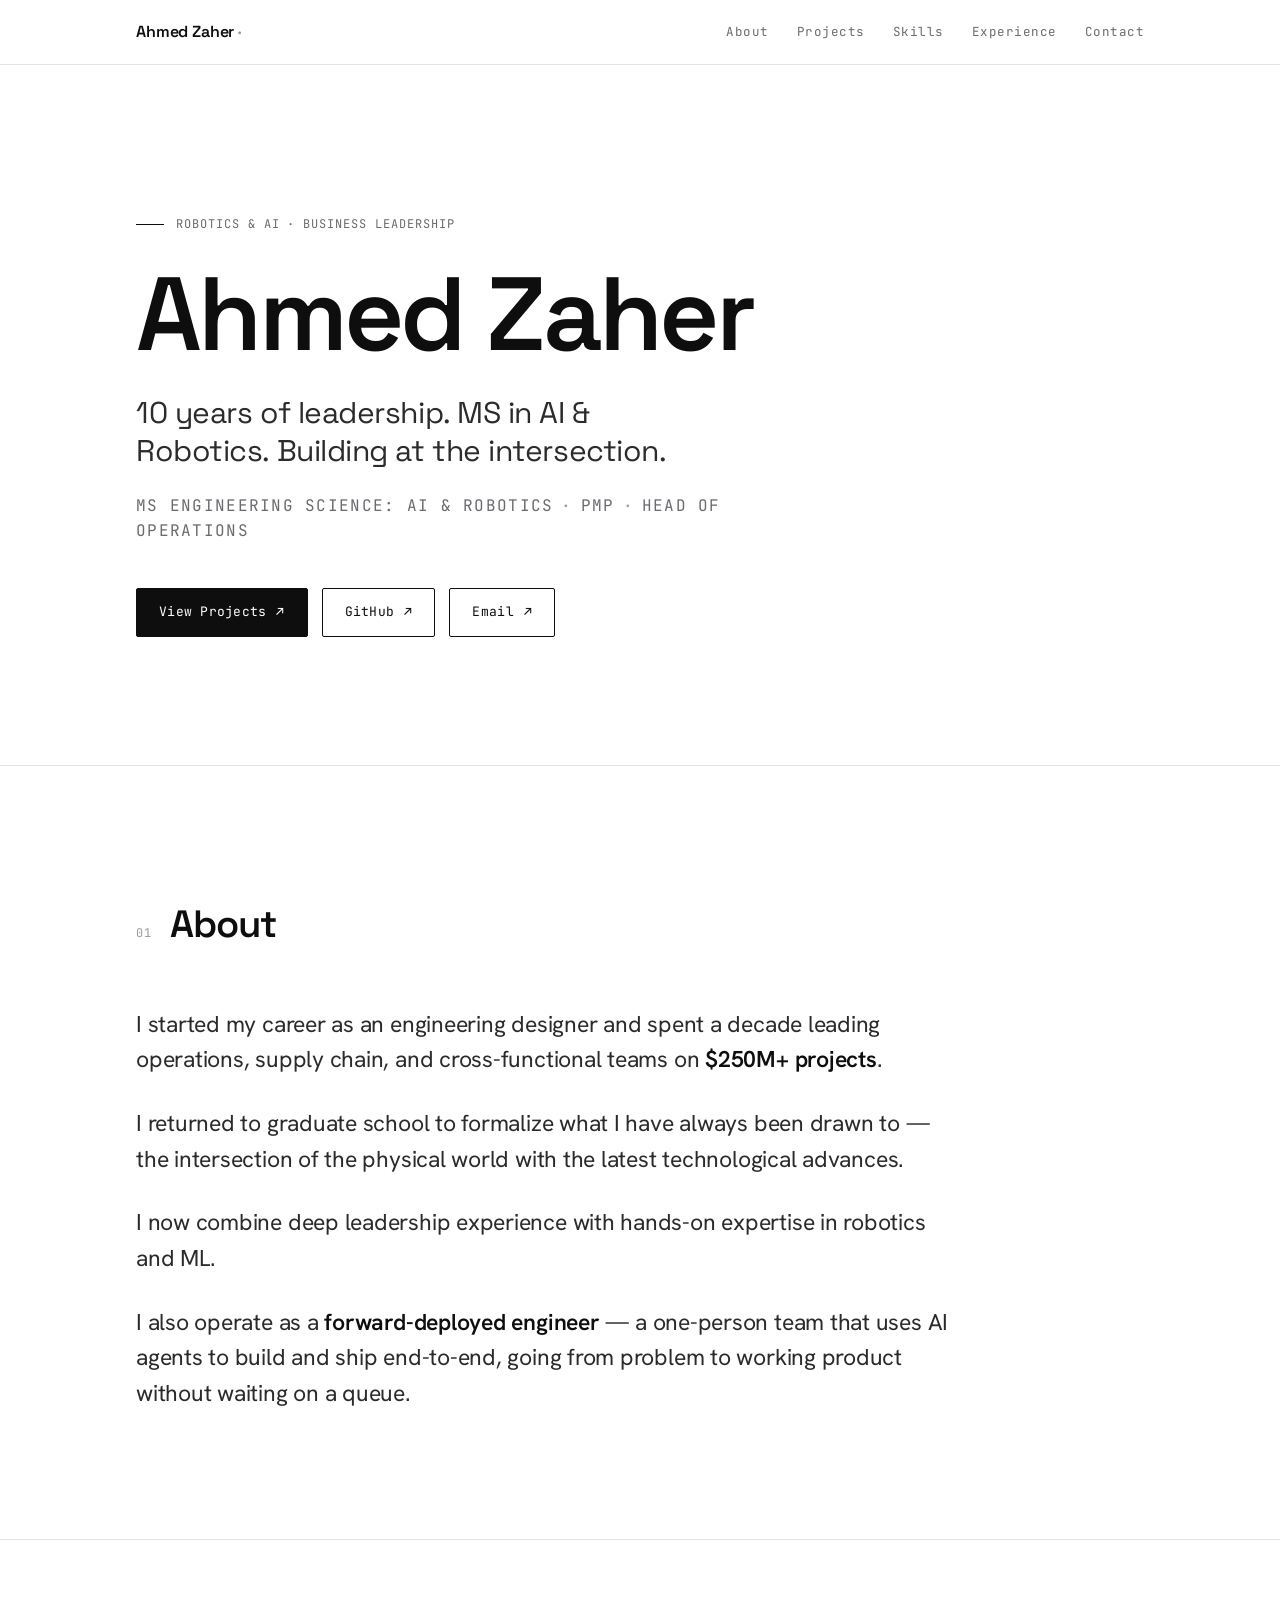
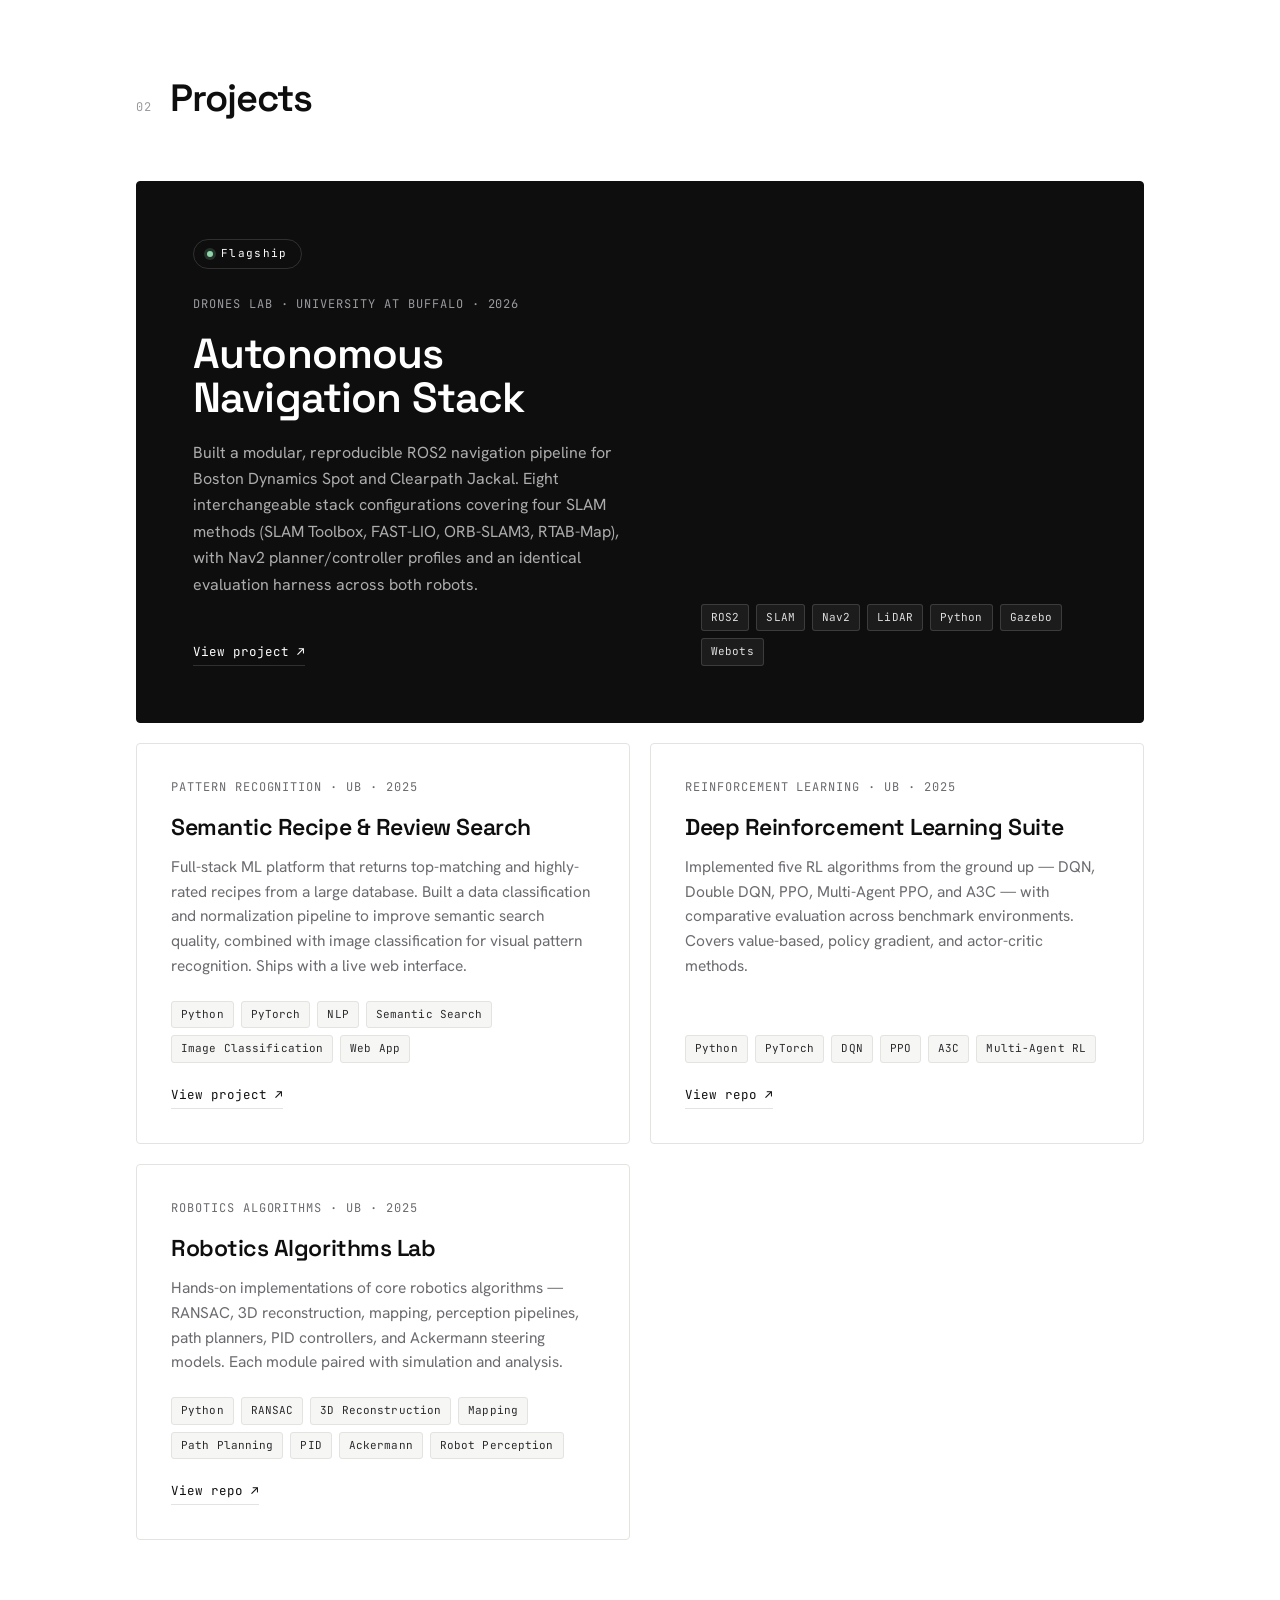
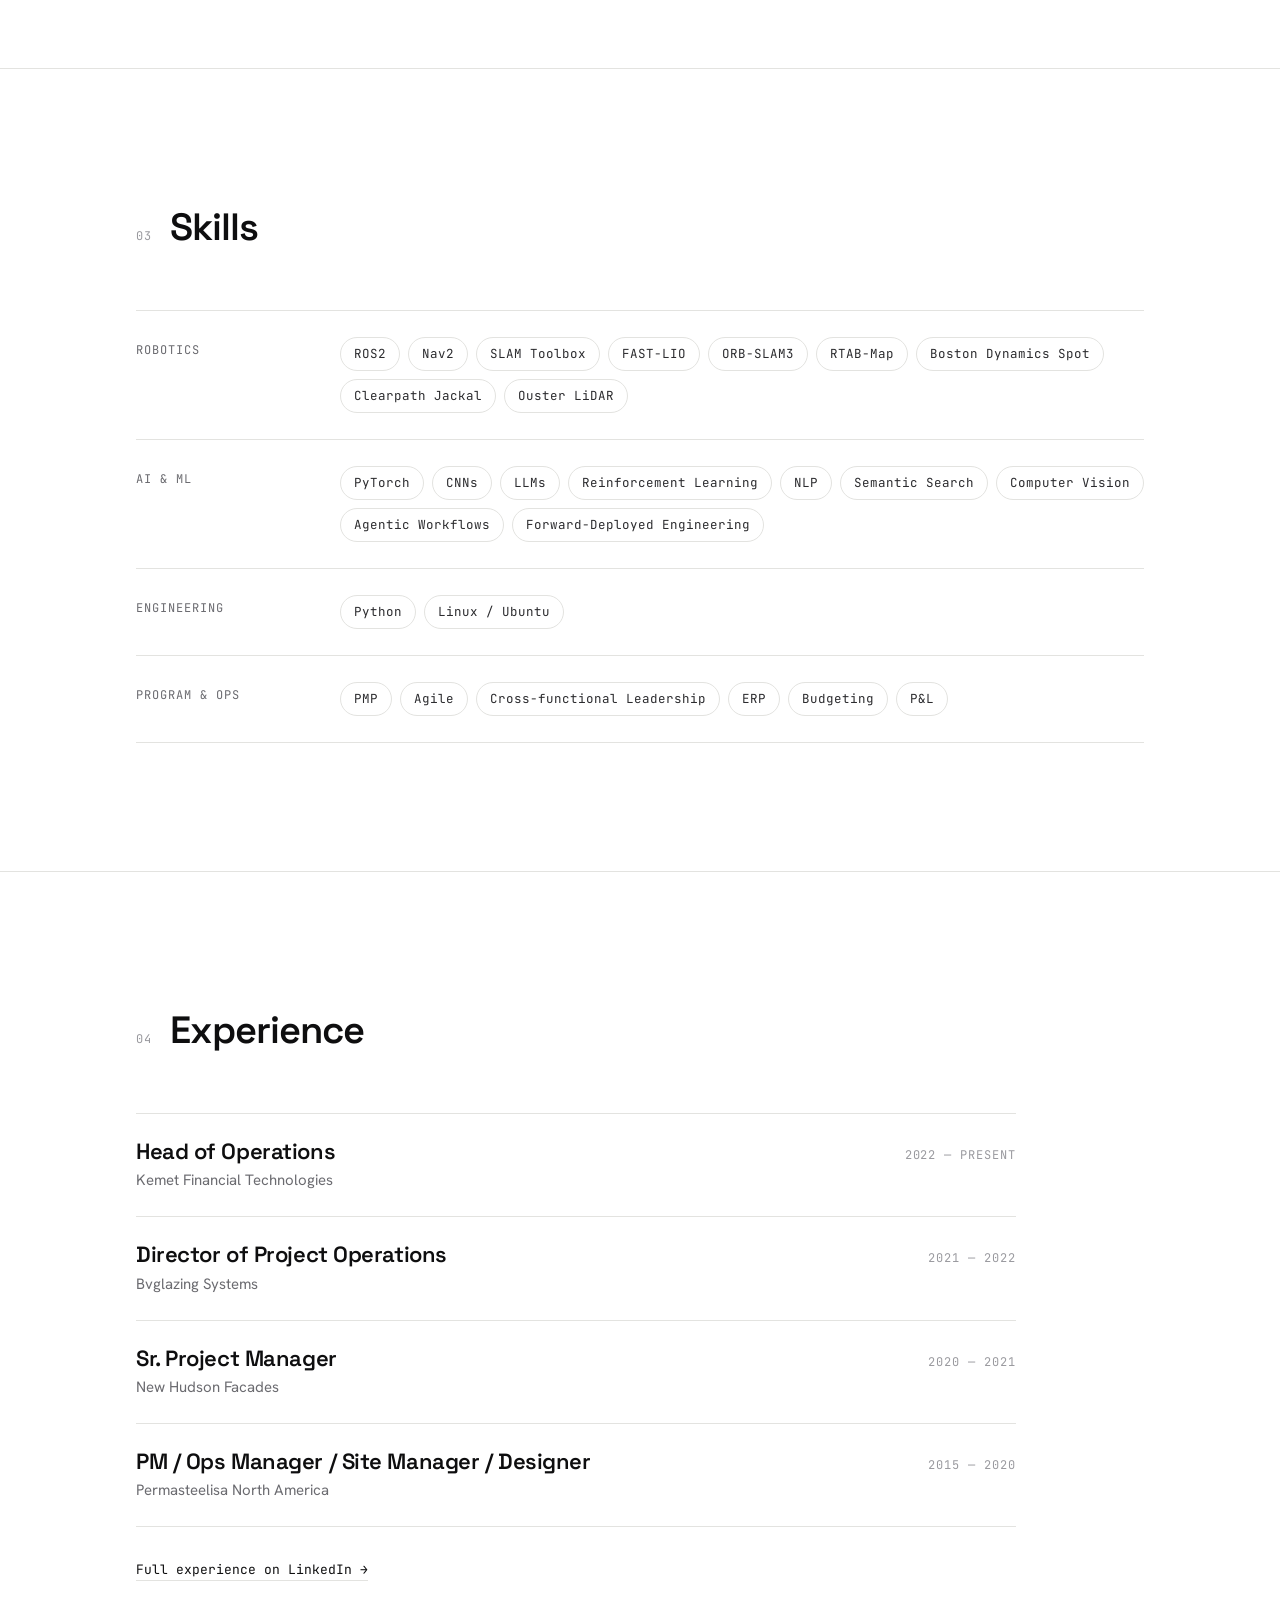
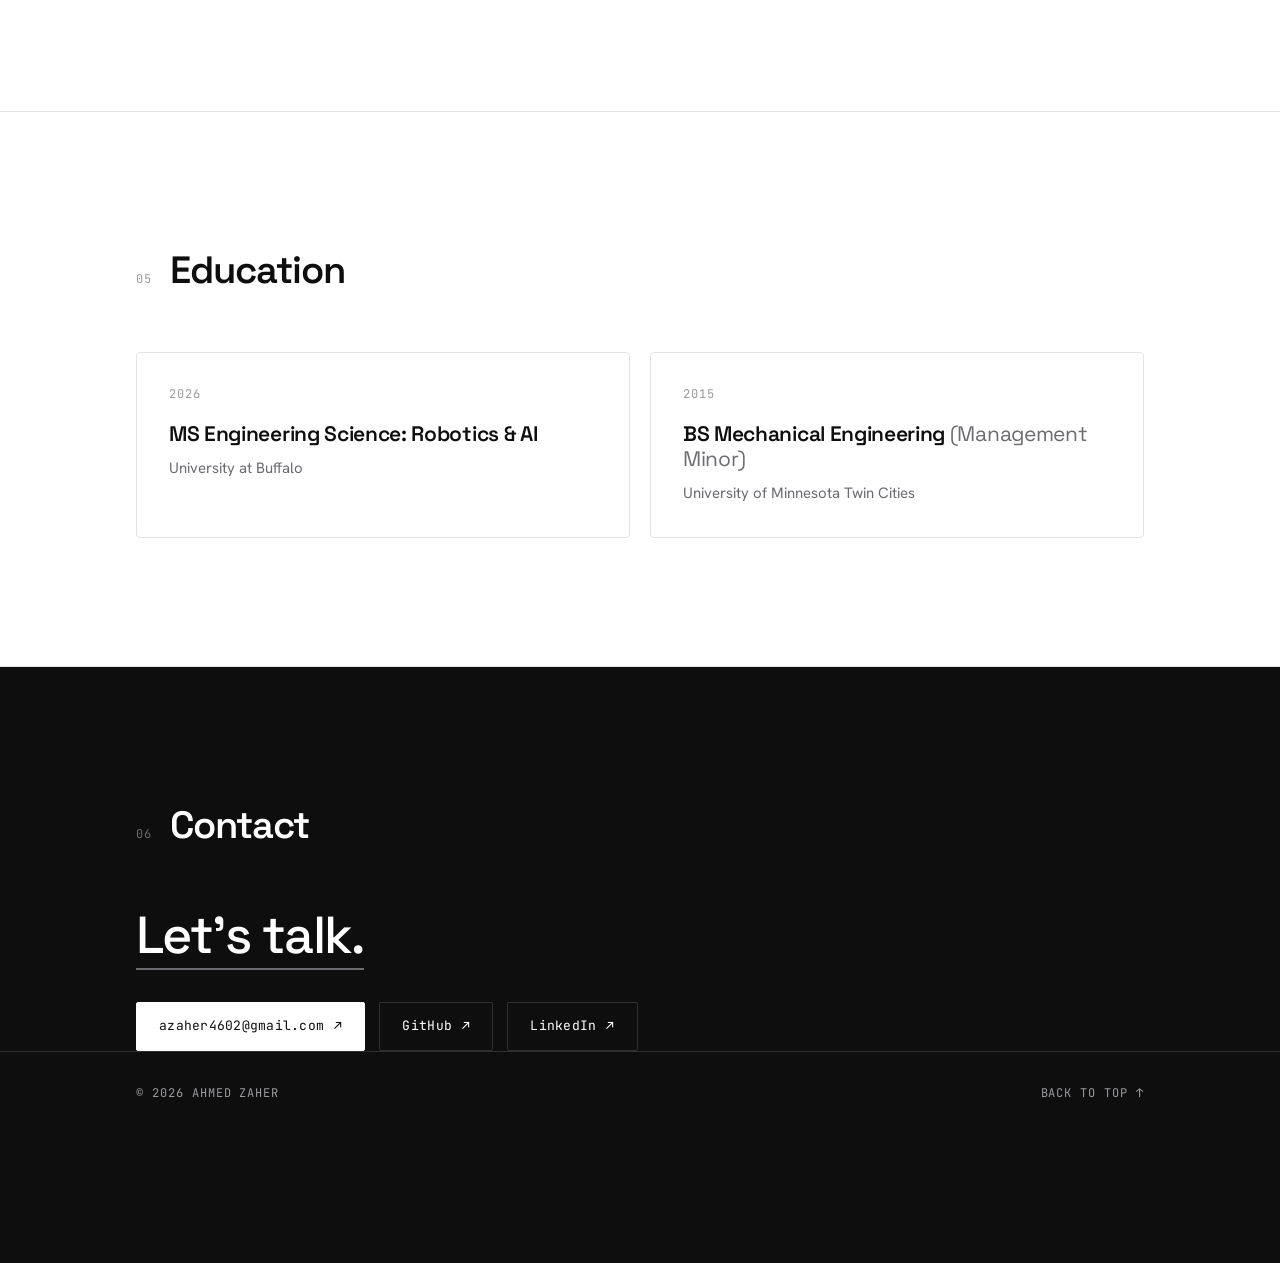
==== index.html @ c36b83d2 "website" ====
<!DOCTYPE html>
<html lang="en">
<head>
<meta charset="UTF-8" />
<meta name="viewport" content="width=device-width, initial-scale=1.0" />
<title>Ahmed Zaher — Robotics &amp; AI · Operations Leadership</title>
<meta name="description" content="Ahmed Zaher — 10 years of business leadership, MS in AI &amp; Robotics. Building at the intersection of autonomous systems and program operations." />
<link rel="preconnect" href="https://fonts.googleapis.com" />
<link rel="preconnect" href="https://fonts.gstatic.com" crossorigin />
<link href="https://fonts.googleapis.com/css2?family=Space+Grotesk:wght@400;500;600;700&family=Hanken+Grotesk:wght@400;500;600&family=JetBrains+Mono:wght@400;500&display=swap" rel="stylesheet" />
<style>
  :root {
    --paper: #ffffff;
    --paper-2: #f6f6f4;
    --paper-3: #eeeeec;
    --ink: #0e0e0f;
    --ink-2: #2b2b2e;
    --gray: #6b6b70;
    --gray-2: #9a9a9f;
    --line: #e3e3e0;
    --line-ink: rgba(255, 255, 255, 0.14);

    --font-display: "Space Grotesk", system-ui, sans-serif;
    --font-body: "Hanken Grotesk", system-ui, sans-serif;
    --font-mono: "JetBrains Mono", ui-monospace, monospace;

    --max: 1120px;
    --pad: clamp(20px, 5vw, 56px);
  }

  * { box-sizing: border-box; margin: 0; padding: 0; }

  html { scroll-behavior: smooth; scroll-padding-top: 84px; }

  body {
    background: var(--paper);
    color: var(--ink);
    font-family: var(--font-body);
    font-size: 17px;
    line-height: 1.6;
    -webkit-font-smoothing: antialiased;
    text-rendering: optimizeLegibility;
  }

  ::selection { background: var(--ink); color: var(--paper); }

  a { color: inherit; text-decoration: none; }

  .wrap {
    max-width: var(--max);
    margin: 0 auto;
    padding-left: var(--pad);
    padding-right: var(--pad);
  }

  .mono {
    font-family: var(--font-mono);
    font-size: 12px;
    letter-spacing: 0.08em;
    text-transform: uppercase;
  }

  /* ---------- NAV ---------- */
  nav {
    position: sticky;
    top: 0;
    z-index: 50;
    background: rgba(255, 255, 255, 0.82);
    backdrop-filter: blur(12px);
    -webkit-backdrop-filter: blur(12px);
    border-bottom: 1px solid var(--line);
  }
  .nav-inner {
    height: 64px;
    display: flex;
    align-items: center;
    justify-content: space-between;
  }
  .nav-brand {
    font-family: var(--font-display);
    font-weight: 600;
    font-size: 16px;
    letter-spacing: -0.01em;
  }
  .nav-brand span { color: var(--gray-2); }
  .nav-links {
    display: flex;
    gap: 28px;
    align-items: center;
  }
  .nav-links a {
    font-family: var(--font-mono);
    font-size: 12.5px;
    letter-spacing: 0.04em;
    color: var(--gray);
    transition: color 0.18s ease;
  }
  .nav-links a:hover { color: var(--ink); }
  .nav-links .nav-hide { display: inline; }

  /* ---------- HERO ---------- */
  .hero {
    padding-top: clamp(72px, 13vw, 150px);
    padding-bottom: clamp(64px, 11vw, 128px);
    border-bottom: 1px solid var(--line);
  }
  .hero-tag {
    color: var(--gray);
    margin-bottom: 30px;
    display: flex;
    align-items: center;
    gap: 12px;
  }
  .hero-tag::before {
    content: "";
    width: 28px;
    height: 1px;
    background: var(--ink);
    display: inline-block;
  }
  .hero h1 {
    font-family: var(--font-display);
    font-weight: 600;
    font-size: clamp(44px, 9vw, 104px);
    line-height: 0.98;
    letter-spacing: -0.035em;
    margin-bottom: 28px;
  }
  .hero-lead {
    font-family: var(--font-display);
    font-weight: 400;
    font-size: clamp(20px, 3.4vw, 30px);
    line-height: 1.28;
    letter-spacing: -0.015em;
    max-width: 760px;
    color: var(--ink-2);
    margin-bottom: 22px;
    text-wrap: balance;
  }
  .hero-sub {
    color: var(--gray);
    font-size: 16px;
    max-width: 620px;
    margin-bottom: 44px;
  }
  .hero-sub .dot { color: var(--gray-2); padding: 0 8px; }

  .cta-row { display: flex; flex-wrap: wrap; gap: 14px; }
  .btn {
    display: inline-flex;
    align-items: center;
    gap: 10px;
    font-family: var(--font-mono);
    font-size: 13px;
    letter-spacing: 0.02em;
    padding: 13px 22px;
    border: 1px solid var(--ink);
    border-radius: 2px;
    transition: all 0.18s ease;
    cursor: pointer;
    background: none;
    color: var(--ink);
  }
  .btn .arr { transition: transform 0.18s ease; }
  .btn:hover .arr { transform: translate(2px, -2px); }
  .btn-primary { background: var(--ink); color: var(--paper); }
  .btn-primary:hover { background: var(--ink-2); }
  .btn-ghost:hover { background: var(--paper-2); }

  /* ---------- SECTION SHELL ---------- */
  section { scroll-margin-top: 80px; }
  .block { padding-top: clamp(72px, 11vw, 128px); padding-bottom: clamp(72px, 11vw, 128px); }
  .block + .block { border-top: 1px solid var(--line); }

  .sec-head {
    display: flex;
    align-items: baseline;
    gap: 18px;
    margin-bottom: 52px;
  }
  .sec-num { color: var(--gray-2); }
  .sec-title {
    font-family: var(--font-display);
    font-weight: 600;
    font-size: clamp(26px, 4vw, 38px);
    letter-spacing: -0.025em;
  }

  /* ---------- ABOUT ---------- */
  .about-grid {
    display: grid;
    grid-template-columns: 1fr;
    gap: 28px;
    max-width: 820px;
  }
  .about-grid p {
    font-size: clamp(19px, 2.4vw, 23px);
    line-height: 1.55;
    color: var(--ink-2);
    letter-spacing: -0.01em;
    text-wrap: pretty;
  }
  .about-grid p strong { font-weight: 600; color: var(--ink); }

  /* ---------- PROJECTS ---------- */
  .proj-grid {
    display: grid;
    grid-template-columns: repeat(2, 1fr);
    gap: 20px;
  }
  .card {
    border: 1px solid var(--line);
    border-radius: 4px;
    padding: 34px;
    background: var(--paper);
    transition: border-color 0.2s ease, transform 0.2s ease;
    display: flex;
    flex-direction: column;
  }
  .card:hover { border-color: var(--ink); transform: translateY(-3px); }

  .card-label { color: var(--gray); margin-bottom: 18px; }
  .card h3 {
    font-family: var(--font-display);
    font-weight: 600;
    font-size: 23px;
    letter-spacing: -0.02em;
    margin-bottom: 14px;
    line-height: 1.12;
  }
  .card p {
    color: var(--gray);
    font-size: 15.5px;
    line-height: 1.6;
    margin-bottom: 22px;
  }
  .tags { display: flex; flex-wrap: wrap; gap: 7px; margin-top: auto; }
  .tag {
    font-family: var(--font-mono);
    font-size: 11px;
    letter-spacing: 0.01em;
    padding: 4px 9px;
    background: var(--paper-2);
    border: 1px solid var(--line);
    border-radius: 3px;
    color: var(--ink-2);
  }
  .card-link {
    display: inline-flex;
    align-items: center;
    gap: 8px;
    margin-top: 22px;
    font-family: var(--font-mono);
    font-size: 12.5px;
    color: var(--ink);
    border-bottom: 1px solid var(--line);
    padding-bottom: 3px;
    width: fit-content;
    transition: border-color 0.18s ease;
  }
  .card-link .arr { transition: transform 0.18s ease; }
  .card-link:hover { border-color: var(--ink); }
  .card-link:hover .arr { transform: translate(2px, -2px); }
  .card-link.disabled { color: var(--gray-2); border-color: transparent; cursor: default; }

  /* Flagship */
  .card-flagship {
    grid-column: 1 / -1;
    background: var(--ink);
    border-color: var(--ink);
    color: var(--paper);
    padding: clamp(34px, 5vw, 56px);
    display: grid;
    grid-template-columns: 1.15fr 1fr;
    gap: clamp(28px, 5vw, 64px);
    align-items: start;
  }
  .card-flagship:hover { transform: translateY(-3px); border-color: var(--ink); }
  .flag-badge {
    display: inline-flex;
    align-items: center;
    gap: 8px;
    font-family: var(--font-mono);
    font-size: 11px;
    letter-spacing: 0.12em;
    color: var(--paper);
    border: 1px solid var(--line-ink);
    border-radius: 100px;
    padding: 5px 13px;
    margin-bottom: 26px;
  }
  .flag-badge::before {
    content: "";
    width: 6px; height: 6px; border-radius: 50%;
    background: #8fd6a9;
    box-shadow: 0 0 0 3px rgba(143, 214, 169, 0.18);
  }
  .card-flagship .card-label { color: var(--gray-2); }
  .card-flagship h3 {
    font-size: clamp(28px, 4.2vw, 42px);
    margin-bottom: 20px;
    line-height: 1.04;
  }
  .card-flagship p {
    color: rgba(255, 255, 255, 0.66);
    font-size: 16px;
    line-height: 1.65;
  }
  .card-flagship .tag {
    background: rgba(255, 255, 255, 0.06);
    border-color: var(--line-ink);
    color: rgba(255, 255, 255, 0.86);
  }
  .card-flagship .card-link {
    color: var(--paper);
    border-color: var(--line-ink);
  }
  .card-flagship .card-link:hover { border-color: var(--paper); }
  .flag-right { display: flex; flex-direction: column; height: 100%; }

  /* ---------- SKILLS ---------- */
  .skill-row {
    display: grid;
    grid-template-columns: 180px 1fr;
    gap: 24px;
    padding: 26px 0;
    border-top: 1px solid var(--line);
  }
  .skill-row:last-child { border-bottom: 1px solid var(--line); }
  .skill-cat { color: var(--gray); padding-top: 4px; }
  .skill-pills { display: flex; flex-wrap: wrap; gap: 8px; }
  .pill {
    font-family: var(--font-mono);
    font-size: 12.5px;
    padding: 6px 13px;
    border: 1px solid var(--line);
    border-radius: 100px;
    color: var(--ink-2);
    background: var(--paper);
    transition: all 0.16s ease;
  }
  .pill:hover { border-color: var(--ink); background: var(--paper-2); }

  /* ---------- EXPERIENCE ---------- */
  .exp-list { max-width: 880px; }
  .exp-item {
    display: grid;
    grid-template-columns: 1fr auto;
    gap: 24px;
    align-items: baseline;
    padding: 24px 0;
    border-top: 1px solid var(--line);
    transition: padding-left 0.2s ease;
  }
  .exp-item:hover { padding-left: 10px; }
  .exp-item:last-of-type { border-bottom: 1px solid var(--line); }
  .exp-role {
    font-family: var(--font-display);
    font-weight: 600;
    font-size: clamp(18px, 2.4vw, 22px);
    letter-spacing: -0.02em;
    line-height: 1.2;
  }
  .exp-org { color: var(--gray); font-size: 15px; margin-top: 4px; }
  .exp-years { color: var(--gray-2); white-space: nowrap; }
  .exp-foot { margin-top: 28px; }
  .exp-foot a {
    font-family: var(--font-mono);
    font-size: 13px;
    color: var(--ink);
    border-bottom: 1px solid var(--line);
    padding-bottom: 2px;
    transition: border-color 0.18s ease;
  }
  .exp-foot a:hover { border-color: var(--ink); }

  /* ---------- EDUCATION ---------- */
  .edu-grid {
    display: grid;
    grid-template-columns: repeat(2, 1fr);
    gap: 20px;
  }
  .edu-card {
    border: 1px solid var(--line);
    border-radius: 4px;
    padding: 32px;
  }
  .edu-card .mono { color: var(--gray-2); margin-bottom: 16px; }
  .edu-card h3 {
    font-family: var(--font-display);
    font-weight: 600;
    font-size: 21px;
    letter-spacing: -0.015em;
    line-height: 1.2;
    margin-bottom: 10px;
  }
  .edu-card .edu-meta { color: var(--gray); font-size: 15px; }

  /* ---------- CONTACT / FOOTER ---------- */
  .contact {
    background: var(--ink);
    color: var(--paper);
  }
  .contact .sec-num { color: var(--gray); }
  .contact .sec-title { color: var(--paper); }
  .contact-lead {
    font-family: var(--font-display);
    font-weight: 500;
    font-size: clamp(28px, 5vw, 52px);
    letter-spacing: -0.03em;
    line-height: 1.05;
    margin-bottom: 40px;
    max-width: 800px;
    text-wrap: balance;
  }
  .contact-lead a {
    border-bottom: 2px solid var(--gray);
    transition: border-color 0.2s ease;
  }
  .contact-lead a:hover { border-color: var(--paper); }
  .contact-links { display: flex; flex-wrap: wrap; gap: 14px; }
  .contact .btn { border-color: var(--line-ink); color: var(--paper); }
  .contact .btn:hover { background: rgba(255,255,255,0.07); }
  .contact .btn-primary { background: var(--paper); color: var(--ink); border-color: var(--paper); }
  .contact .btn-primary:hover { background: var(--paper-3); }

  footer {
    border-top: 1px solid var(--line-ink);
    padding: 32px 0;
  }
  .foot-inner {
    display: flex;
    justify-content: space-between;
    align-items: center;
    flex-wrap: wrap;
    gap: 16px;
  }
  .foot-inner .mono { color: var(--gray-2); }
  .foot-inner a.mono:hover { color: var(--paper); }

  /* ---------- RESPONSIVE ---------- */
  @media (max-width: 860px) {
    body { font-size: 16px; }
    .card-flagship { grid-template-columns: 1fr; gap: 28px; }
    .proj-grid { grid-template-columns: 1fr; }
    .skill-row { grid-template-columns: 1fr; gap: 14px; }
    .edu-grid { grid-template-columns: 1fr; }
    .nav-links .nav-hide { display: none; }
  }
  @media (max-width: 520px) {
    .exp-item { grid-template-columns: 1fr; gap: 6px; }
    .card { padding: 26px; }
    .cta-row .btn { flex: 1; justify-content: center; }
  }
</style>
</head>
<body>

<nav>
  <div class="wrap nav-inner">
    <a href="#top" class="nav-brand">Ahmed Zaher<span> ·</span></a>
    <div class="nav-links">
      <a href="#about" class="nav-hide">About</a>
      <a href="#projects">Projects</a>
      <a href="#skills" class="nav-hide">Skills</a>
      <a href="#experience" class="nav-hide">Experience</a>
      <a href="#contact">Contact</a>
    </div>
  </div>
</nav>

<header id="top" class="hero">
  <div class="wrap">
    <div class="hero-tag mono">Robotics &amp; AI · Business Leadership</div>
    <h1>Ahmed&nbsp;Zaher</h1>
    <p class="hero-lead" data-comment-anchor="0bbd215ebe-p">10 years of leadership. MS in AI &amp; Robotics. Building at the intersection.</p>
    <p class="hero-sub mono">MS Engineering Science: AI &amp; Robotics<span class="dot">·</span>PMP<span class="dot">·</span>Head of Operations</p>
    <div class="cta-row">
      <a href="#projects" class="btn btn-primary">View Projects <span class="arr">↗</span></a>
      <a href="https://github.com/azaher1215" class="btn btn-ghost" target="_blank" rel="noopener">GitHub <span class="arr">↗</span></a>
      <a href="mailto:azaher4602@gmail.com" class="btn btn-ghost">Email <span class="arr">↗</span></a>
    </div>
  </div>
</header>

<main>

  <!-- ABOUT -->
  <section id="about" class="block">
    <div class="wrap">
      <div class="sec-head">
        <span class="sec-num mono">01</span>
        <h2 class="sec-title">About</h2>
      </div>
      <div class="about-grid">
        <p data-comment-anchor="79e39833e4-p">I started my career as an engineering designer and spent a decade leading operations, supply chain, and cross-functional teams on <strong>$250M+ projects</strong>.</p>
        <p data-comment-anchor="5434c9c688-p">I returned to graduate school to formalize what I have always been drawn to — the intersection of the physical world with the latest technological advances.</p>
        <p data-comment-anchor="5e0e4bd2fc-p">I now combine deep leadership experience with hands-on expertise in robotics and ML.</p>
        <p>I also operate as a <strong>forward-deployed engineer</strong> — a one-person team that uses AI agents to build and ship end-to-end, going from problem to working product without waiting on a queue.</p>
      </div>
    </div>
  </section>

  <!-- PROJECTS -->
  <section id="projects" class="block">
    <div class="wrap">
      <div class="sec-head">
        <span class="sec-num mono">02</span>
        <h2 class="sec-title">Projects</h2>
      </div>

      <div class="proj-grid">

        <!-- FLAGSHIP -->
        <article class="card card-flagship">
          <div class="flag-left">
            <span class="flag-badge">Flagship</span>
            <div class="card-label mono">DRONES Lab · University at Buffalo · 2026</div>
            <h3>Autonomous Navigation Stack</h3>
            <p>Built a modular, reproducible ROS2 navigation pipeline for Boston Dynamics Spot and Clearpath Jackal. Eight interchangeable stack configurations covering four SLAM methods (SLAM Toolbox, FAST-LIO, ORB-SLAM3, RTAB-Map), with Nav2 planner/controller profiles and an identical evaluation harness across both robots.</p>
            <a href="https://azaher1215.github.io/dronestack/" target="_blank" rel="noopener" class="card-link">View project <span class="arr">↗</span></a>
          </div>
          <div class="flag-right">
            <div class="tags">
              <span class="tag">ROS2</span>
              <span class="tag">SLAM</span>
              <span class="tag">Nav2</span>
              <span class="tag">LiDAR</span>
              <span class="tag">Python</span>
              <span class="tag">Gazebo</span>
              <span class="tag">Webots</span>
            </div>
          </div>
        </article>

        <!-- CARD 2 -->
        <article class="card">
          <div class="card-label mono">Pattern Recognition · UB · 2025</div>
          <h3>Semantic Recipe &amp; Review Search</h3>
          <p>Full-stack ML platform that returns top-matching and highly-rated recipes from a large database. Built a data classification and normalization pipeline to improve semantic search quality, combined with image classification for visual pattern recognition. Ships with a live web interface.</p>
          <div class="tags">
            <span class="tag">Python</span>
            <span class="tag">PyTorch</span>
            <span class="tag">NLP</span>
            <span class="tag">Semantic Search</span>
            <span class="tag">Image Classification</span>
            <span class="tag">Web App</span>
          </div>
          <a href="https://huggingface.co/PatternGroup5" target="_blank" rel="noopener" class="card-link">View project <span class="arr">↗</span></a>
        </article>

        <!-- CARD 3 -->
        <article class="card">
          <div class="card-label mono">Reinforcement Learning · UB · 2025</div>
          <h3>Deep Reinforcement Learning Suite</h3>
          <p>Implemented five RL algorithms from the ground up — DQN, Double DQN, PPO, Multi-Agent PPO, and A3C — with comparative evaluation across benchmark environments. Covers value-based, policy gradient, and actor-critic methods.</p>
          <div class="tags">
            <span class="tag">Python</span>
            <span class="tag">PyTorch</span>
            <span class="tag">DQN</span>
            <span class="tag">PPO</span>
            <span class="tag">A3C</span>
            <span class="tag">Multi-Agent RL</span>
          </div>
          <a href="https://github.com/ub-cse546-s26?view_as=public" target="_blank" rel="noopener" class="card-link">View repo <span class="arr">↗</span></a>
        </article>

        <!-- CARD 4 -->
        <article class="card">
          <div class="card-label mono">Robotics Algorithms · UB · 2025</div>
          <h3>Robotics Algorithms Lab</h3>
          <p data-comment-anchor="77e815be39-p">Hands-on implementations of core robotics algorithms — RANSAC, 3D reconstruction, mapping, perception pipelines, path planners, PID controllers, and Ackermann steering models. Each module paired with simulation and analysis.</p>
          <div class="tags">
            <span class="tag">Python</span>
            <span class="tag">RANSAC</span>
            <span class="tag">3D Reconstruction</span>
            <span class="tag">Mapping</span>
            <span class="tag">Path Planning</span>
            <span class="tag">PID</span>
            <span class="tag">Ackermann</span>
            <span class="tag">Robot Perception</span>
          </div>
          <a href="https://github.com/azaher1215/ub-cse-4568-s25-classroom-activity-14-f1tenth-racing" target="_blank" rel="noopener" class="card-link">View repo <span class="arr">↗</span></a>
        </article>

      </div>
    </div>
  </section>

  <!-- SKILLS -->
  <section id="skills" class="block">
    <div class="wrap">
      <div class="sec-head">
        <span class="sec-num mono">03</span>
        <h2 class="sec-title">Skills</h2>
      </div>

      <div class="skill-row">
        <div class="skill-cat mono">Robotics</div>
        <div class="skill-pills">
          <span class="pill">ROS2</span>
          <span class="pill">Nav2</span>
          <span class="pill">SLAM Toolbox</span>
          <span class="pill">FAST-LIO</span>
          <span class="pill">ORB-SLAM3</span>
          <span class="pill">RTAB-Map</span>
          <span class="pill">Boston Dynamics Spot</span>
          <span class="pill">Clearpath Jackal</span>
          <span class="pill">Ouster LiDAR</span>
        </div>
      </div>

      <div class="skill-row">
        <div class="skill-cat mono">AI &amp; ML</div>
        <div class="skill-pills">
          <span class="pill">PyTorch</span>
          <span class="pill">CNNs</span>
          <span class="pill">LLMs</span>
          <span class="pill">Reinforcement Learning</span>
          <span class="pill">NLP</span>
          <span class="pill">Semantic Search</span>
          <span class="pill">Computer Vision</span>
          <span class="pill">Agentic Workflows</span>
          <span class="pill">Forward-Deployed Engineering</span>
        </div>
      </div>

      <div class="skill-row">
        <div class="skill-cat mono">Engineering</div>
        <div class="skill-pills">
          <span class="pill">Python</span>
          <span class="pill">Linux / Ubuntu</span>
        </div>
      </div>

      <div class="skill-row">
        <div class="skill-cat mono">Program &amp; Ops</div>
        <div class="skill-pills">
          <span class="pill">PMP</span>
          <span class="pill">Agile</span>
          <span class="pill">Cross-functional Leadership</span>
          <span class="pill">ERP</span>
          <span class="pill">Budgeting</span>
          <span class="pill">P&amp;L</span>
        </div>
      </div>
    </div>
  </section>

  <!-- EXPERIENCE -->
  <section id="experience" class="block">
    <div class="wrap">
      <div class="sec-head">
        <span class="sec-num mono">04</span>
        <h2 class="sec-title">Experience</h2>
      </div>

      <div class="exp-list">
        <div class="exp-item">
          <div>
            <div class="exp-role">Head of Operations</div>
            <div class="exp-org">Kemet Financial Technologies</div>
          </div>
          <div class="exp-years mono">2022 — Present</div>
        </div>
        <div class="exp-item">
          <div>
            <div class="exp-role">Director of Project Operations</div>
            <div class="exp-org">Bvglazing Systems</div>
          </div>
          <div class="exp-years mono">2021 — 2022</div>
        </div>
        <div class="exp-item">
          <div>
            <div class="exp-role">Sr. Project Manager</div>
            <div class="exp-org">New Hudson Facades</div>
          </div>
          <div class="exp-years mono">2020 — 2021</div>
        </div>
        <div class="exp-item">
          <div>
            <div class="exp-role">PM / Ops Manager / Site Manager / Designer</div>
            <div class="exp-org">Permasteelisa North America</div>
          </div>
          <div class="exp-years mono">2015 — 2020</div>
        </div>
      </div>
      <div class="exp-foot">
        <a href="https://www.linkedin.com/in/az1205" target="_blank" rel="noopener">Full experience on LinkedIn →</a>
      </div>
    </div>
  </section>

  <!-- EDUCATION -->
  <section id="education" class="block">
    <div class="wrap">
      <div class="sec-head">
        <span class="sec-num mono">05</span>
        <h2 class="sec-title">Education</h2>
      </div>
      <div class="edu-grid">
        <div class="edu-card">
          <div class="mono">2026</div>
          <h3>MS Engineering Science: Robotics &amp; AI</h3>
          <div class="edu-meta">University at Buffalo</div>
        </div>
        <div class="edu-card">
          <div class="mono">2015</div>
          <h3>BS Mechanical Engineering <span style="font-weight:400;color:var(--gray)">(Management Minor)</span></h3>
          <div class="edu-meta">University of Minnesota Twin Cities</div>
        </div>
      </div>
    </div>
  </section>

  <!-- CONTACT -->
  <section id="contact" class="block contact">
    <div class="wrap">
      <div class="sec-head">
        <span class="sec-num mono">06</span>
        <h2 class="sec-title">Contact</h2>
      </div>
      <p class="contact-lead"><a href="mailto:azaher4602@gmail.com">Let's talk.</a></p>
      <div class="contact-links">
        <a href="mailto:azaher4602@gmail.com" class="btn btn-primary">azaher4602@gmail.com <span class="arr">↗</span></a>
        <a href="https://github.com/azaher1215" class="btn" target="_blank" rel="noopener">GitHub <span class="arr">↗</span></a>
        <a href="https://www.linkedin.com/in/az1205" class="btn" target="_blank" rel="noopener">LinkedIn <span class="arr">↗</span></a>
      </div>
    </div>
    <footer>
      <div class="wrap foot-inner">
        <span class="mono">© 2026 Ahmed Zaher</span>
        <a href="#top" class="mono">Back to top ↑</a>
      </div>
    </footer>
  </section>

</main>

</body>
</html>
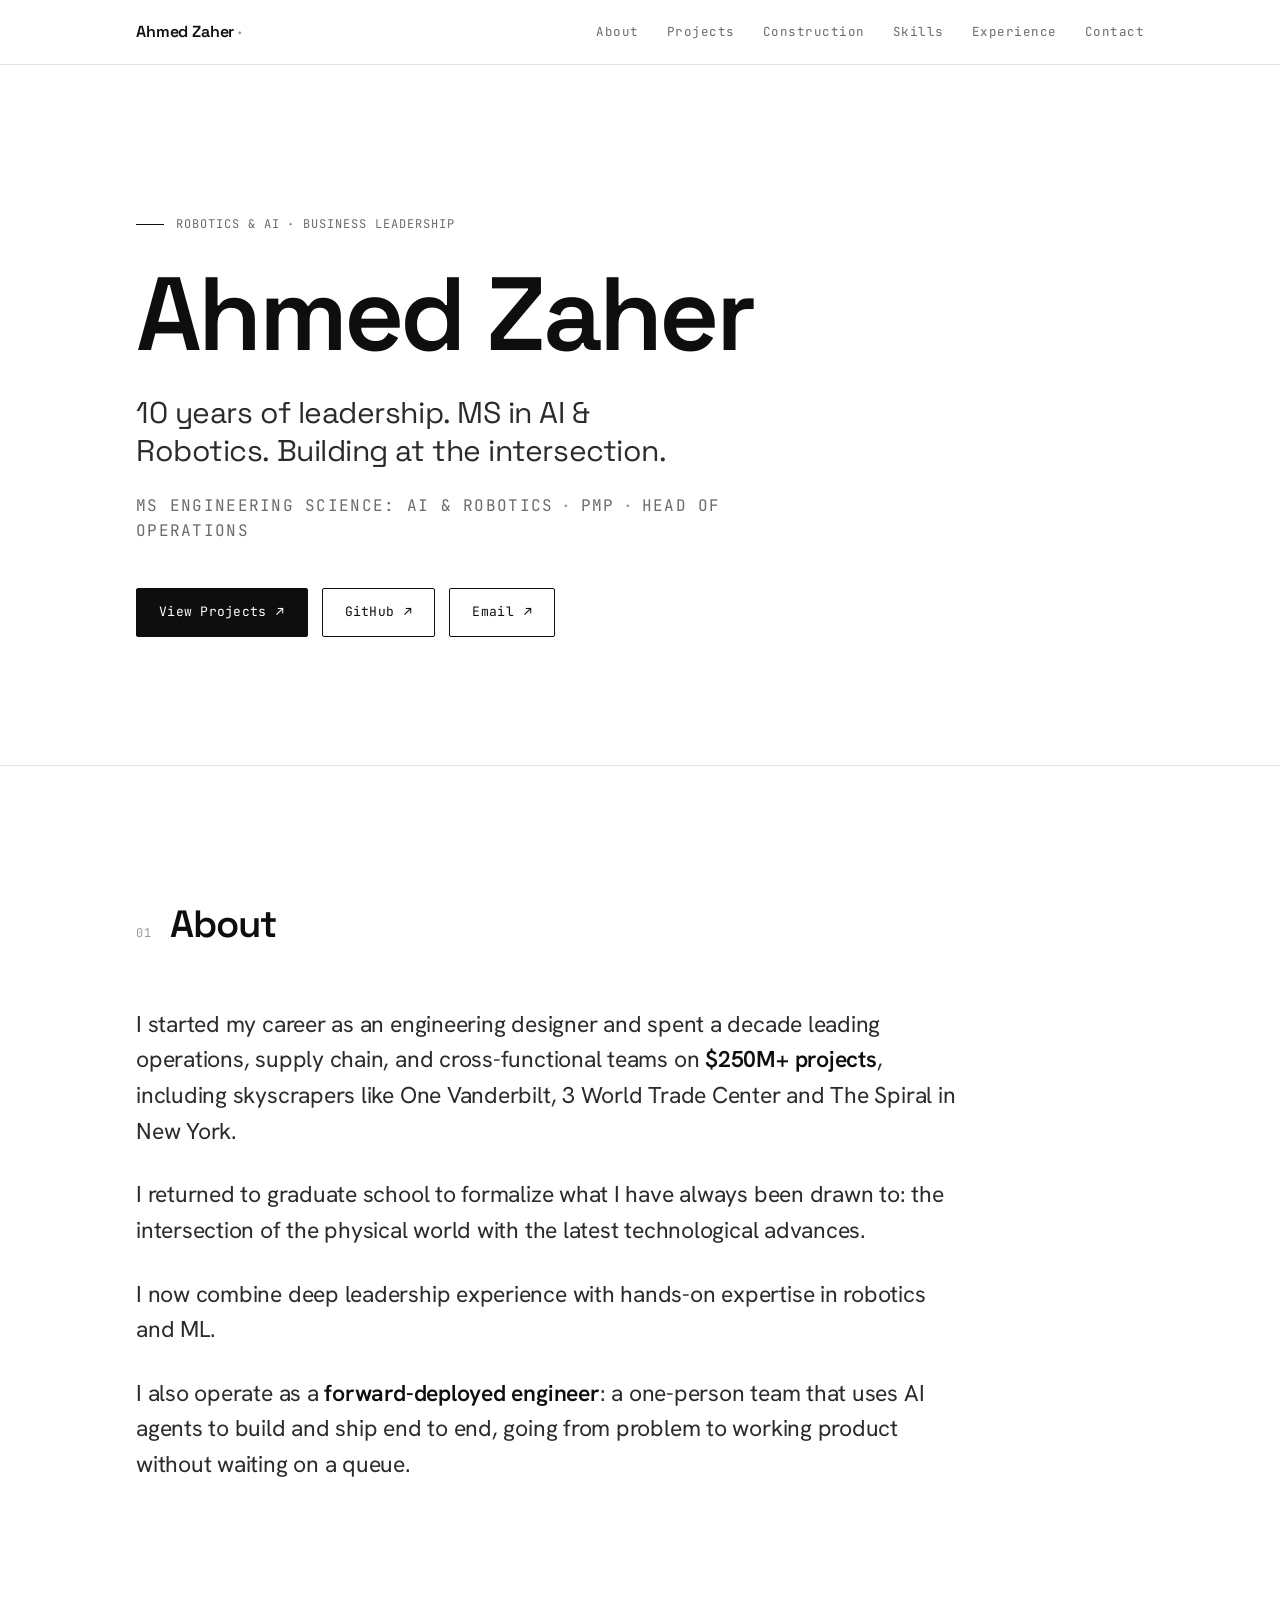
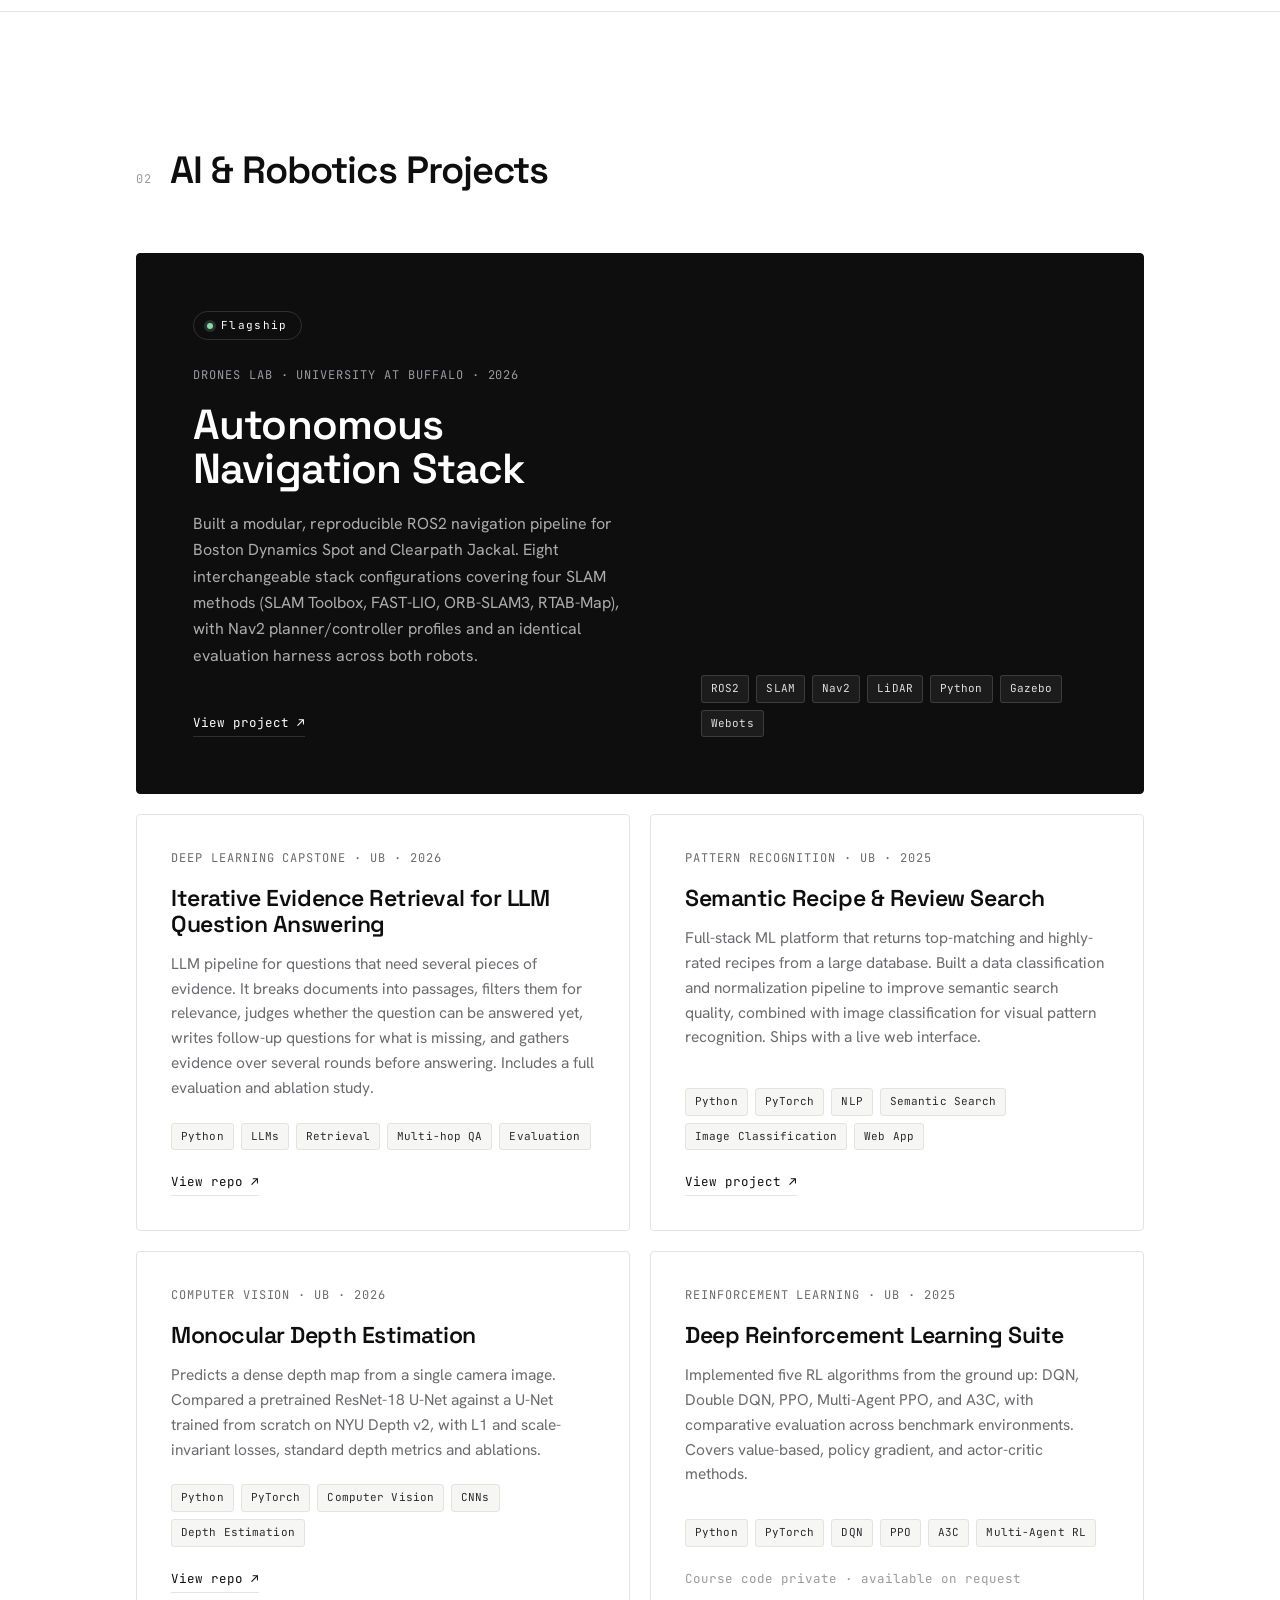
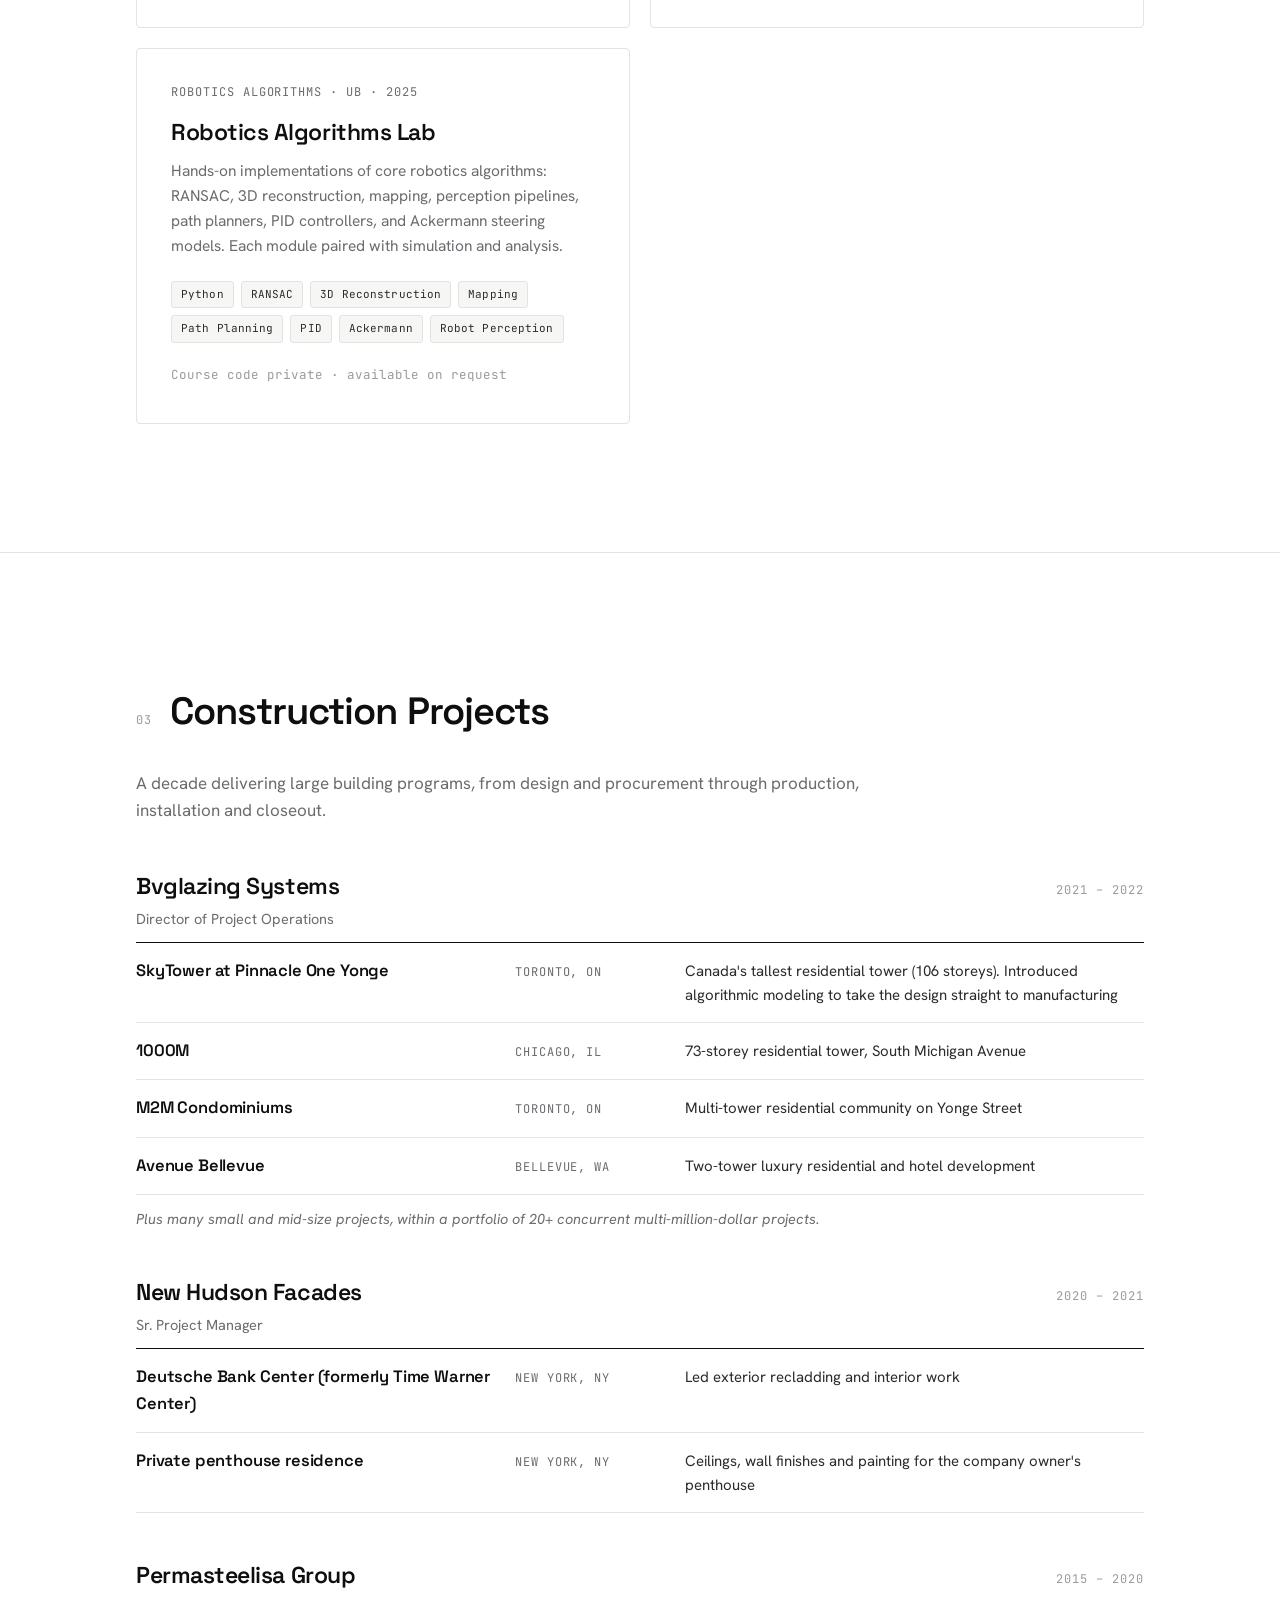
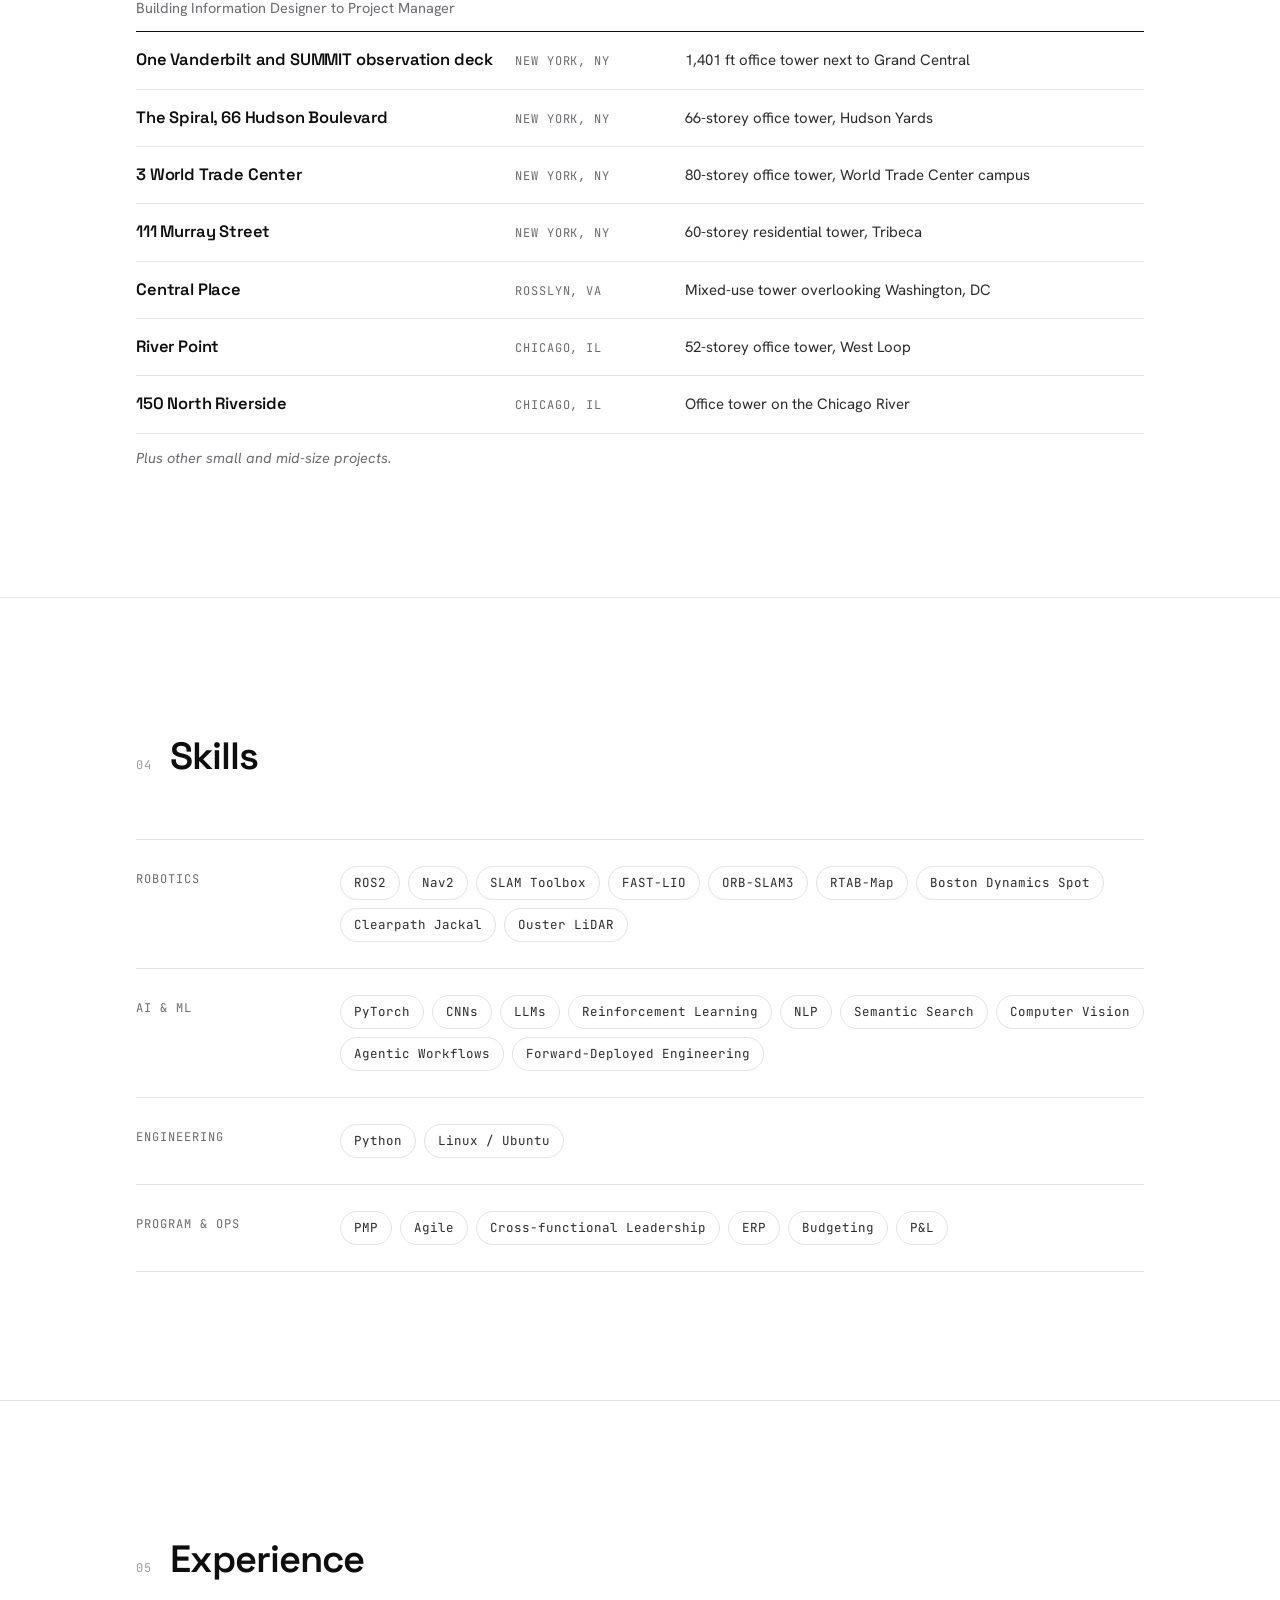
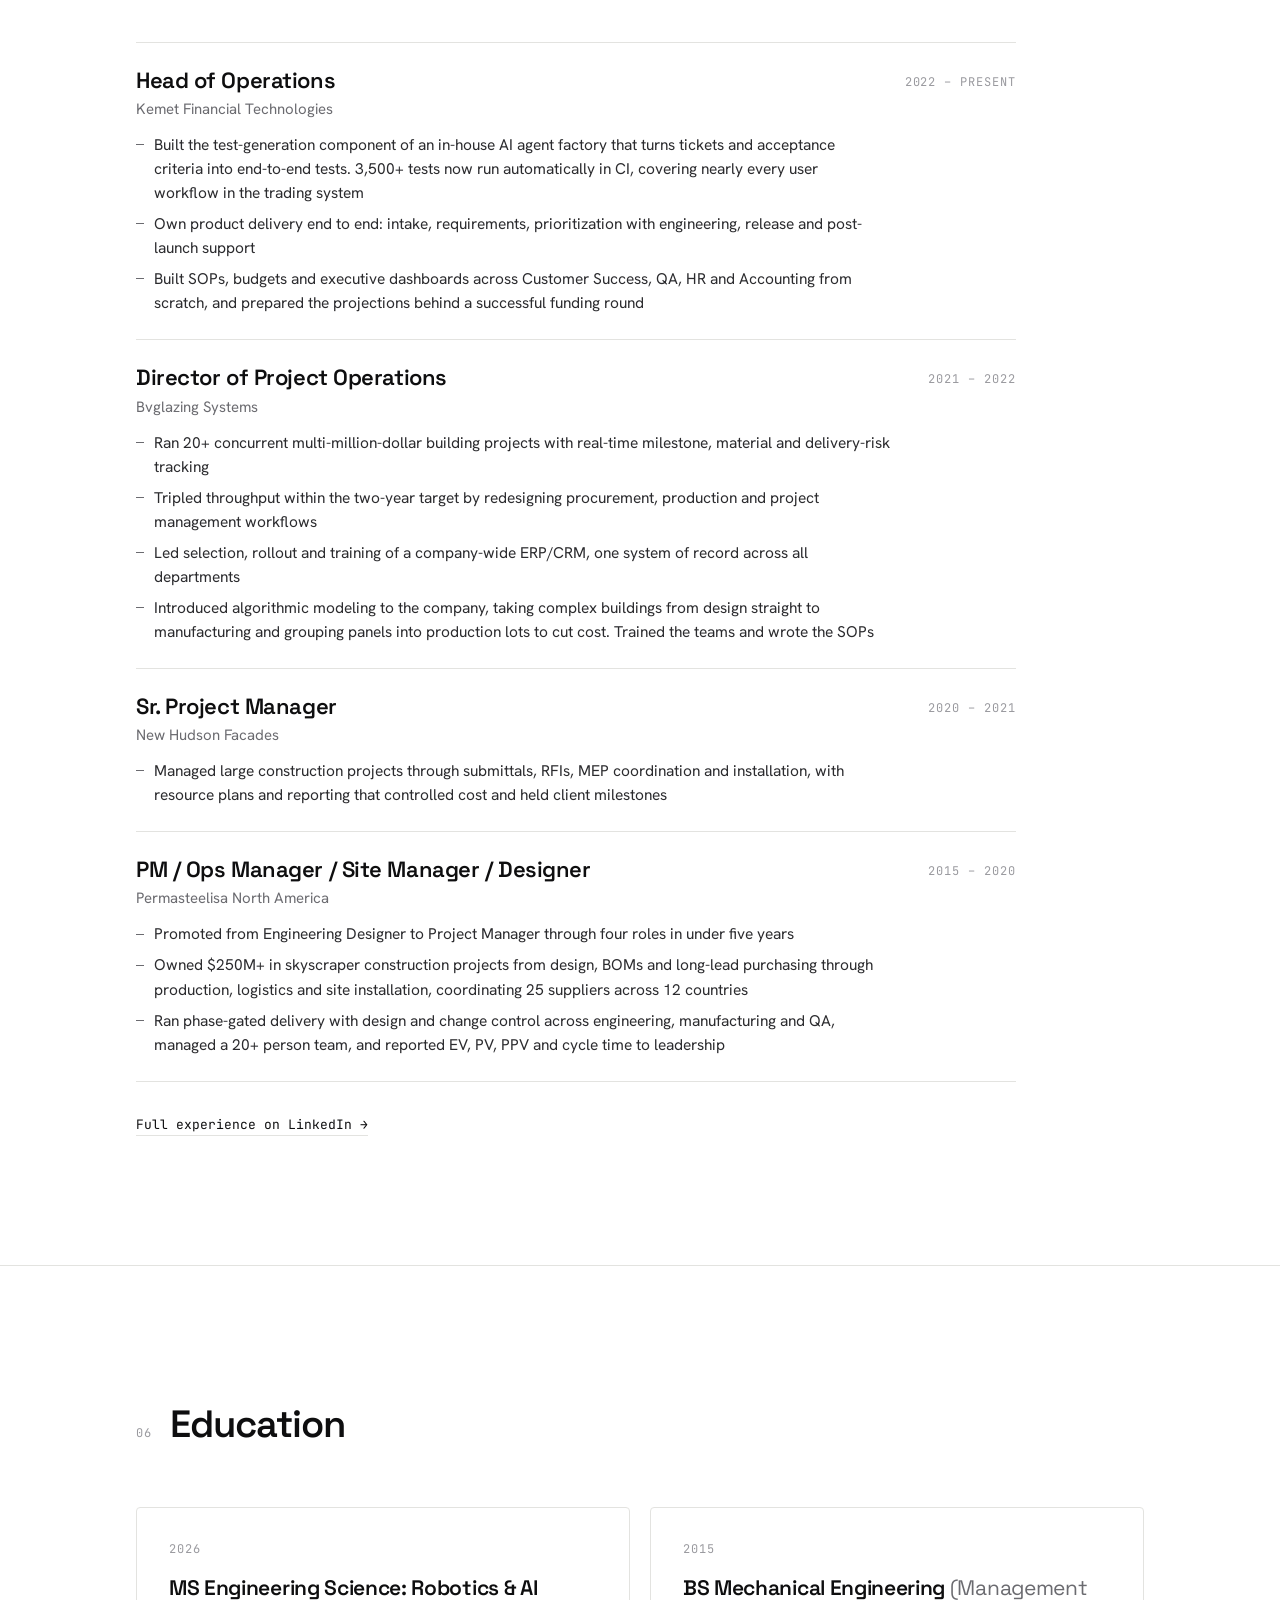
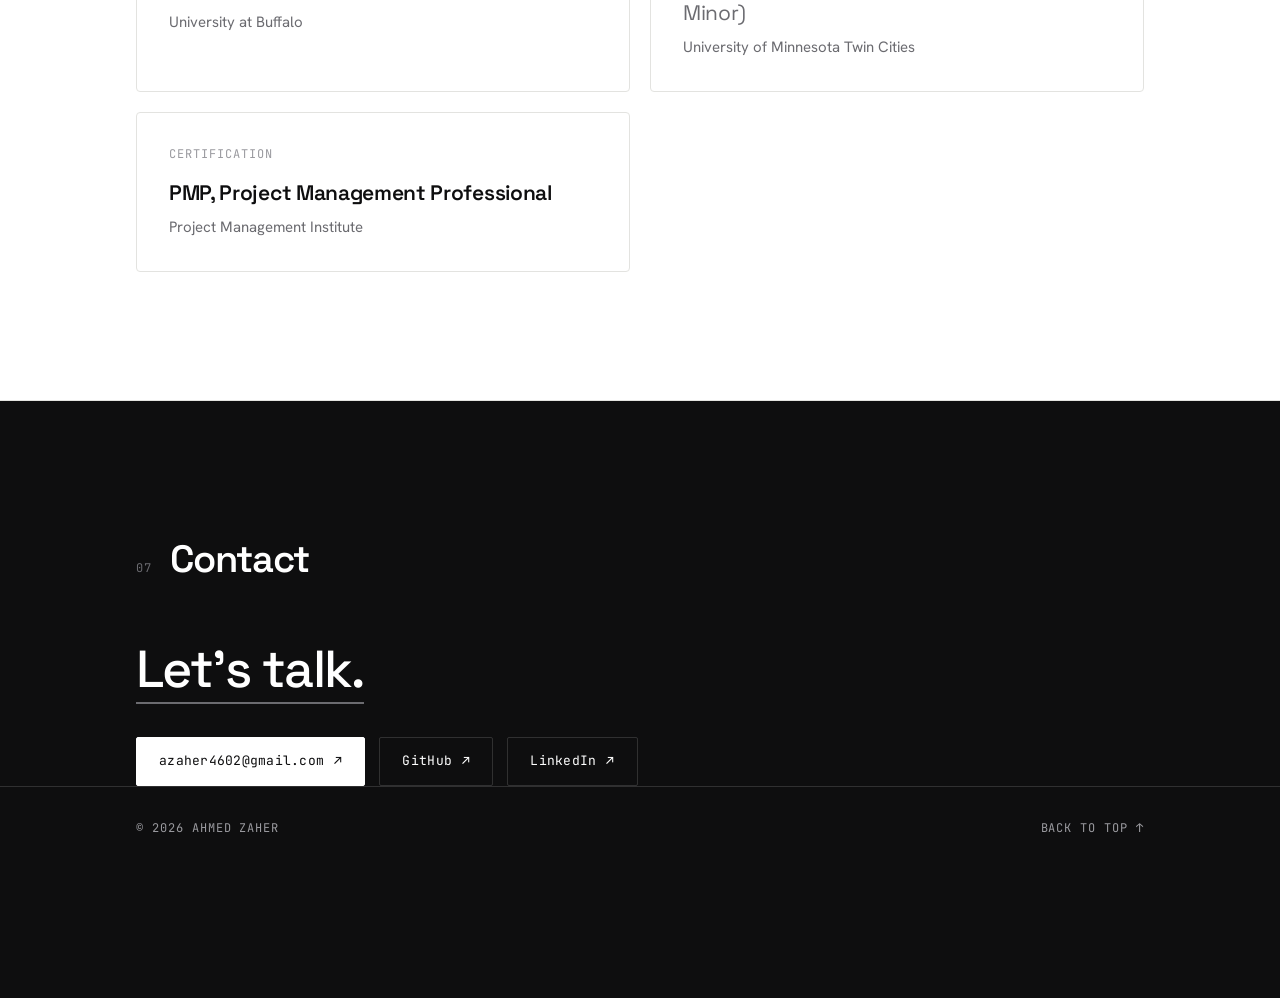
==== commit fb3bb975: "Fix project links, add construction projects and detailed experience" ====
--- a/index.html
+++ b/index.html
@@ -3,8 +3,8 @@
 <head>
 <meta charset="UTF-8" />
 <meta name="viewport" content="width=device-width, initial-scale=1.0" />
-<title>Ahmed Zaher — Robotics &amp; AI · Operations Leadership</title>
-<meta name="description" content="Ahmed Zaher — 10 years of business leadership, MS in AI &amp; Robotics. Building at the intersection of autonomous systems and program operations." />
+<title>Ahmed Zaher · AI &amp; Robotics · Program and Operations Leadership</title>
+<meta name="description" content="Ahmed Zaher: 10 years of program and operations leadership, MS in AI &amp; Robotics. Building at the intersection of autonomous systems and program operations." />
 <link rel="preconnect" href="https://fonts.googleapis.com" />
 <link rel="preconnect" href="https://fonts.gstatic.com" crossorigin />
 <link href="https://fonts.googleapis.com/css2?family=Space+Grotesk:wght@400;500;600;700&family=Hanken+Grotesk:wght@400;500;600&family=JetBrains+Mono:wght@400;500&display=swap" rel="stylesheet" />
@@ -374,6 +374,25 @@
   }
   .exp-foot a:hover { border-color: var(--ink); }
 
+  .exp-item ul { list-style:none; margin-top:12px; display:grid; gap:7px; max-width:760px; }
+  .exp-item li { color:var(--ink-2); font-size:15.5px; line-height:1.55; padding-left:18px; position:relative; }
+  .exp-item li::before { content:""; position:absolute; left:0; top:0.72em; width:8px; height:1px; background:var(--gray); }
+  .exp-years { align-self:start; padding-top:6px; }
+
+  /* ---------- CONSTRUCTION ---------- */
+  .cx-lead { color:var(--gray); font-size:17px; max-width:760px; margin:-24px 0 44px; }
+  .cx-group { margin-bottom:44px; }
+  .cx-group:last-child { margin-bottom:0; }
+  .cx-head { display:flex; justify-content:space-between; align-items:baseline; gap:16px; padding-bottom:12px; border-bottom:1px solid var(--ink); }
+  .cx-org { font-family:var(--font-display); font-weight:600; font-size:clamp(19px,2.4vw,23px); letter-spacing:-0.02em; }
+  .cx-role { color:var(--gray); font-size:14.5px; margin-top:2px; }
+  .cx-years { color:var(--gray-2); white-space:nowrap; }
+  .cx-row { display:grid; grid-template-columns:minmax(0,1.25fr) 150px minmax(0,1.6fr); gap:20px; padding:15px 0; border-bottom:1px solid var(--line); align-items:baseline; }
+  .cx-name { font-family:var(--font-display); font-weight:600; font-size:16.5px; letter-spacing:-0.01em; }
+  .cx-city { color:var(--gray); }
+  .cx-desc { color:var(--ink-2); font-size:15px; }
+  .cx-note { color:var(--gray); font-size:14.5px; font-style:italic; padding-top:12px; }
+
   /* ---------- EDUCATION ---------- */
   .edu-grid {
     display: grid;
@@ -445,6 +464,8 @@
     .proj-grid { grid-template-columns: 1fr; }
     .skill-row { grid-template-columns: 1fr; gap: 14px; }
     .edu-grid { grid-template-columns: 1fr; }
+    .cx-row { grid-template-columns: 1fr; gap:4px; }
+    .cx-head { flex-direction:column; gap:4px; }
     .nav-links .nav-hide { display: none; }
   }
   @media (max-width: 520px) {
@@ -462,6 +483,7 @@
     <div class="nav-links">
       <a href="#about" class="nav-hide">About</a>
       <a href="#projects">Projects</a>
+      <a href="#construction" class="nav-hide">Construction</a>
       <a href="#skills" class="nav-hide">Skills</a>
       <a href="#experience" class="nav-hide">Experience</a>
       <a href="#contact">Contact</a>
@@ -493,10 +515,10 @@
         <h2 class="sec-title">About</h2>
       </div>
       <div class="about-grid">
-        <p data-comment-anchor="79e39833e4-p">I started my career as an engineering designer and spent a decade leading operations, supply chain, and cross-functional teams on <strong>$250M+ projects</strong>.</p>
-        <p data-comment-anchor="5434c9c688-p">I returned to graduate school to formalize what I have always been drawn to — the intersection of the physical world with the latest technological advances.</p>
+        <p data-comment-anchor="79e39833e4-p">I started my career as an engineering designer and spent a decade leading operations, supply chain, and cross-functional teams on <strong>$250M+ projects</strong>, including skyscrapers like One Vanderbilt, 3 World Trade Center and The Spiral in New York.</p>
+        <p data-comment-anchor="5434c9c688-p">I returned to graduate school to formalize what I have always been drawn to: the intersection of the physical world with the latest technological advances.</p>
         <p data-comment-anchor="5e0e4bd2fc-p">I now combine deep leadership experience with hands-on expertise in robotics and ML.</p>
-        <p>I also operate as a <strong>forward-deployed engineer</strong> — a one-person team that uses AI agents to build and ship end-to-end, going from problem to working product without waiting on a queue.</p>
+        <p>I also operate as a <strong>forward-deployed engineer</strong>: a one-person team that uses AI agents to build and ship end to end, going from problem to working product without waiting on a queue.</p>
       </div>
     </div>
   </section>
@@ -506,7 +528,7 @@
     <div class="wrap">
       <div class="sec-head">
         <span class="sec-num mono">02</span>
-        <h2 class="sec-title">Projects</h2>
+        <h2 class="sec-title">AI &amp; Robotics Projects</h2>
       </div>
 
       <div class="proj-grid">
@@ -518,7 +540,7 @@
             <div class="card-label mono">DRONES Lab · University at Buffalo · 2026</div>
             <h3>Autonomous Navigation Stack</h3>
             <p>Built a modular, reproducible ROS2 navigation pipeline for Boston Dynamics Spot and Clearpath Jackal. Eight interchangeable stack configurations covering four SLAM methods (SLAM Toolbox, FAST-LIO, ORB-SLAM3, RTAB-Map), with Nav2 planner/controller profiles and an identical evaluation harness across both robots.</p>
-            <a href="https://azaher1215.github.io/dronestack/" target="_blank" rel="noopener" class="card-link">View project <span class="arr">↗</span></a>
+            <a href="dronestack/" target="_blank" rel="noopener" class="card-link">View project <span class="arr">↗</span></a>
           </div>
           <div class="flag-right">
             <div class="tags">
@@ -531,6 +553,21 @@
               <span class="tag">Webots</span>
             </div>
           </div>
+        </article>
+
+        <!-- LLM QA -->
+        <article class="card">
+          <div class="card-label mono">Deep Learning Capstone · UB · 2026</div>
+          <h3>Iterative Evidence Retrieval for LLM Question Answering</h3>
+          <p>LLM pipeline for questions that need several pieces of evidence. It breaks documents into passages, filters them for relevance, judges whether the question can be answered yet, writes follow-up questions for what is missing, and gathers evidence over several rounds before answering. Includes a full evaluation and ablation study.</p>
+          <div class="tags">
+            <span class="tag">Python</span>
+            <span class="tag">LLMs</span>
+            <span class="tag">Retrieval</span>
+            <span class="tag">Multi-hop QA</span>
+            <span class="tag">Evaluation</span>
+          </div>
+          <a href="https://github.com/azaher1215/CSE676-Capstone" target="_blank" rel="noopener" class="card-link">View repo <span class="arr">↗</span></a>
         </article>
 
         <!-- CARD 2 -->
@@ -549,11 +586,26 @@
           <a href="https://huggingface.co/PatternGroup5" target="_blank" rel="noopener" class="card-link">View project <span class="arr">↗</span></a>
         </article>
 
+        <!-- DEPTH -->
+        <article class="card">
+          <div class="card-label mono">Computer Vision · UB · 2026</div>
+          <h3>Monocular Depth Estimation</h3>
+          <p>Predicts a dense depth map from a single camera image. Compared a pretrained ResNet-18 U-Net against a U-Net trained from scratch on NYU Depth v2, with L1 and scale-invariant losses, standard depth metrics and ablations.</p>
+          <div class="tags">
+            <span class="tag">Python</span>
+            <span class="tag">PyTorch</span>
+            <span class="tag">Computer Vision</span>
+            <span class="tag">CNNs</span>
+            <span class="tag">Depth Estimation</span>
+          </div>
+          <a href="https://github.com/azaher1215/CSE573-Final-project" target="_blank" rel="noopener" class="card-link">View repo <span class="arr">↗</span></a>
+        </article>
+
         <!-- CARD 3 -->
         <article class="card">
           <div class="card-label mono">Reinforcement Learning · UB · 2025</div>
           <h3>Deep Reinforcement Learning Suite</h3>
-          <p>Implemented five RL algorithms from the ground up — DQN, Double DQN, PPO, Multi-Agent PPO, and A3C — with comparative evaluation across benchmark environments. Covers value-based, policy gradient, and actor-critic methods.</p>
+          <p>Implemented five RL algorithms from the ground up: DQN, Double DQN, PPO, Multi-Agent PPO, and A3C, with comparative evaluation across benchmark environments. Covers value-based, policy gradient, and actor-critic methods.</p>
           <div class="tags">
             <span class="tag">Python</span>
             <span class="tag">PyTorch</span>
@@ -562,14 +614,14 @@
             <span class="tag">A3C</span>
             <span class="tag">Multi-Agent RL</span>
           </div>
-          <a href="https://github.com/ub-cse546-s26?view_as=public" target="_blank" rel="noopener" class="card-link">View repo <span class="arr">↗</span></a>
+          <span class="card-link disabled">Course code private · available on request</span>
         </article>
 
         <!-- CARD 4 -->
         <article class="card">
           <div class="card-label mono">Robotics Algorithms · UB · 2025</div>
           <h3>Robotics Algorithms Lab</h3>
-          <p data-comment-anchor="77e815be39-p">Hands-on implementations of core robotics algorithms — RANSAC, 3D reconstruction, mapping, perception pipelines, path planners, PID controllers, and Ackermann steering models. Each module paired with simulation and analysis.</p>
+          <p data-comment-anchor="77e815be39-p">Hands-on implementations of core robotics algorithms: RANSAC, 3D reconstruction, mapping, perception pipelines, path planners, PID controllers, and Ackermann steering models. Each module paired with simulation and analysis.</p>
           <div class="tags">
             <span class="tag">Python</span>
             <span class="tag">RANSAC</span>
@@ -580,9 +632,46 @@
             <span class="tag">Ackermann</span>
             <span class="tag">Robot Perception</span>
           </div>
-          <a href="https://github.com/azaher1215/ub-cse-4568-s25-classroom-activity-14-f1tenth-racing" target="_blank" rel="noopener" class="card-link">View repo <span class="arr">↗</span></a>
+          <span class="card-link disabled">Course code private · available on request</span>
         </article>
 
+      </div>
+    </div>
+  </section>
+
+  <!-- CONSTRUCTION -->
+  <section id="construction" class="block">
+    <div class="wrap">
+      <div class="sec-head">
+        <span class="sec-num mono">03</span>
+        <h2 class="sec-title">Construction Projects</h2>
+      </div>
+      <p class="cx-lead">A decade delivering large building programs, from design and procurement through production, installation and closeout.</p>
+      <div class="cx-list">
+        <div class="cx-group">
+          <div class="cx-head"><div><div class="cx-org">Bvglazing Systems</div><div class="cx-role">Director of Project Operations</div></div><div class="cx-years mono">2021 – 2022</div></div>
+          <div class="cx-row"><div class="cx-name">SkyTower at Pinnacle One Yonge</div><div class="cx-city mono">Toronto, ON</div><div class="cx-desc">Canada&#x27;s tallest residential tower (106 storeys). Introduced algorithmic modeling to take the design straight to manufacturing</div></div>
+          <div class="cx-row"><div class="cx-name">1000M</div><div class="cx-city mono">Chicago, IL</div><div class="cx-desc">73-storey residential tower, South Michigan Avenue</div></div>
+          <div class="cx-row"><div class="cx-name">M2M Condominiums</div><div class="cx-city mono">Toronto, ON</div><div class="cx-desc">Multi-tower residential community on Yonge Street</div></div>
+          <div class="cx-row"><div class="cx-name">Avenue Bellevue</div><div class="cx-city mono">Bellevue, WA</div><div class="cx-desc">Two-tower luxury residential and hotel development</div></div>
+          <div class="cx-note">Plus many small and mid-size projects, within a portfolio of 20+ concurrent multi-million-dollar projects.</div>
+        </div>
+        <div class="cx-group">
+          <div class="cx-head"><div><div class="cx-org">New Hudson Facades</div><div class="cx-role">Sr. Project Manager</div></div><div class="cx-years mono">2020 – 2021</div></div>
+          <div class="cx-row"><div class="cx-name">Deutsche Bank Center (formerly Time Warner Center)</div><div class="cx-city mono">New York, NY</div><div class="cx-desc">Led exterior recladding and interior work</div></div>
+          <div class="cx-row"><div class="cx-name">Private penthouse residence</div><div class="cx-city mono">New York, NY</div><div class="cx-desc">Ceilings, wall finishes and painting for the company owner&#x27;s penthouse</div></div>
+        </div>
+        <div class="cx-group">
+          <div class="cx-head"><div><div class="cx-org">Permasteelisa Group</div><div class="cx-role">Building Information Designer to Project Manager</div></div><div class="cx-years mono">2015 – 2020</div></div>
+          <div class="cx-row"><div class="cx-name">One Vanderbilt and SUMMIT observation deck</div><div class="cx-city mono">New York, NY</div><div class="cx-desc">1,401 ft office tower next to Grand Central</div></div>
+          <div class="cx-row"><div class="cx-name">The Spiral, 66 Hudson Boulevard</div><div class="cx-city mono">New York, NY</div><div class="cx-desc">66-storey office tower, Hudson Yards</div></div>
+          <div class="cx-row"><div class="cx-name">3 World Trade Center</div><div class="cx-city mono">New York, NY</div><div class="cx-desc">80-storey office tower, World Trade Center campus</div></div>
+          <div class="cx-row"><div class="cx-name">111 Murray Street</div><div class="cx-city mono">New York, NY</div><div class="cx-desc">60-storey residential tower, Tribeca</div></div>
+          <div class="cx-row"><div class="cx-name">Central Place</div><div class="cx-city mono">Rosslyn, VA</div><div class="cx-desc">Mixed-use tower overlooking Washington, DC</div></div>
+          <div class="cx-row"><div class="cx-name">River Point</div><div class="cx-city mono">Chicago, IL</div><div class="cx-desc">52-storey office tower, West Loop</div></div>
+          <div class="cx-row"><div class="cx-name">150 North Riverside</div><div class="cx-city mono">Chicago, IL</div><div class="cx-desc">Office tower on the Chicago River</div></div>
+          <div class="cx-note">Plus other small and mid-size projects.</div>
+        </div>
       </div>
     </div>
   </section>
@@ -591,7 +680,7 @@
   <section id="skills" class="block">
     <div class="wrap">
       <div class="sec-head">
-        <span class="sec-num mono">03</span>
+        <span class="sec-num mono">04</span>
         <h2 class="sec-title">Skills</h2>
       </div>
 
@@ -651,7 +740,7 @@
   <section id="experience" class="block">
     <div class="wrap">
       <div class="sec-head">
-        <span class="sec-num mono">04</span>
+        <span class="sec-num mono">05</span>
         <h2 class="sec-title">Experience</h2>
       </div>
 
@@ -660,29 +749,33 @@
           <div>
             <div class="exp-role">Head of Operations</div>
             <div class="exp-org">Kemet Financial Technologies</div>
-          </div>
-          <div class="exp-years mono">2022 — Present</div>
+            <ul><li>Built the test-generation component of an in-house AI agent factory that turns tickets and acceptance criteria into end-to-end tests. 3,500+ tests now run automatically in CI, covering nearly every user workflow in the trading system</li><li>Own product delivery end to end: intake, requirements, prioritization with engineering, release and post-launch support</li><li>Built SOPs, budgets and executive dashboards across Customer Success, QA, HR and Accounting from scratch, and prepared the projections behind a successful funding round</li></ul>
+          </div>
+          <div class="exp-years mono">2022 – Present</div>
         </div>
         <div class="exp-item">
           <div>
             <div class="exp-role">Director of Project Operations</div>
             <div class="exp-org">Bvglazing Systems</div>
-          </div>
-          <div class="exp-years mono">2021 — 2022</div>
+            <ul><li>Ran 20+ concurrent multi-million-dollar building projects with real-time milestone, material and delivery-risk tracking</li><li>Tripled throughput within the two-year target by redesigning procurement, production and project management workflows</li><li>Led selection, rollout and training of a company-wide ERP/CRM, one system of record across all departments</li><li>Introduced algorithmic modeling to the company, taking complex buildings from design straight to manufacturing and grouping panels into production lots to cut cost. Trained the teams and wrote the SOPs</li></ul>
+          </div>
+          <div class="exp-years mono">2021 – 2022</div>
         </div>
         <div class="exp-item">
           <div>
             <div class="exp-role">Sr. Project Manager</div>
             <div class="exp-org">New Hudson Facades</div>
-          </div>
-          <div class="exp-years mono">2020 — 2021</div>
+            <ul><li>Managed large construction projects through submittals, RFIs, MEP coordination and installation, with resource plans and reporting that controlled cost and held client milestones</li></ul>
+          </div>
+          <div class="exp-years mono">2020 – 2021</div>
         </div>
         <div class="exp-item">
           <div>
             <div class="exp-role">PM / Ops Manager / Site Manager / Designer</div>
             <div class="exp-org">Permasteelisa North America</div>
-          </div>
-          <div class="exp-years mono">2015 — 2020</div>
+            <ul><li>Promoted from Engineering Designer to Project Manager through four roles in under five years</li><li>Owned $250M+ in skyscraper construction projects from design, BOMs and long-lead purchasing through production, logistics and site installation, coordinating 25 suppliers across 12 countries</li><li>Ran phase-gated delivery with design and change control across engineering, manufacturing and QA, managed a 20+ person team, and reported EV, PV, PPV and cycle time to leadership</li></ul>
+          </div>
+          <div class="exp-years mono">2015 – 2020</div>
         </div>
       </div>
       <div class="exp-foot">
@@ -695,7 +788,7 @@
   <section id="education" class="block">
     <div class="wrap">
       <div class="sec-head">
-        <span class="sec-num mono">05</span>
+        <span class="sec-num mono">06</span>
         <h2 class="sec-title">Education</h2>
       </div>
       <div class="edu-grid">
@@ -709,6 +802,11 @@
           <h3>BS Mechanical Engineering <span style="font-weight:400;color:var(--gray)">(Management Minor)</span></h3>
           <div class="edu-meta">University of Minnesota Twin Cities</div>
         </div>
+        <div class="edu-card">
+          <div class="mono">Certification</div>
+          <h3>PMP, Project Management Professional</h3>
+          <div class="edu-meta">Project Management Institute</div>
+        </div>
       </div>
     </div>
   </section>
@@ -717,7 +815,7 @@
   <section id="contact" class="block contact">
     <div class="wrap">
       <div class="sec-head">
-        <span class="sec-num mono">06</span>
+        <span class="sec-num mono">07</span>
         <h2 class="sec-title">Contact</h2>
       </div>
       <p class="contact-lead"><a href="mailto:azaher4602@gmail.com">Let's talk.</a></p>
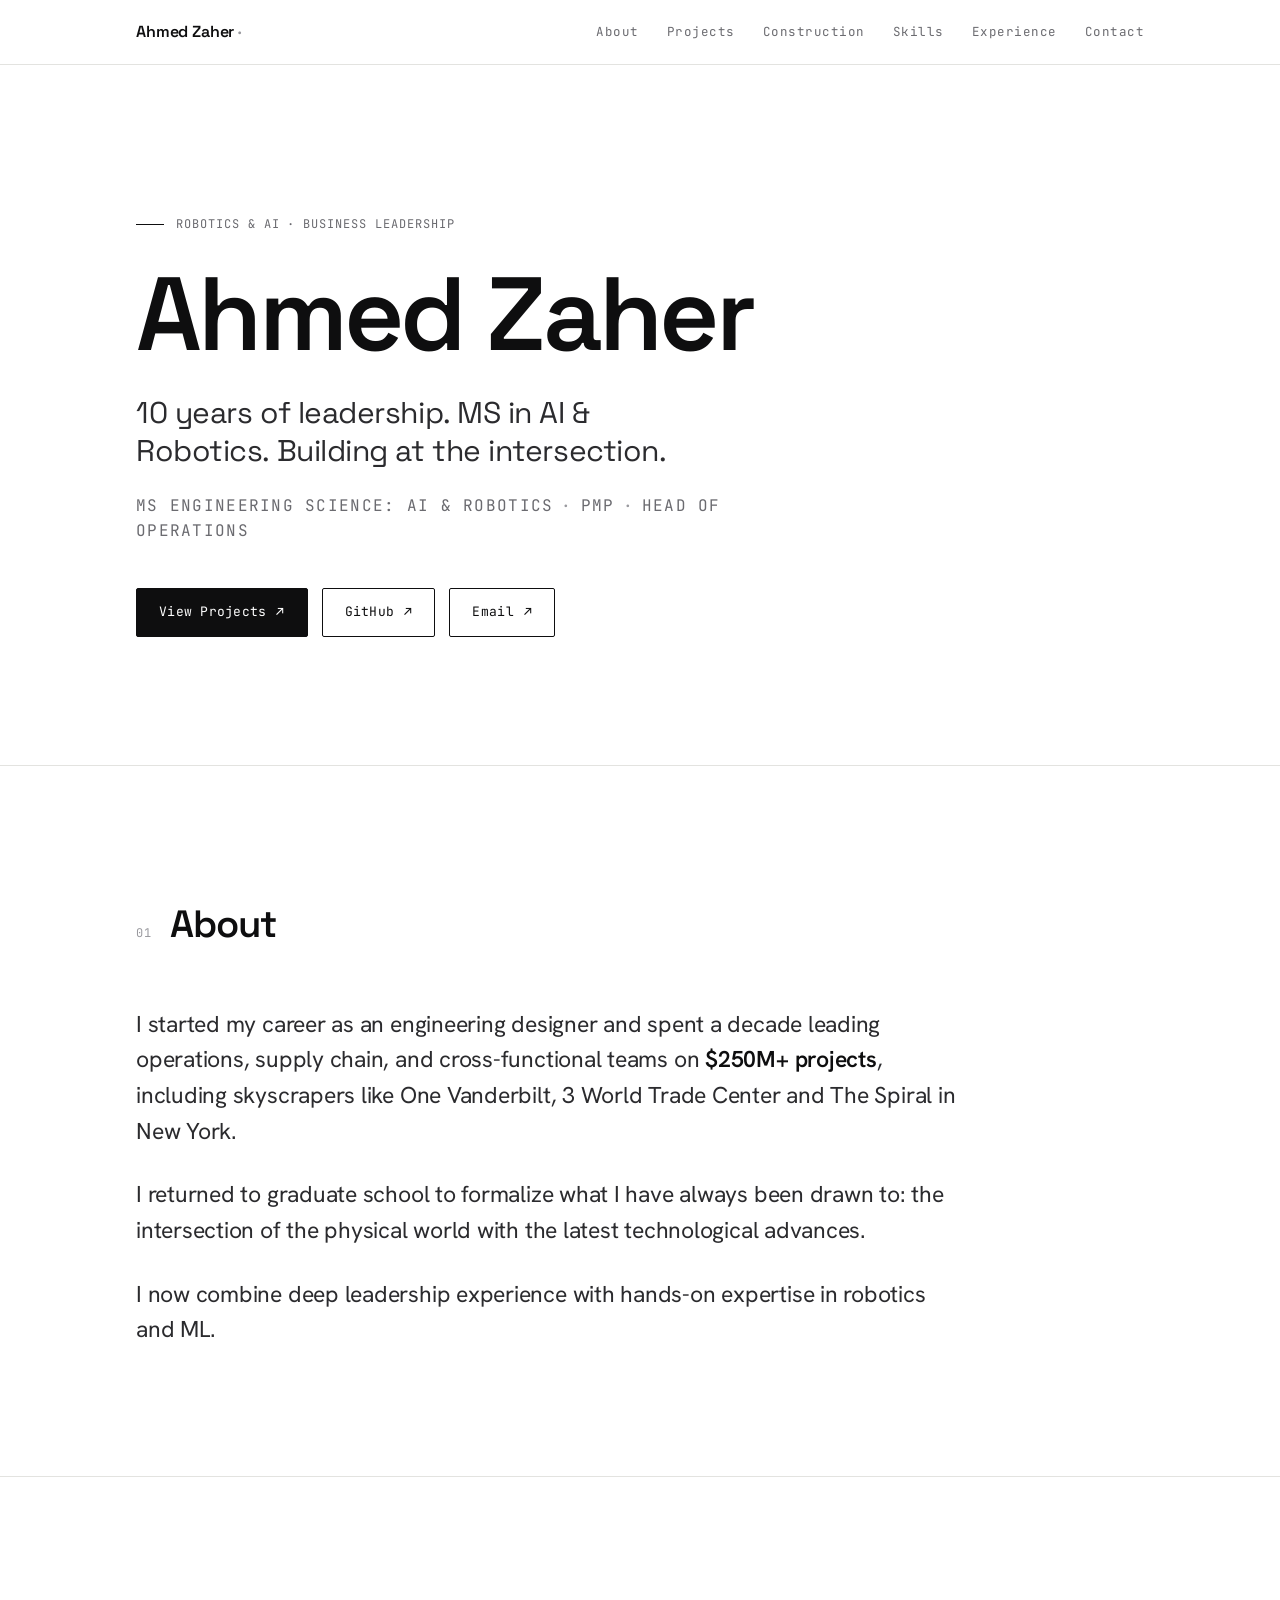
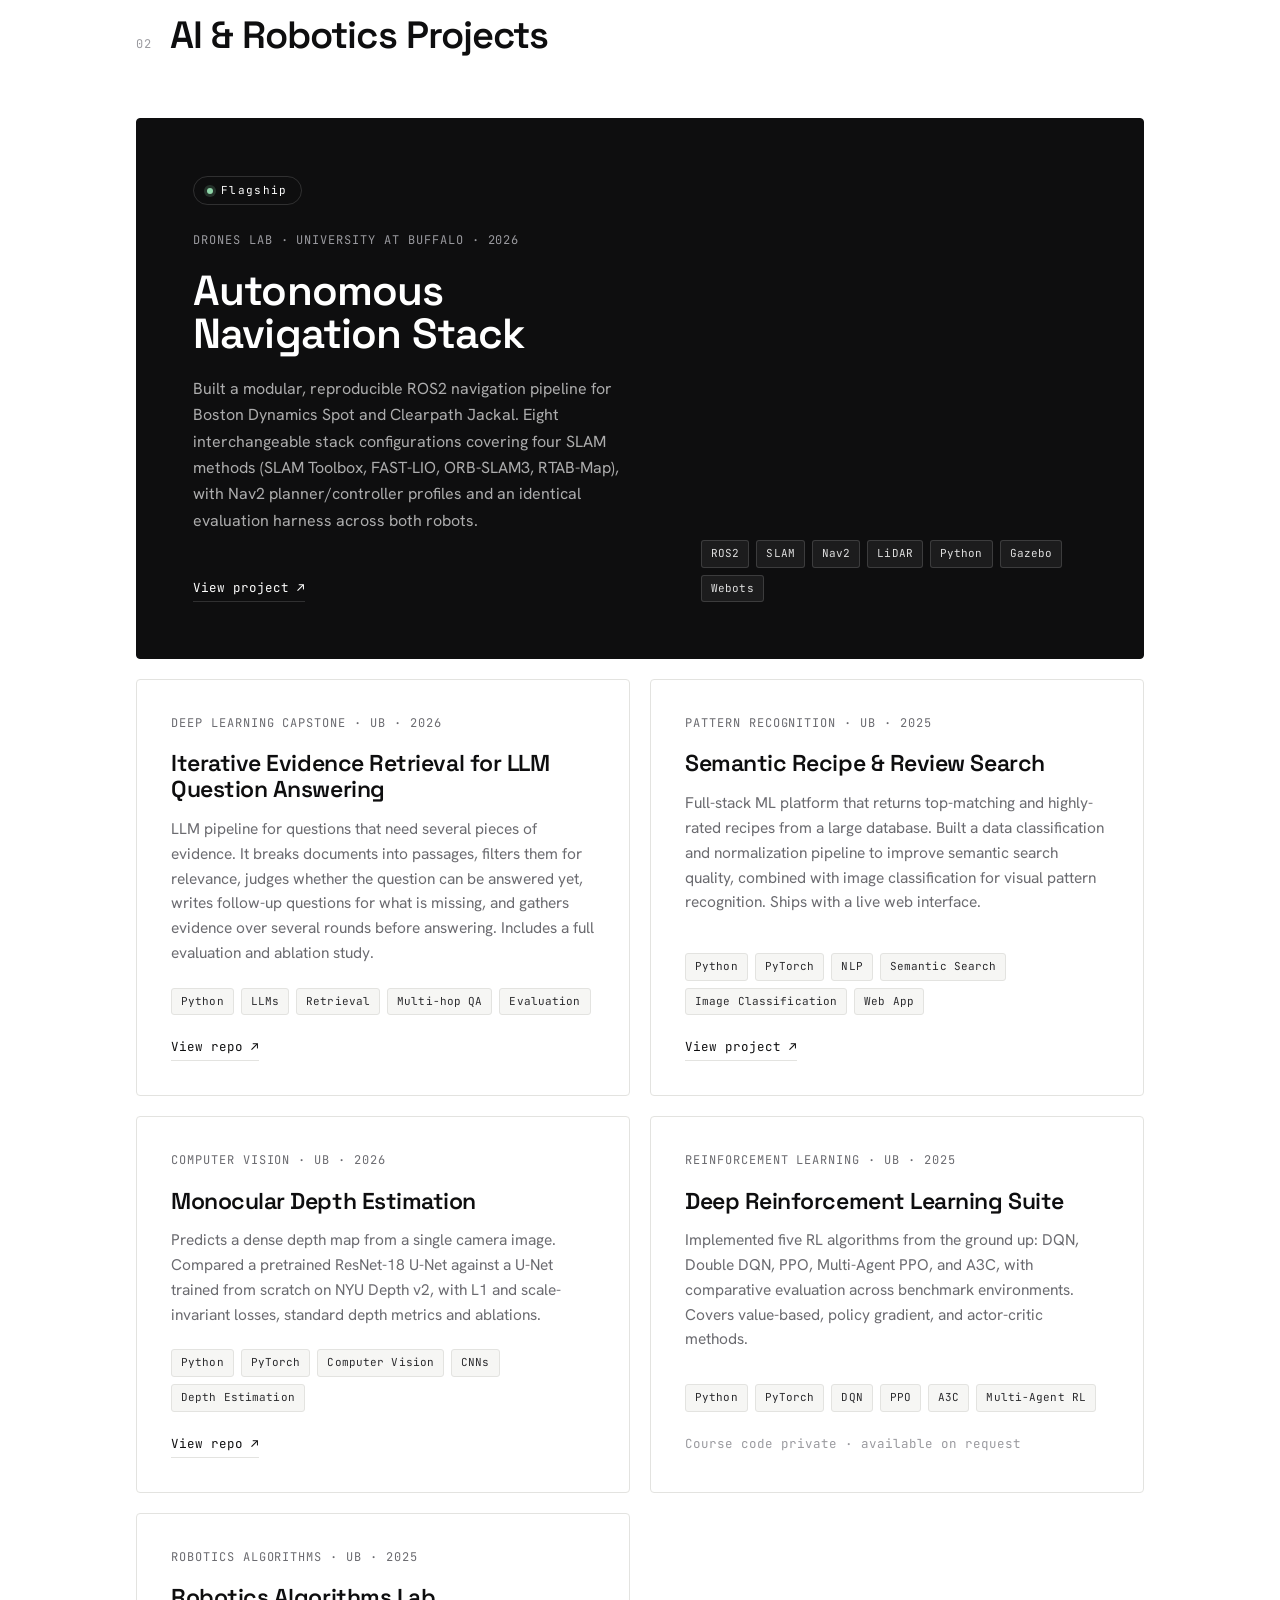
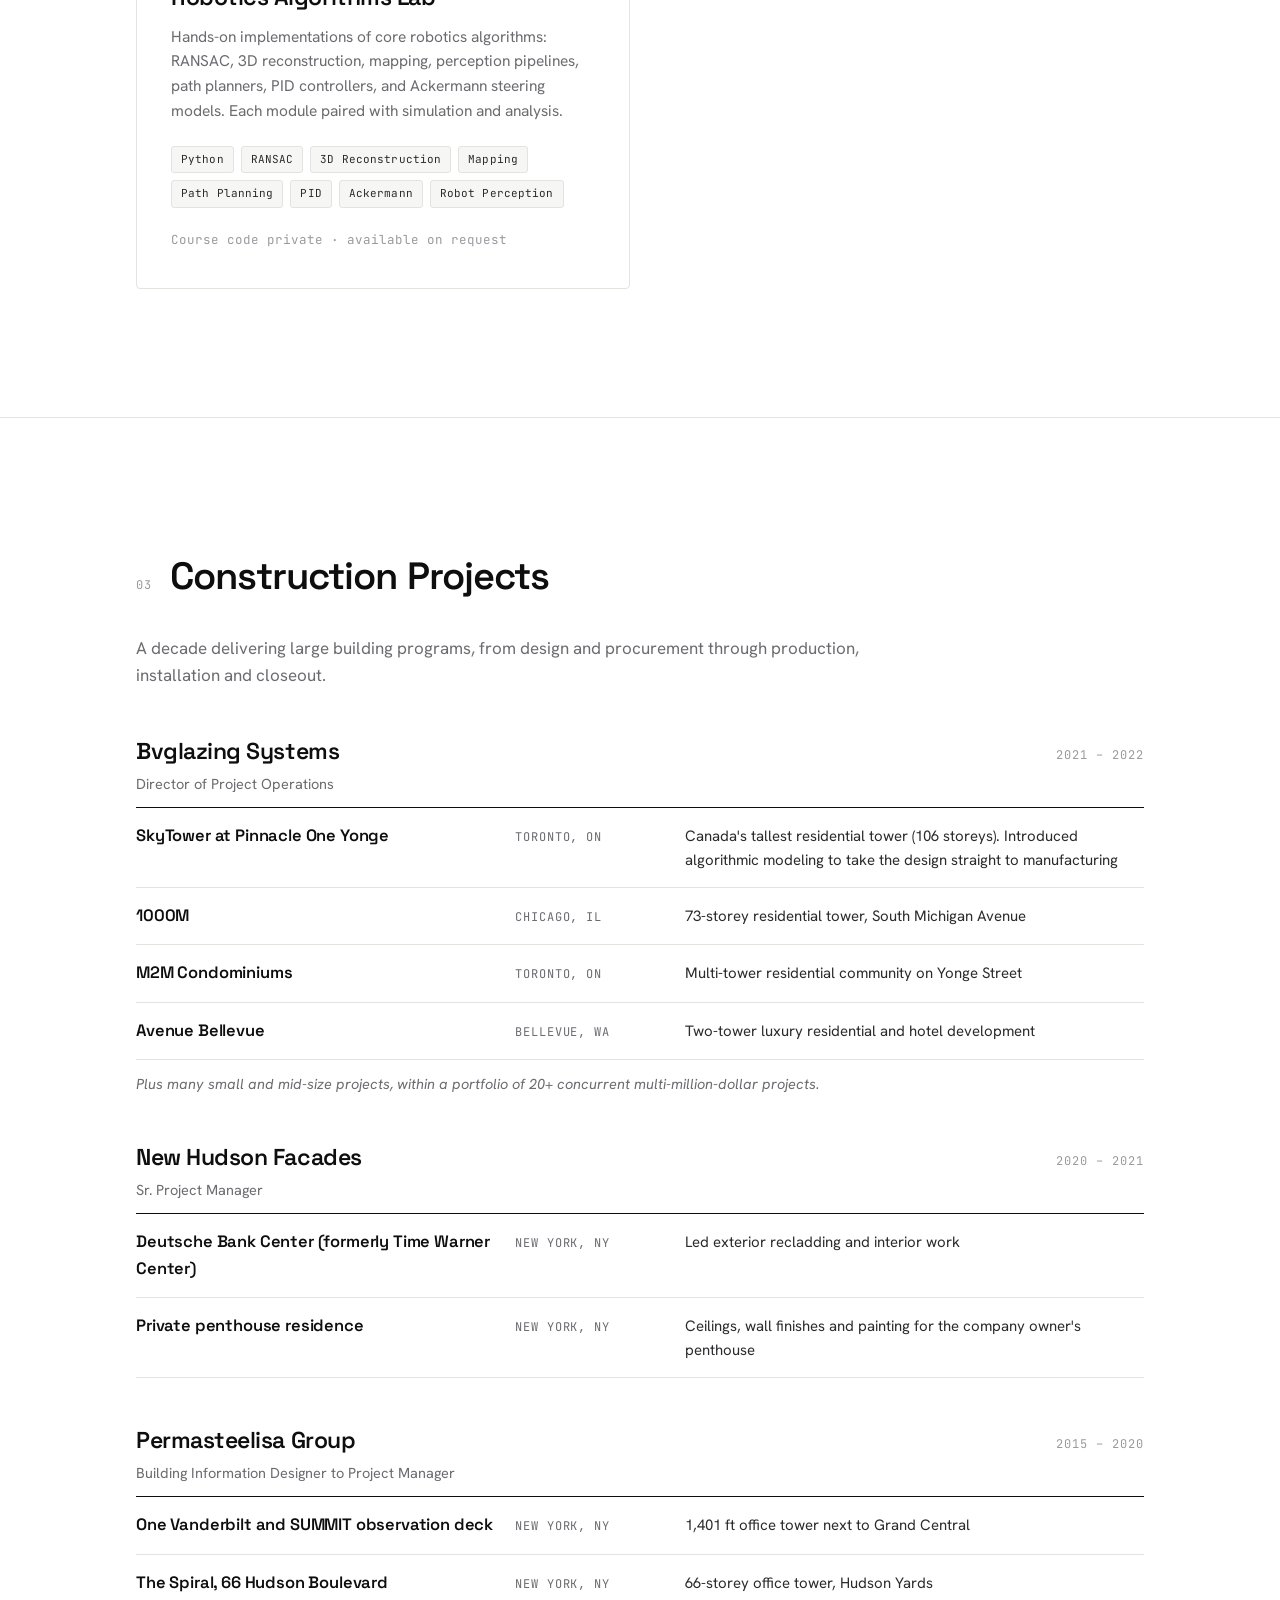
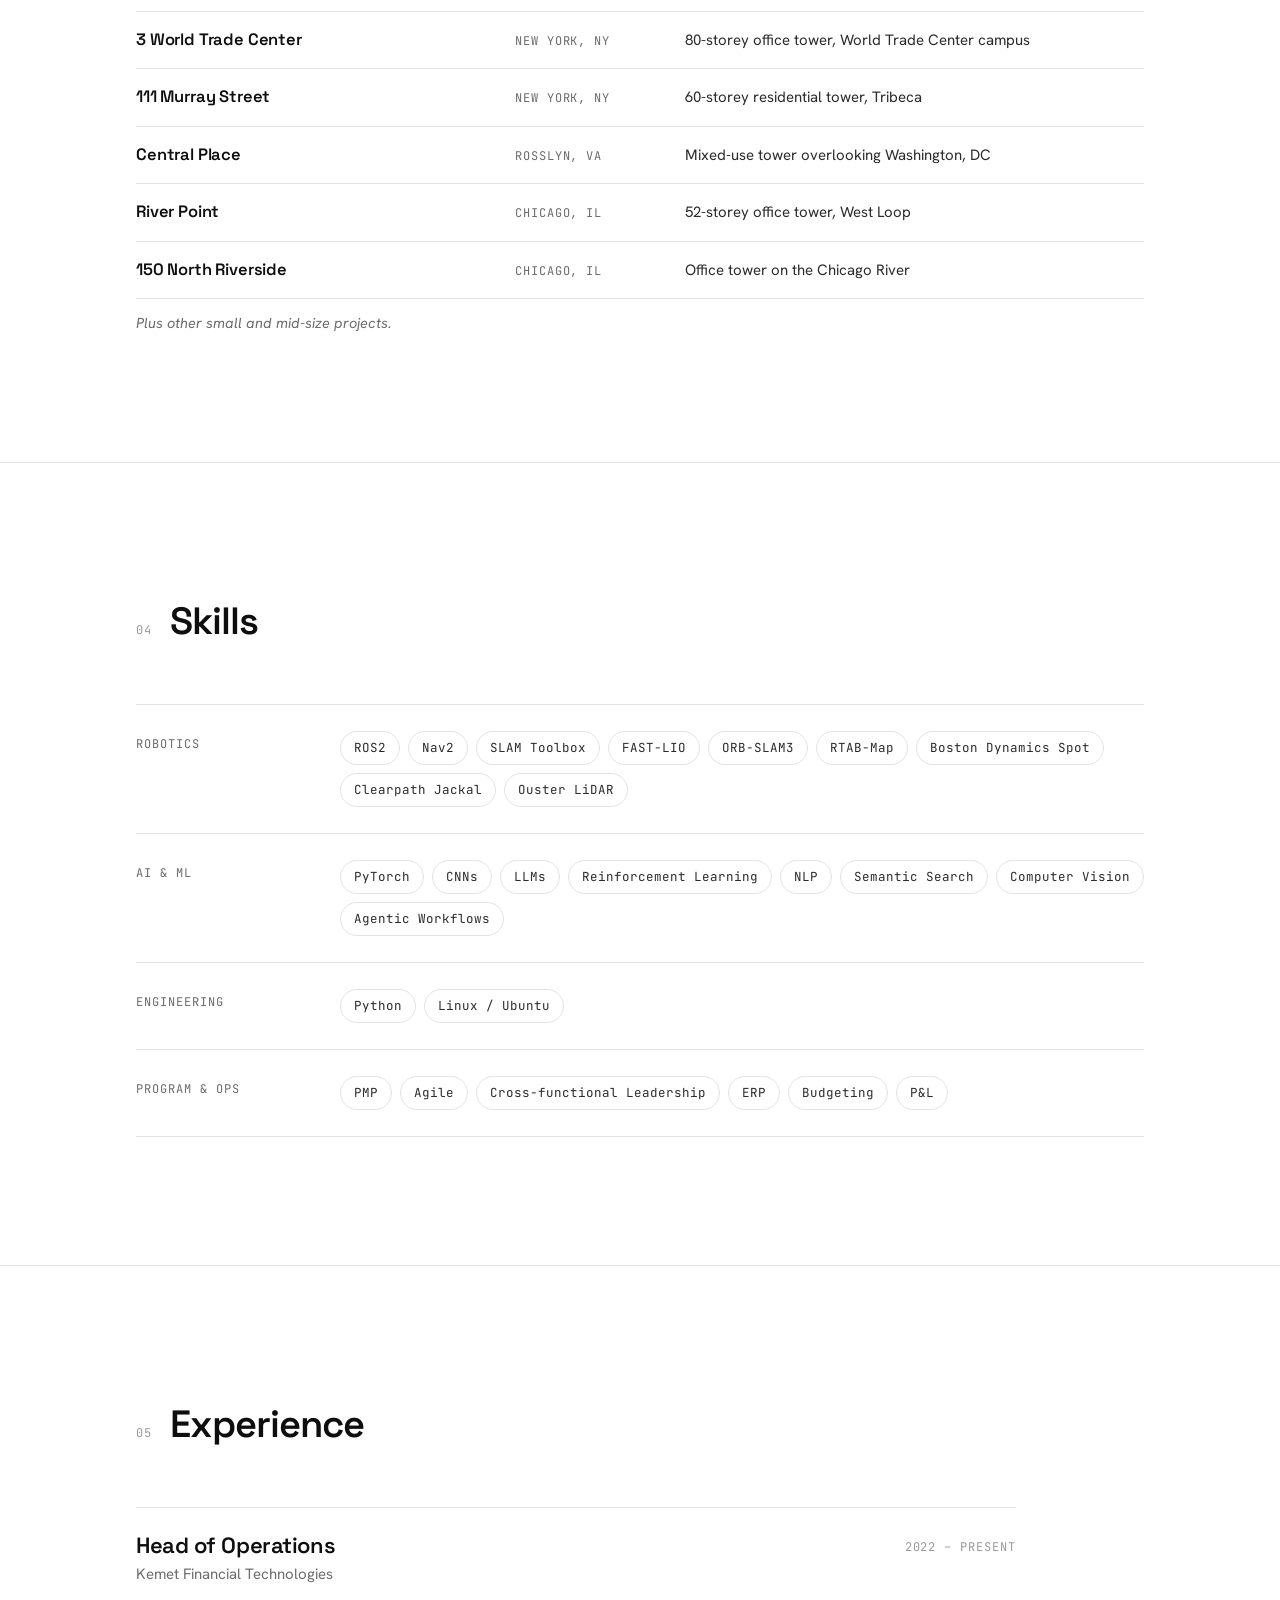
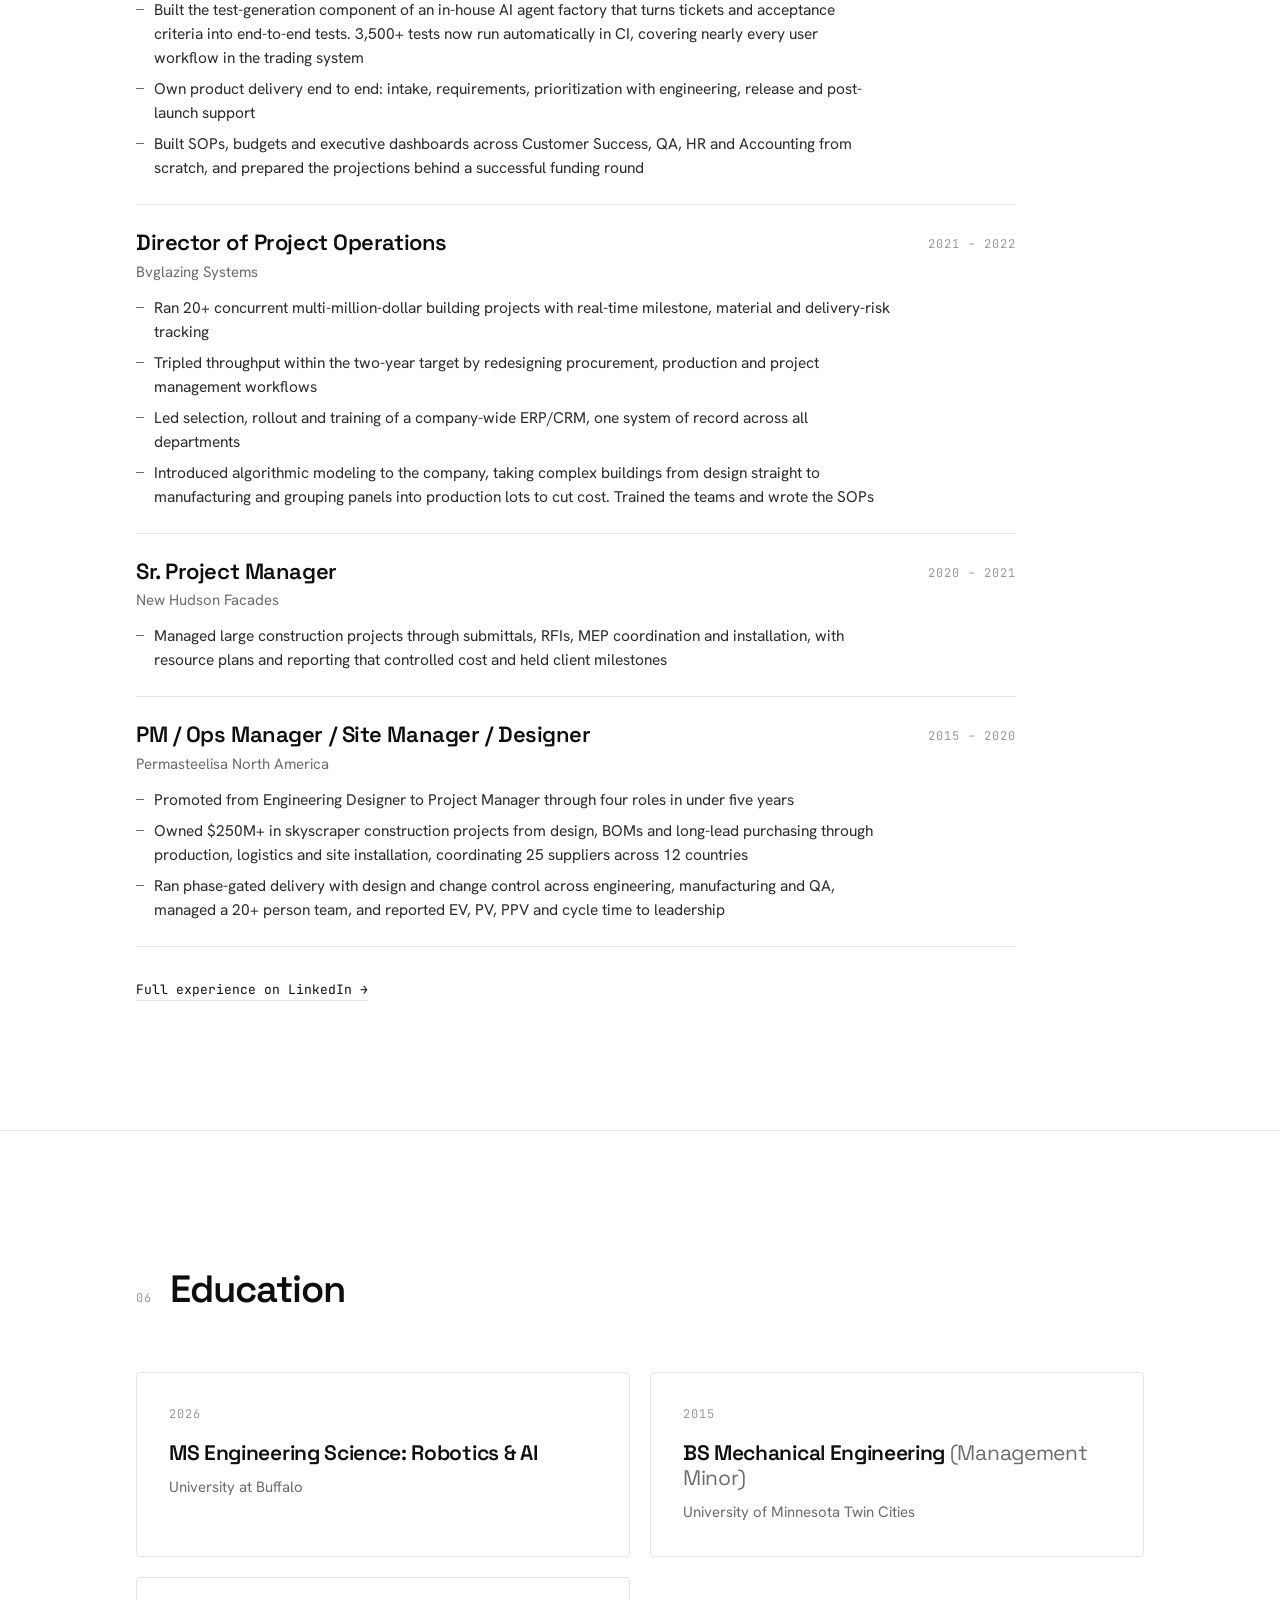
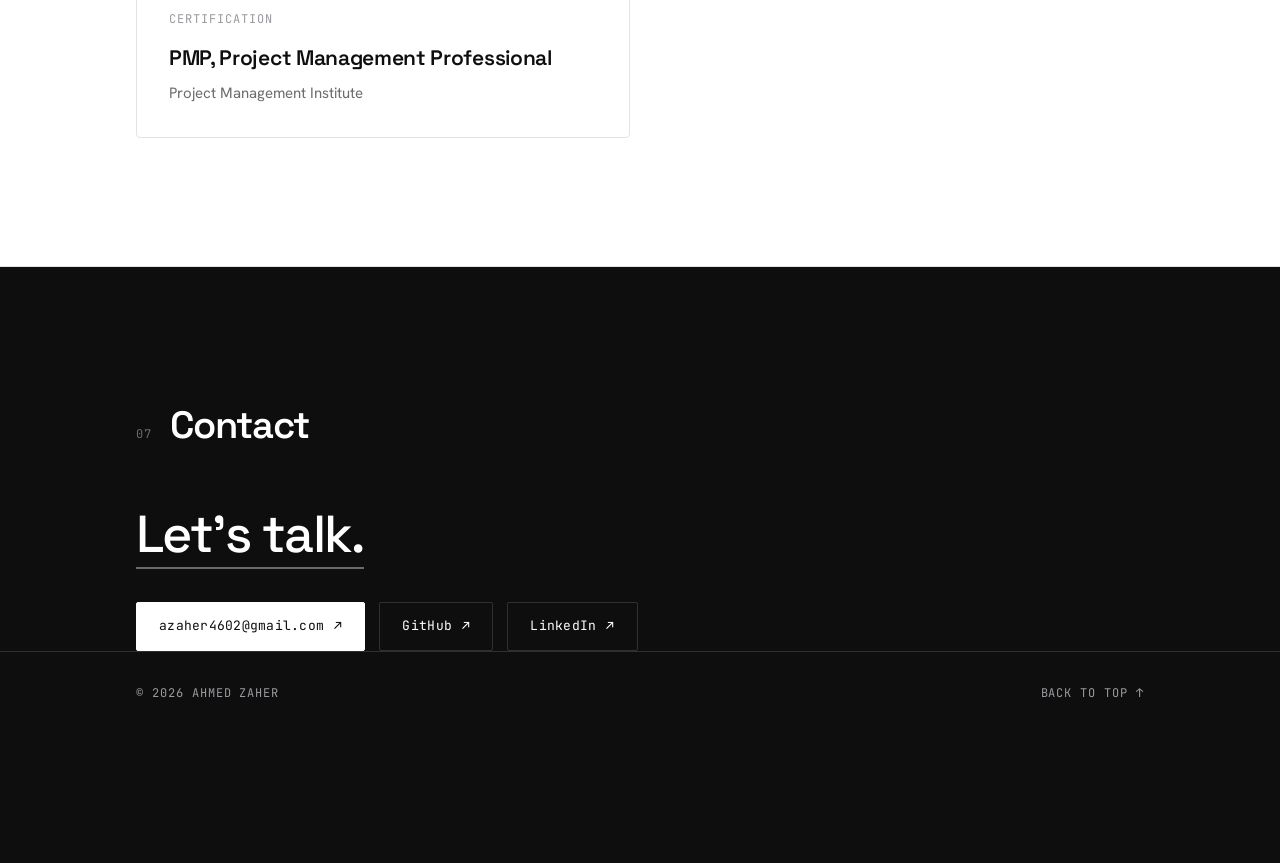
==== commit 7bdb0e75: "Remove forward-deployed paragraph" ====
--- a/index.html
+++ b/index.html
@@ -518,7 +518,6 @@
         <p data-comment-anchor="79e39833e4-p">I started my career as an engineering designer and spent a decade leading operations, supply chain, and cross-functional teams on <strong>$250M+ projects</strong>, including skyscrapers like One Vanderbilt, 3 World Trade Center and The Spiral in New York.</p>
         <p data-comment-anchor="5434c9c688-p">I returned to graduate school to formalize what I have always been drawn to: the intersection of the physical world with the latest technological advances.</p>
         <p data-comment-anchor="5e0e4bd2fc-p">I now combine deep leadership experience with hands-on expertise in robotics and ML.</p>
-        <p>I also operate as a <strong>forward-deployed engineer</strong>: a one-person team that uses AI agents to build and ship end to end, going from problem to working product without waiting on a queue.</p>
       </div>
     </div>
   </section>
@@ -710,7 +709,6 @@
           <span class="pill">Semantic Search</span>
           <span class="pill">Computer Vision</span>
           <span class="pill">Agentic Workflows</span>
-          <span class="pill">Forward-Deployed Engineering</span>
         </div>
       </div>
 
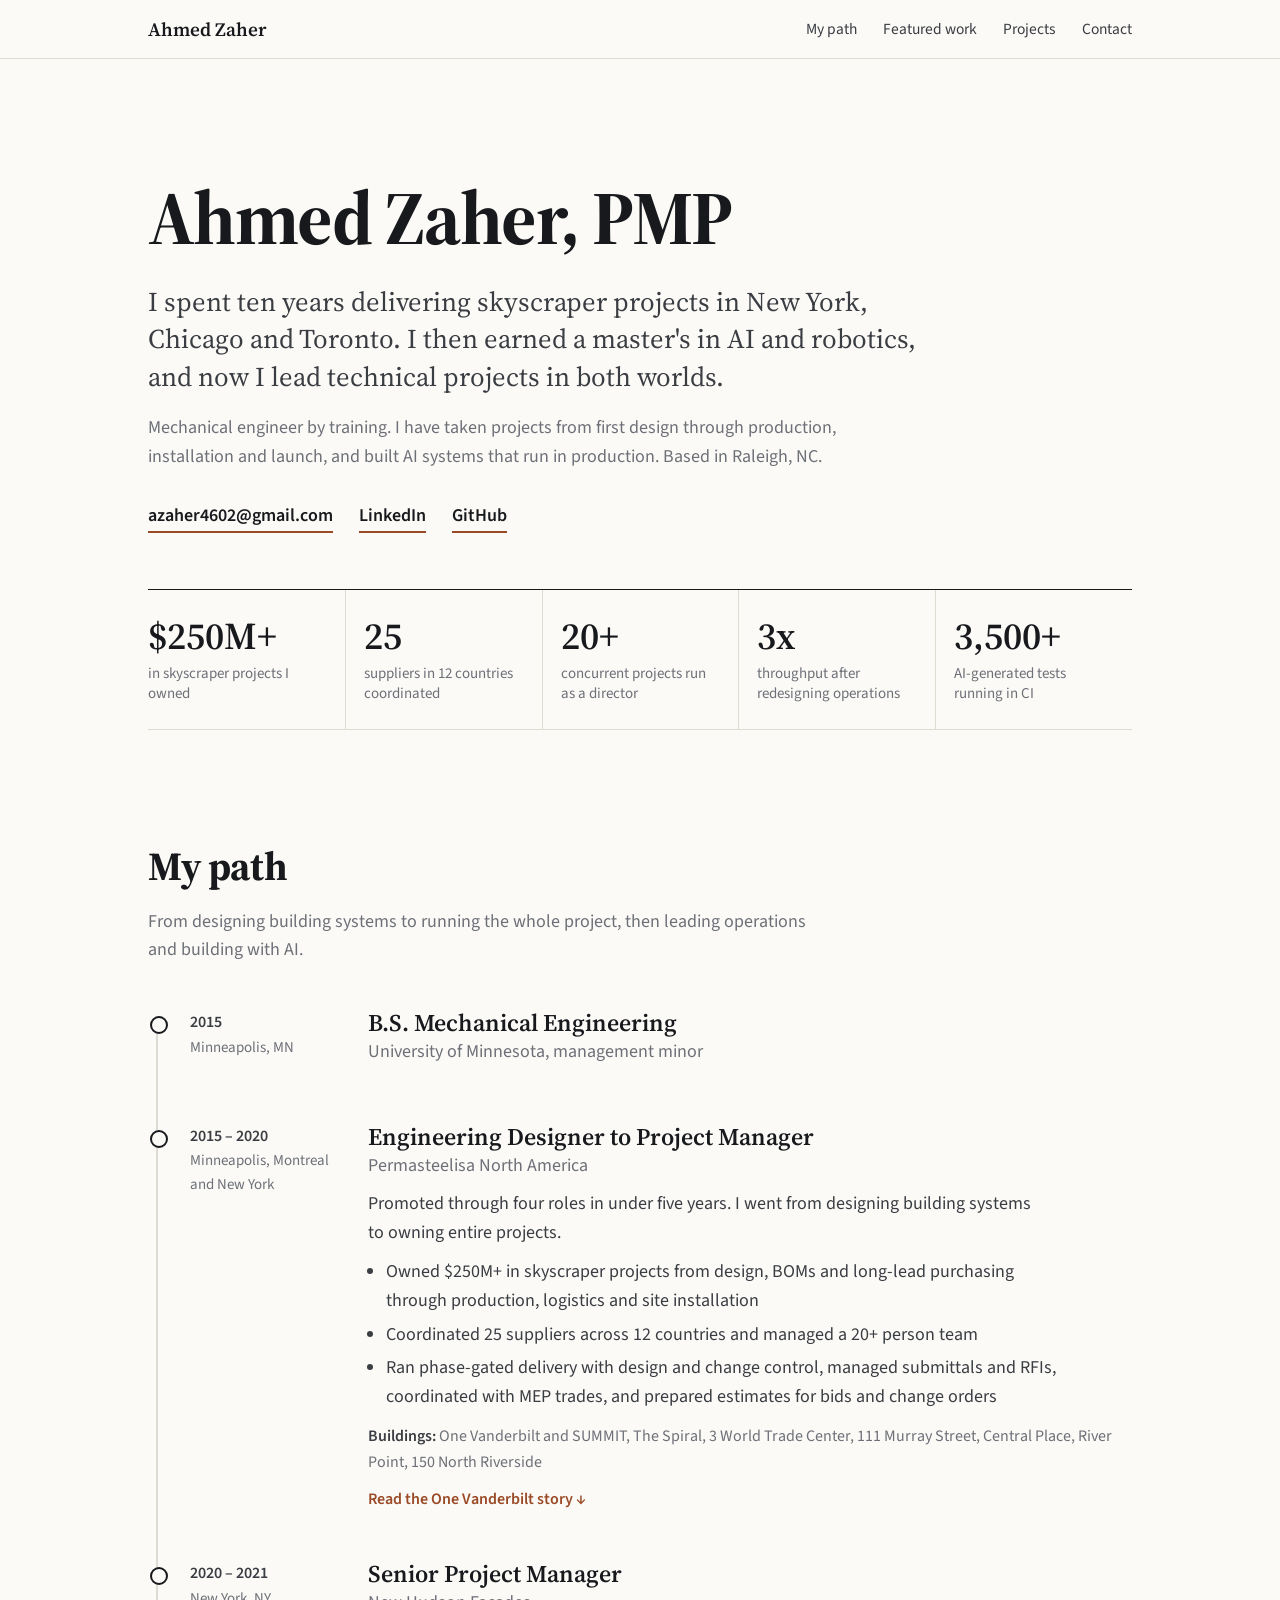
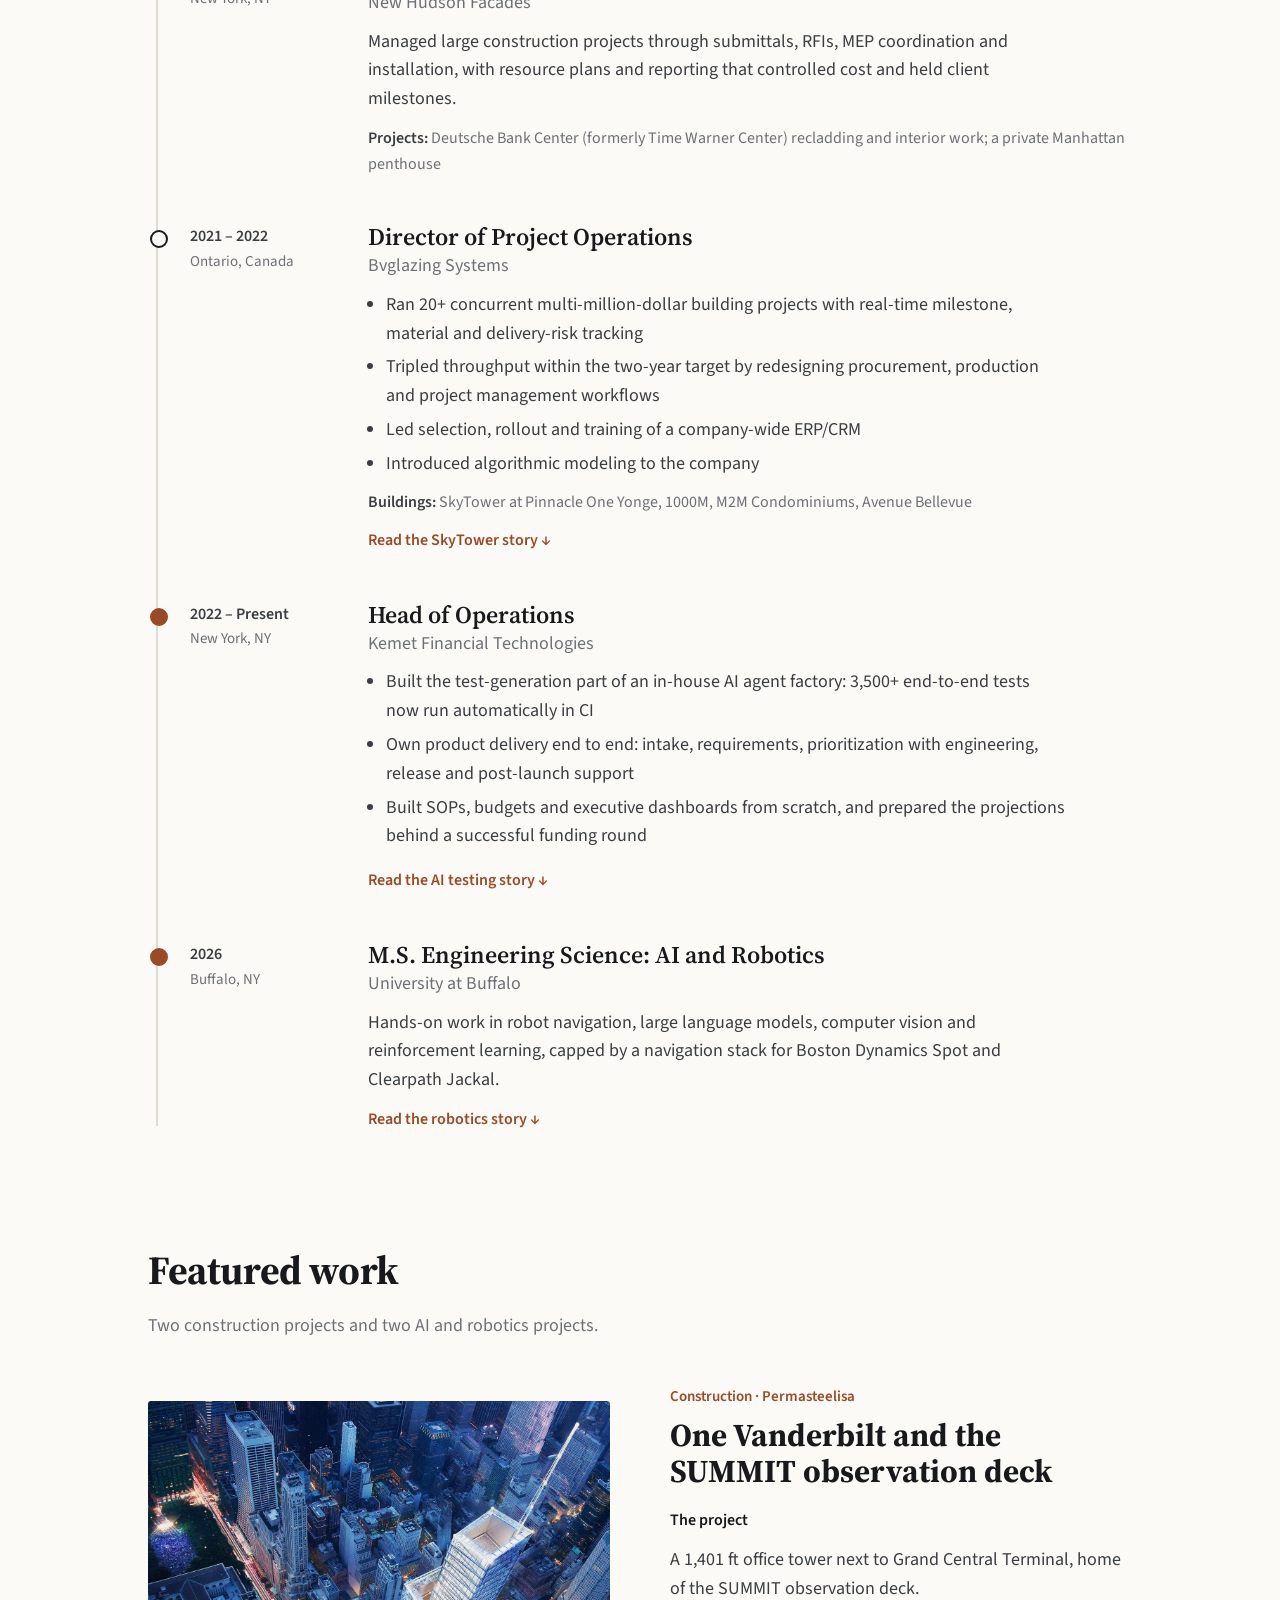
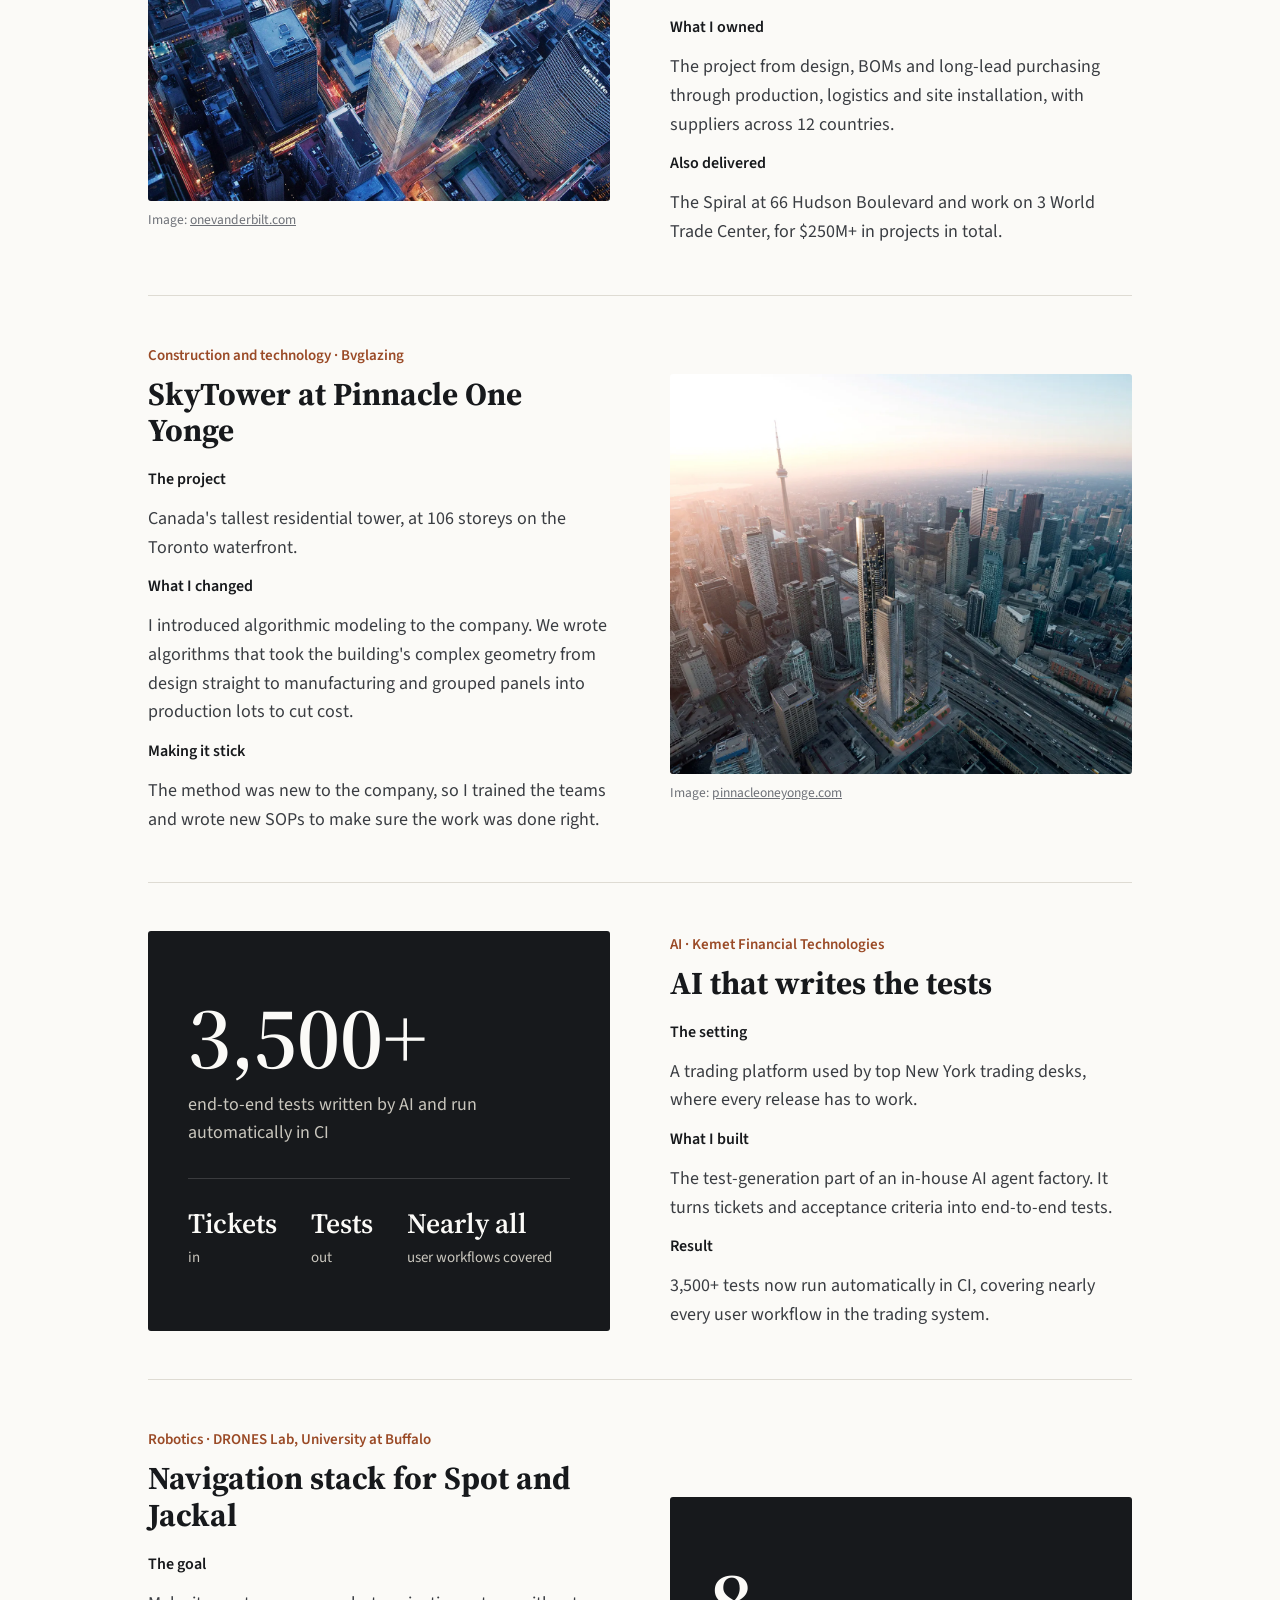
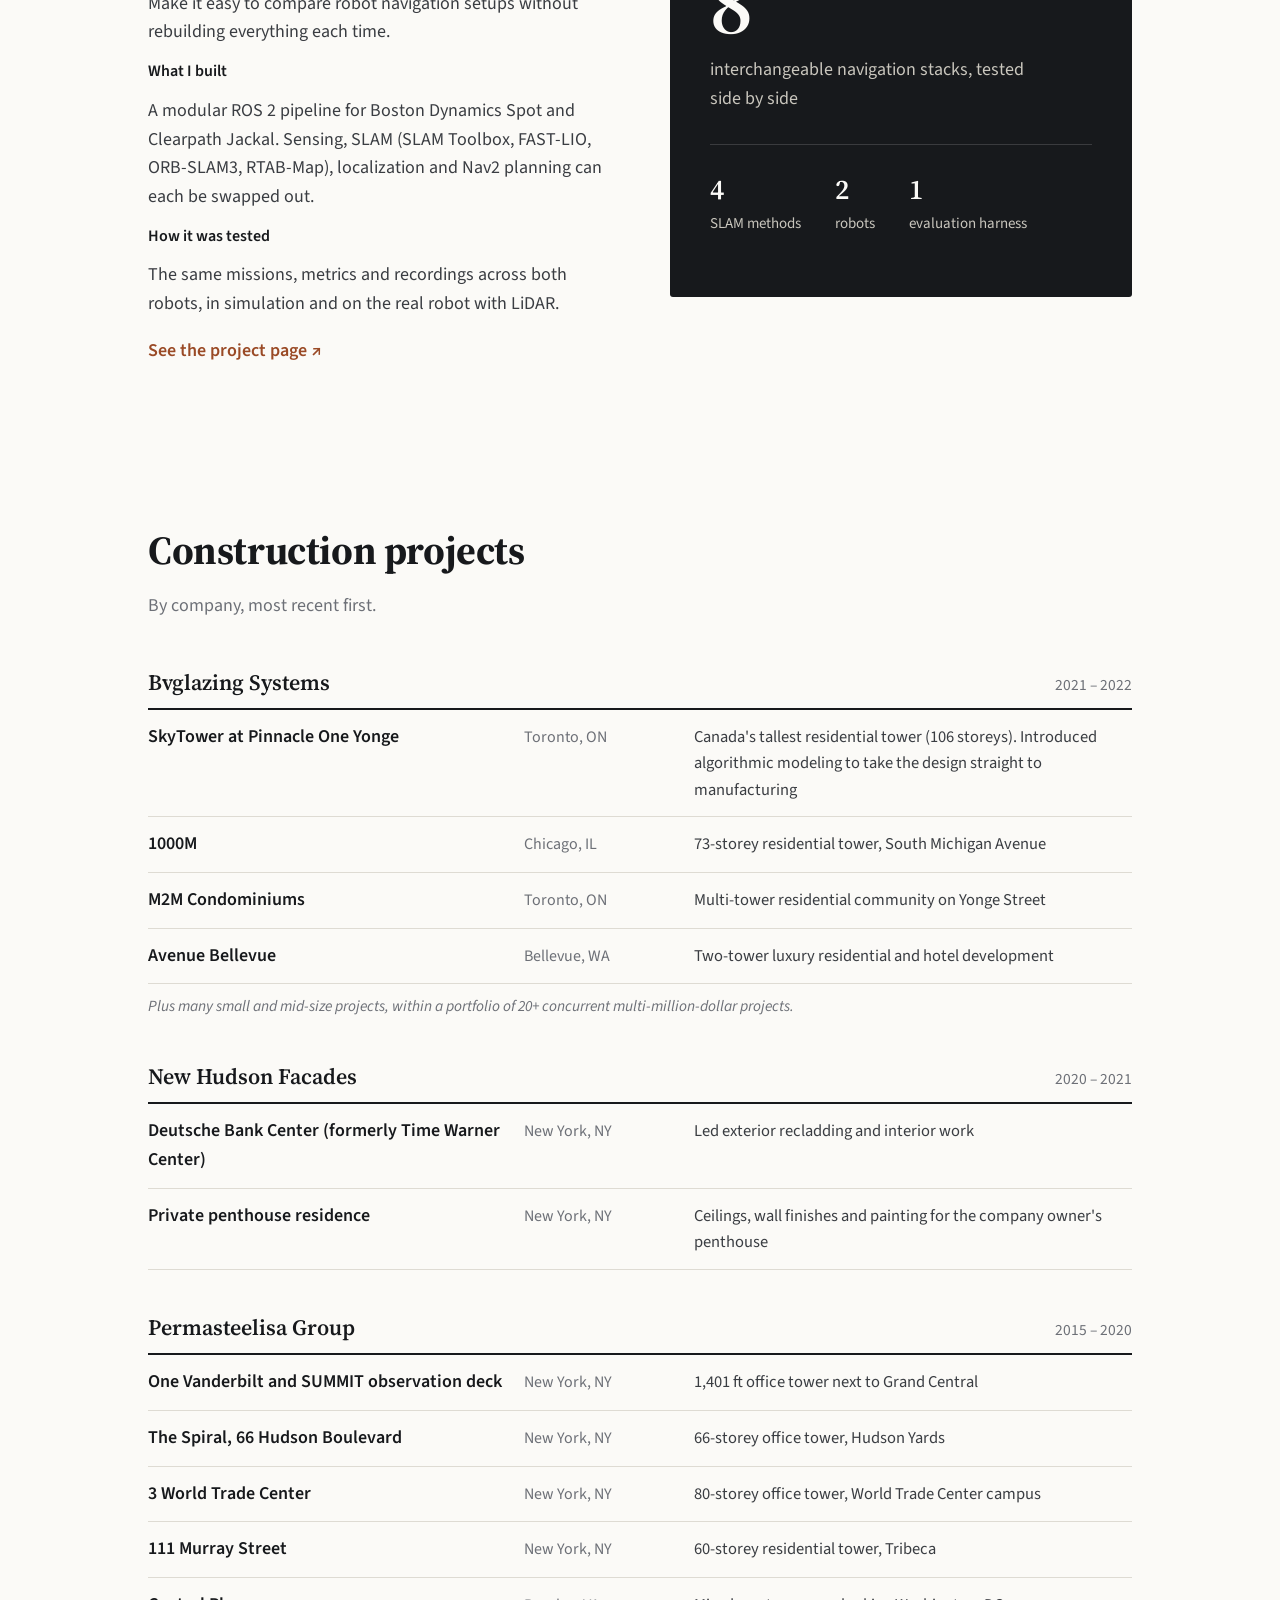
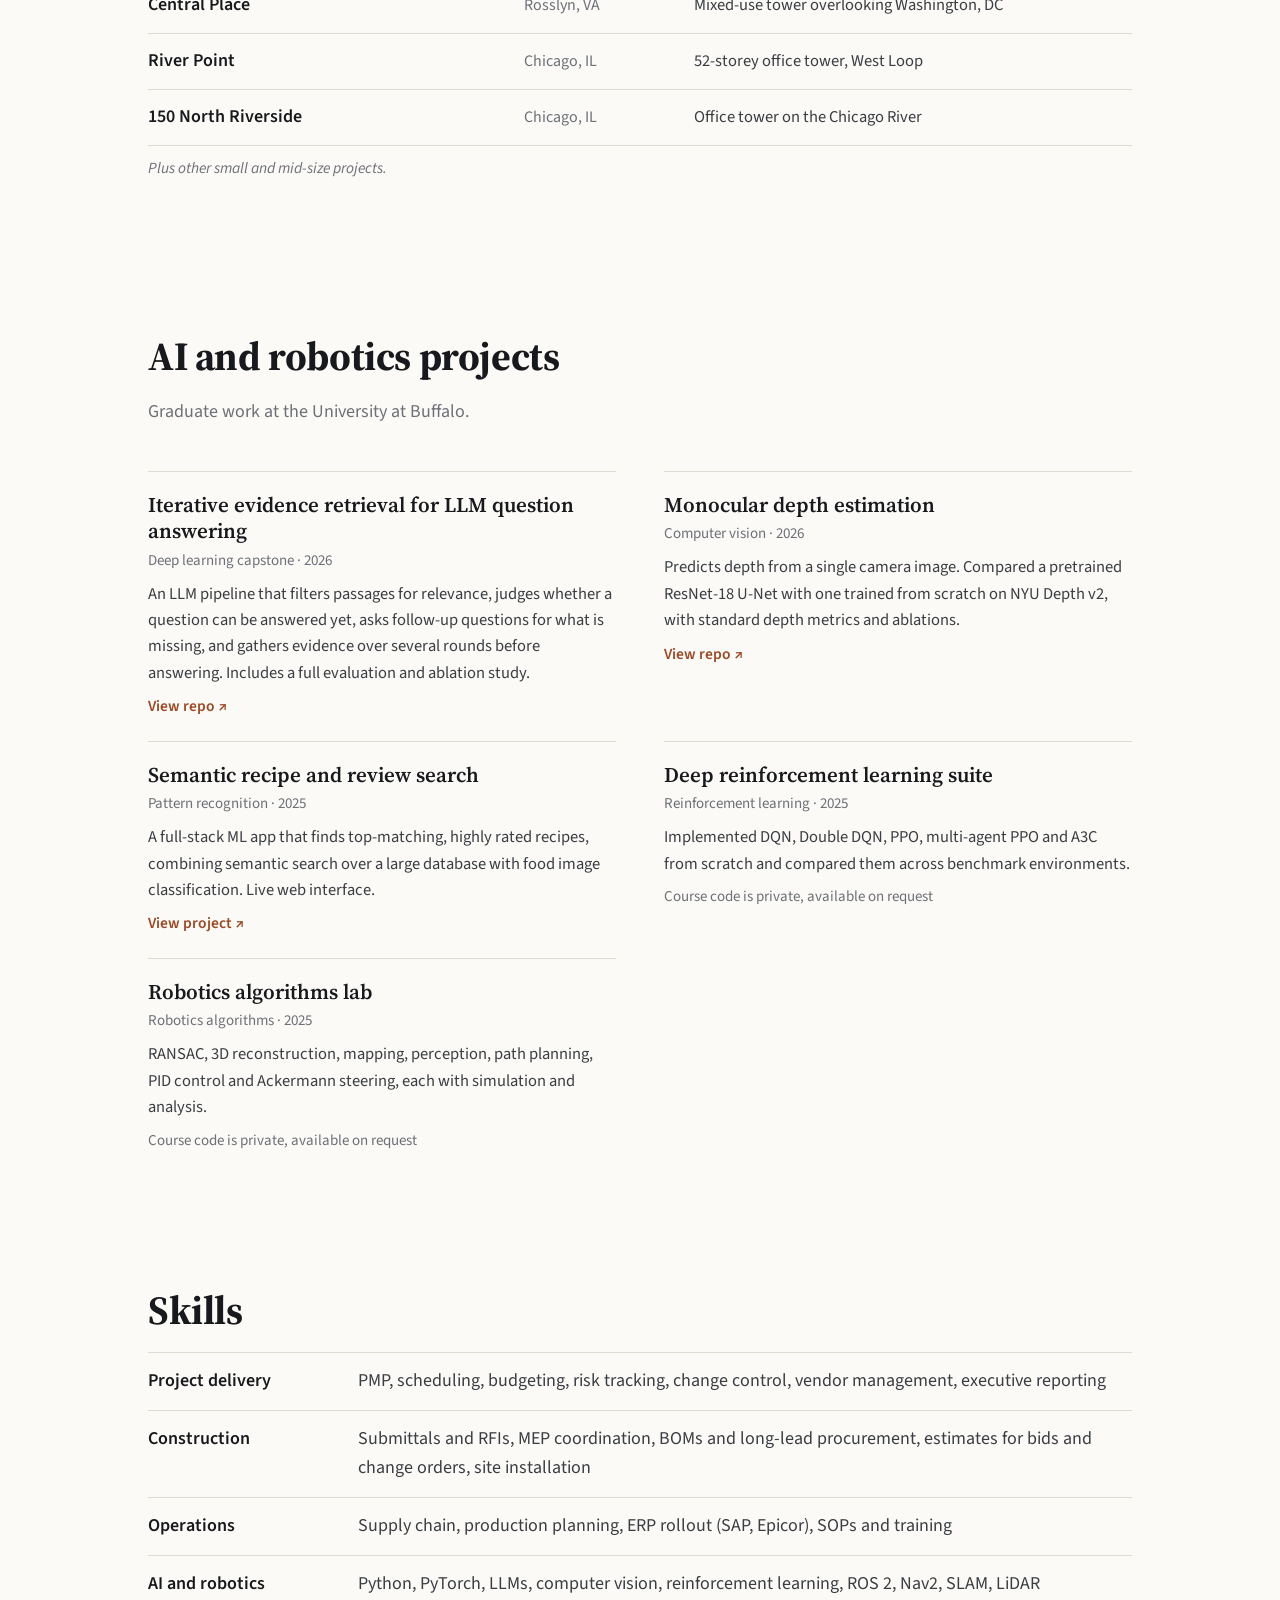
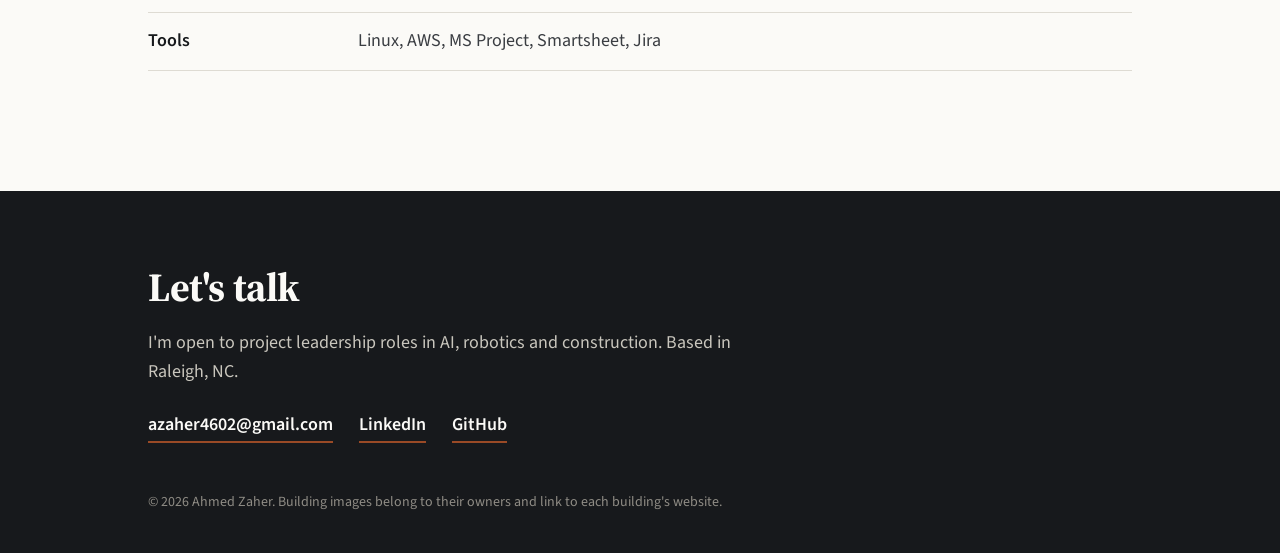
==== commit 6ca98e0a: "Redesign: timeline, featured work, construction and AI projects; mark dronestack repo private" ====
--- a/index.html
+++ b/index.html
@@ -3,475 +3,145 @@
 <head>
 <meta charset="UTF-8" />
 <meta name="viewport" content="width=device-width, initial-scale=1.0" />
-<title>Ahmed Zaher · AI &amp; Robotics · Program and Operations Leadership</title>
-<meta name="description" content="Ahmed Zaher: 10 years of program and operations leadership, MS in AI &amp; Robotics. Building at the intersection of autonomous systems and program operations." />
+<title>Ahmed Zaher · Construction and AI Project Leader</title>
+<meta name="description" content="Ahmed Zaher, PMP. Ten years delivering skyscraper projects such as One Vanderbilt and 3 World Trade Center, and an M.S. in AI and Robotics." />
 <link rel="preconnect" href="https://fonts.googleapis.com" />
 <link rel="preconnect" href="https://fonts.gstatic.com" crossorigin />
-<link href="https://fonts.googleapis.com/css2?family=Space+Grotesk:wght@400;500;600;700&family=Hanken+Grotesk:wght@400;500;600&family=JetBrains+Mono:wght@400;500&display=swap" rel="stylesheet" />
+<link href="https://fonts.googleapis.com/css2?family=Source+Serif+4:opsz,wght@8..60,400;8..60,600;8..60,700&family=Source+Sans+3:wght@400;500;600&display=swap" rel="stylesheet" />
 <style>
   :root {
-    --paper: #ffffff;
-    --paper-2: #f6f6f4;
-    --paper-3: #eeeeec;
-    --ink: #0e0e0f;
-    --ink-2: #2b2b2e;
-    --gray: #6b6b70;
-    --gray-2: #9a9a9f;
-    --line: #e3e3e0;
-    --line-ink: rgba(255, 255, 255, 0.14);
-
-    --font-display: "Space Grotesk", system-ui, sans-serif;
-    --font-body: "Hanken Grotesk", system-ui, sans-serif;
-    --font-mono: "JetBrains Mono", ui-monospace, monospace;
-
-    --max: 1120px;
-    --pad: clamp(20px, 5vw, 56px);
+    --paper: #fbfaf7;
+    --paper-2: #f1efe9;
+    --ink: #17191c;
+    --ink-2: #3a3d42;
+    --muted: #6d7077;
+    --line: #dedbd3;
+    --accent: #9a4a26;
+    --serif: "Source Serif 4", Georgia, serif;
+    --sans: "Source Sans 3", -apple-system, "Segoe UI", sans-serif;
+    --max: 1080px;
+    --pad: clamp(20px, 5vw, 48px);
   }
-
   * { box-sizing: border-box; margin: 0; padding: 0; }
-
-  html { scroll-behavior: smooth; scroll-padding-top: 84px; }
-
-  body {
-    background: var(--paper);
-    color: var(--ink);
-    font-family: var(--font-body);
-    font-size: 17px;
-    line-height: 1.6;
-    -webkit-font-smoothing: antialiased;
-    text-rendering: optimizeLegibility;
-  }
-
-  ::selection { background: var(--ink); color: var(--paper); }
-
-  a { color: inherit; text-decoration: none; }
-
-  .wrap {
-    max-width: var(--max);
-    margin: 0 auto;
-    padding-left: var(--pad);
-    padding-right: var(--pad);
-  }
-
-  .mono {
-    font-family: var(--font-mono);
-    font-size: 12px;
-    letter-spacing: 0.08em;
-    text-transform: uppercase;
-  }
-
-  /* ---------- NAV ---------- */
-  nav {
-    position: sticky;
-    top: 0;
-    z-index: 50;
-    background: rgba(255, 255, 255, 0.82);
-    backdrop-filter: blur(12px);
-    -webkit-backdrop-filter: blur(12px);
-    border-bottom: 1px solid var(--line);
-  }
-  .nav-inner {
-    height: 64px;
-    display: flex;
-    align-items: center;
-    justify-content: space-between;
-  }
-  .nav-brand {
-    font-family: var(--font-display);
-    font-weight: 600;
-    font-size: 16px;
-    letter-spacing: -0.01em;
-  }
-  .nav-brand span { color: var(--gray-2); }
-  .nav-links {
-    display: flex;
-    gap: 28px;
-    align-items: center;
-  }
-  .nav-links a {
-    font-family: var(--font-mono);
-    font-size: 12.5px;
-    letter-spacing: 0.04em;
-    color: var(--gray);
-    transition: color 0.18s ease;
-  }
-  .nav-links a:hover { color: var(--ink); }
-  .nav-links .nav-hide { display: inline; }
-
-  /* ---------- HERO ---------- */
-  .hero {
-    padding-top: clamp(72px, 13vw, 150px);
-    padding-bottom: clamp(64px, 11vw, 128px);
-    border-bottom: 1px solid var(--line);
-  }
-  .hero-tag {
-    color: var(--gray);
-    margin-bottom: 30px;
-    display: flex;
-    align-items: center;
-    gap: 12px;
-  }
-  .hero-tag::before {
-    content: "";
-    width: 28px;
-    height: 1px;
-    background: var(--ink);
-    display: inline-block;
-  }
-  .hero h1 {
-    font-family: var(--font-display);
-    font-weight: 600;
-    font-size: clamp(44px, 9vw, 104px);
-    line-height: 0.98;
-    letter-spacing: -0.035em;
-    margin-bottom: 28px;
-  }
-  .hero-lead {
-    font-family: var(--font-display);
-    font-weight: 400;
-    font-size: clamp(20px, 3.4vw, 30px);
-    line-height: 1.28;
-    letter-spacing: -0.015em;
-    max-width: 760px;
-    color: var(--ink-2);
-    margin-bottom: 22px;
-    text-wrap: balance;
-  }
-  .hero-sub {
-    color: var(--gray);
-    font-size: 16px;
-    max-width: 620px;
-    margin-bottom: 44px;
-  }
-  .hero-sub .dot { color: var(--gray-2); padding: 0 8px; }
-
-  .cta-row { display: flex; flex-wrap: wrap; gap: 14px; }
-  .btn {
-    display: inline-flex;
-    align-items: center;
-    gap: 10px;
-    font-family: var(--font-mono);
-    font-size: 13px;
-    letter-spacing: 0.02em;
-    padding: 13px 22px;
-    border: 1px solid var(--ink);
-    border-radius: 2px;
-    transition: all 0.18s ease;
-    cursor: pointer;
-    background: none;
-    color: var(--ink);
-  }
-  .btn .arr { transition: transform 0.18s ease; }
-  .btn:hover .arr { transform: translate(2px, -2px); }
-  .btn-primary { background: var(--ink); color: var(--paper); }
-  .btn-primary:hover { background: var(--ink-2); }
-  .btn-ghost:hover { background: var(--paper-2); }
-
-  /* ---------- SECTION SHELL ---------- */
-  section { scroll-margin-top: 80px; }
-  .block { padding-top: clamp(72px, 11vw, 128px); padding-bottom: clamp(72px, 11vw, 128px); }
-  .block + .block { border-top: 1px solid var(--line); }
-
-  .sec-head {
-    display: flex;
-    align-items: baseline;
-    gap: 18px;
-    margin-bottom: 52px;
-  }
-  .sec-num { color: var(--gray-2); }
-  .sec-title {
-    font-family: var(--font-display);
-    font-weight: 600;
-    font-size: clamp(26px, 4vw, 38px);
-    letter-spacing: -0.025em;
-  }
-
-  /* ---------- ABOUT ---------- */
-  .about-grid {
-    display: grid;
-    grid-template-columns: 1fr;
-    gap: 28px;
-    max-width: 820px;
-  }
-  .about-grid p {
-    font-size: clamp(19px, 2.4vw, 23px);
-    line-height: 1.55;
-    color: var(--ink-2);
-    letter-spacing: -0.01em;
-    text-wrap: pretty;
-  }
-  .about-grid p strong { font-weight: 600; color: var(--ink); }
-
-  /* ---------- PROJECTS ---------- */
-  .proj-grid {
-    display: grid;
-    grid-template-columns: repeat(2, 1fr);
-    gap: 20px;
-  }
-  .card {
-    border: 1px solid var(--line);
-    border-radius: 4px;
-    padding: 34px;
-    background: var(--paper);
-    transition: border-color 0.2s ease, transform 0.2s ease;
-    display: flex;
-    flex-direction: column;
-  }
-  .card:hover { border-color: var(--ink); transform: translateY(-3px); }
-
-  .card-label { color: var(--gray); margin-bottom: 18px; }
-  .card h3 {
-    font-family: var(--font-display);
-    font-weight: 600;
-    font-size: 23px;
-    letter-spacing: -0.02em;
-    margin-bottom: 14px;
-    line-height: 1.12;
-  }
-  .card p {
-    color: var(--gray);
-    font-size: 15.5px;
-    line-height: 1.6;
-    margin-bottom: 22px;
-  }
-  .tags { display: flex; flex-wrap: wrap; gap: 7px; margin-top: auto; }
-  .tag {
-    font-family: var(--font-mono);
-    font-size: 11px;
-    letter-spacing: 0.01em;
-    padding: 4px 9px;
-    background: var(--paper-2);
-    border: 1px solid var(--line);
-    border-radius: 3px;
-    color: var(--ink-2);
-  }
-  .card-link {
-    display: inline-flex;
-    align-items: center;
-    gap: 8px;
-    margin-top: 22px;
-    font-family: var(--font-mono);
-    font-size: 12.5px;
-    color: var(--ink);
-    border-bottom: 1px solid var(--line);
-    padding-bottom: 3px;
-    width: fit-content;
-    transition: border-color 0.18s ease;
-  }
-  .card-link .arr { transition: transform 0.18s ease; }
-  .card-link:hover { border-color: var(--ink); }
-  .card-link:hover .arr { transform: translate(2px, -2px); }
-  .card-link.disabled { color: var(--gray-2); border-color: transparent; cursor: default; }
-
-  /* Flagship */
-  .card-flagship {
-    grid-column: 1 / -1;
-    background: var(--ink);
-    border-color: var(--ink);
-    color: var(--paper);
-    padding: clamp(34px, 5vw, 56px);
-    display: grid;
-    grid-template-columns: 1.15fr 1fr;
-    gap: clamp(28px, 5vw, 64px);
-    align-items: start;
-  }
-  .card-flagship:hover { transform: translateY(-3px); border-color: var(--ink); }
-  .flag-badge {
-    display: inline-flex;
-    align-items: center;
-    gap: 8px;
-    font-family: var(--font-mono);
-    font-size: 11px;
-    letter-spacing: 0.12em;
-    color: var(--paper);
-    border: 1px solid var(--line-ink);
-    border-radius: 100px;
-    padding: 5px 13px;
-    margin-bottom: 26px;
-  }
-  .flag-badge::before {
-    content: "";
-    width: 6px; height: 6px; border-radius: 50%;
-    background: #8fd6a9;
-    box-shadow: 0 0 0 3px rgba(143, 214, 169, 0.18);
-  }
-  .card-flagship .card-label { color: var(--gray-2); }
-  .card-flagship h3 {
-    font-size: clamp(28px, 4.2vw, 42px);
-    margin-bottom: 20px;
-    line-height: 1.04;
-  }
-  .card-flagship p {
-    color: rgba(255, 255, 255, 0.66);
-    font-size: 16px;
-    line-height: 1.65;
-  }
-  .card-flagship .tag {
-    background: rgba(255, 255, 255, 0.06);
-    border-color: var(--line-ink);
-    color: rgba(255, 255, 255, 0.86);
-  }
-  .card-flagship .card-link {
-    color: var(--paper);
-    border-color: var(--line-ink);
-  }
-  .card-flagship .card-link:hover { border-color: var(--paper); }
-  .flag-right { display: flex; flex-direction: column; height: 100%; }
-
-  /* ---------- SKILLS ---------- */
-  .skill-row {
-    display: grid;
-    grid-template-columns: 180px 1fr;
-    gap: 24px;
-    padding: 26px 0;
-    border-top: 1px solid var(--line);
-  }
-  .skill-row:last-child { border-bottom: 1px solid var(--line); }
-  .skill-cat { color: var(--gray); padding-top: 4px; }
-  .skill-pills { display: flex; flex-wrap: wrap; gap: 8px; }
-  .pill {
-    font-family: var(--font-mono);
-    font-size: 12.5px;
-    padding: 6px 13px;
-    border: 1px solid var(--line);
-    border-radius: 100px;
-    color: var(--ink-2);
-    background: var(--paper);
-    transition: all 0.16s ease;
-  }
-  .pill:hover { border-color: var(--ink); background: var(--paper-2); }
-
-  /* ---------- EXPERIENCE ---------- */
-  .exp-list { max-width: 880px; }
-  .exp-item {
-    display: grid;
-    grid-template-columns: 1fr auto;
-    gap: 24px;
-    align-items: baseline;
-    padding: 24px 0;
-    border-top: 1px solid var(--line);
-    transition: padding-left 0.2s ease;
-  }
-  .exp-item:hover { padding-left: 10px; }
-  .exp-item:last-of-type { border-bottom: 1px solid var(--line); }
-  .exp-role {
-    font-family: var(--font-display);
-    font-weight: 600;
-    font-size: clamp(18px, 2.4vw, 22px);
-    letter-spacing: -0.02em;
-    line-height: 1.2;
-  }
-  .exp-org { color: var(--gray); font-size: 15px; margin-top: 4px; }
-  .exp-years { color: var(--gray-2); white-space: nowrap; }
-  .exp-foot { margin-top: 28px; }
-  .exp-foot a {
-    font-family: var(--font-mono);
-    font-size: 13px;
-    color: var(--ink);
-    border-bottom: 1px solid var(--line);
-    padding-bottom: 2px;
-    transition: border-color 0.18s ease;
-  }
-  .exp-foot a:hover { border-color: var(--ink); }
-
-  .exp-item ul { list-style:none; margin-top:12px; display:grid; gap:7px; max-width:760px; }
-  .exp-item li { color:var(--ink-2); font-size:15.5px; line-height:1.55; padding-left:18px; position:relative; }
-  .exp-item li::before { content:""; position:absolute; left:0; top:0.72em; width:8px; height:1px; background:var(--gray); }
-  .exp-years { align-self:start; padding-top:6px; }
-
-  /* ---------- CONSTRUCTION ---------- */
-  .cx-lead { color:var(--gray); font-size:17px; max-width:760px; margin:-24px 0 44px; }
-  .cx-group { margin-bottom:44px; }
-  .cx-group:last-child { margin-bottom:0; }
-  .cx-head { display:flex; justify-content:space-between; align-items:baseline; gap:16px; padding-bottom:12px; border-bottom:1px solid var(--ink); }
-  .cx-org { font-family:var(--font-display); font-weight:600; font-size:clamp(19px,2.4vw,23px); letter-spacing:-0.02em; }
-  .cx-role { color:var(--gray); font-size:14.5px; margin-top:2px; }
-  .cx-years { color:var(--gray-2); white-space:nowrap; }
-  .cx-row { display:grid; grid-template-columns:minmax(0,1.25fr) 150px minmax(0,1.6fr); gap:20px; padding:15px 0; border-bottom:1px solid var(--line); align-items:baseline; }
-  .cx-name { font-family:var(--font-display); font-weight:600; font-size:16.5px; letter-spacing:-0.01em; }
-  .cx-city { color:var(--gray); }
-  .cx-desc { color:var(--ink-2); font-size:15px; }
-  .cx-note { color:var(--gray); font-size:14.5px; font-style:italic; padding-top:12px; }
-
-  /* ---------- EDUCATION ---------- */
-  .edu-grid {
-    display: grid;
-    grid-template-columns: repeat(2, 1fr);
-    gap: 20px;
-  }
-  .edu-card {
-    border: 1px solid var(--line);
-    border-radius: 4px;
-    padding: 32px;
-  }
-  .edu-card .mono { color: var(--gray-2); margin-bottom: 16px; }
-  .edu-card h3 {
-    font-family: var(--font-display);
-    font-weight: 600;
-    font-size: 21px;
-    letter-spacing: -0.015em;
-    line-height: 1.2;
-    margin-bottom: 10px;
-  }
-  .edu-card .edu-meta { color: var(--gray); font-size: 15px; }
-
-  /* ---------- CONTACT / FOOTER ---------- */
-  .contact {
-    background: var(--ink);
-    color: var(--paper);
-  }
-  .contact .sec-num { color: var(--gray); }
-  .contact .sec-title { color: var(--paper); }
-  .contact-lead {
-    font-family: var(--font-display);
-    font-weight: 500;
-    font-size: clamp(28px, 5vw, 52px);
-    letter-spacing: -0.03em;
-    line-height: 1.05;
-    margin-bottom: 40px;
-    max-width: 800px;
-    text-wrap: balance;
-  }
-  .contact-lead a {
-    border-bottom: 2px solid var(--gray);
-    transition: border-color 0.2s ease;
-  }
-  .contact-lead a:hover { border-color: var(--paper); }
-  .contact-links { display: flex; flex-wrap: wrap; gap: 14px; }
-  .contact .btn { border-color: var(--line-ink); color: var(--paper); }
-  .contact .btn:hover { background: rgba(255,255,255,0.07); }
-  .contact .btn-primary { background: var(--paper); color: var(--ink); border-color: var(--paper); }
-  .contact .btn-primary:hover { background: var(--paper-3); }
-
-  footer {
-    border-top: 1px solid var(--line-ink);
-    padding: 32px 0;
-  }
-  .foot-inner {
-    display: flex;
-    justify-content: space-between;
-    align-items: center;
-    flex-wrap: wrap;
-    gap: 16px;
-  }
-  .foot-inner .mono { color: var(--gray-2); }
-  .foot-inner a.mono:hover { color: var(--paper); }
-
-  /* ---------- RESPONSIVE ---------- */
+  html { scroll-behavior: smooth; scroll-padding-top: 70px; }
+  body { background: var(--paper); color: var(--ink); font-family: var(--sans); font-size: 18px; line-height: 1.6; -webkit-font-smoothing: antialiased; }
+  a { color: inherit; }
+  img { display: block; max-width: 100%; }
+  .wrap { max-width: var(--max); margin: 0 auto; padding: 0 var(--pad); }
+
+  /* nav */
+  nav { position: sticky; top: 0; z-index: 20; background: rgba(251,250,247,0.94); backdrop-filter: blur(8px); border-bottom: 1px solid var(--line); }
+  .nav-inner { height: 58px; display: flex; align-items: center; justify-content: space-between; }
+  .brand { font-family: var(--serif); font-weight: 600; font-size: 19px; text-decoration: none; }
+  .nav-links { display: flex; gap: 26px; font-size: 15.5px; }
+  .nav-links a { text-decoration: none; color: var(--ink-2); }
+  .nav-links a:hover { color: var(--accent); }
+
+  /* intro */
+  .intro { padding: clamp(64px, 10vw, 120px) 0 56px; }
+  .intro h1 { font-family: var(--serif); font-weight: 700; font-size: clamp(44px, 7vw, 76px); line-height: 1.02; letter-spacing: -0.02em; margin-bottom: 26px; }
+  .intro .lead { font-family: var(--serif); font-size: clamp(21px, 2.6vw, 27px); line-height: 1.4; color: var(--ink-2); max-width: 780px; margin-bottom: 18px; }
+  .intro .sub { color: var(--muted); max-width: 700px; margin-bottom: 30px; }
+  .links { display: flex; flex-wrap: wrap; gap: 10px 26px; font-weight: 600; }
+  .links a { text-decoration: none; border-bottom: 2px solid var(--accent); padding-bottom: 1px; }
+  .links a:hover { color: var(--accent); }
+
+  /* numbers */
+  .numbers { border-top: 1px solid var(--ink); border-bottom: 1px solid var(--line); display: grid; grid-template-columns: repeat(5, 1fr); }
+  .num { padding: 26px 18px 24px 0; }
+  .num + .num { padding-left: 18px; border-left: 1px solid var(--line); }
+  .num b { display: block; font-family: var(--serif); font-size: clamp(28px, 3.4vw, 38px); font-weight: 600; line-height: 1.1; margin-bottom: 6px; }
+  .num span { color: var(--muted); font-size: 15px; line-height: 1.35; display: block; }
+
+  /* sections */
+  section { padding: clamp(64px, 9vw, 104px) 0 0; }
+  h2 { font-family: var(--serif); font-weight: 700; font-size: clamp(30px, 4vw, 40px); letter-spacing: -0.01em; margin-bottom: 10px; }
+  .sec-intro { color: var(--muted); max-width: 680px; margin-bottom: 44px; }
+
+  /* timeline */
+  .timeline { position: relative; margin-left: 8px; }
+  .timeline::before { content: ""; position: absolute; left: 0; top: 8px; bottom: 8px; width: 2px; background: var(--line); }
+  .stop { position: relative; display: grid; grid-template-columns: 150px 1fr; gap: 28px; padding: 0 0 46px 34px; }
+  .stop:last-child { padding-bottom: 0; }
+  .stop::before { content: ""; position: absolute; left: -6px; top: 7px; width: 14px; height: 14px; border-radius: 50%; background: var(--paper); border: 2px solid var(--ink); }
+  .stop.ai::before { background: var(--accent); border-color: var(--accent); }
+  .when { font-weight: 600; color: var(--ink-2); font-size: 16px; padding-top: 1px; }
+  .where { color: var(--muted); font-size: 15px; font-weight: 400; display: block; }
+  .stop h3 { font-family: var(--serif); font-size: 24px; font-weight: 600; line-height: 1.2; }
+  .stop .org { color: var(--muted); margin-bottom: 10px; }
+  .stop p { color: var(--ink-2); max-width: 680px; }
+  .stop ul { margin: 10px 0 0 18px; color: var(--ink-2); max-width: 680px; }
+  .stop li { margin-bottom: 5px; }
+  .built { margin-top: 12px; font-size: 16px; color: var(--muted); }
+  .built strong { color: var(--ink-2); font-weight: 600; }
+  .story-link { display: inline-block; margin-top: 12px; font-weight: 600; font-size: 16px; color: var(--accent); text-decoration: none; }
+  .story-link:hover { text-decoration: underline; }
+
+  /* stories */
+  .story { display: grid; grid-template-columns: 1fr 1fr; gap: clamp(28px, 5vw, 60px); align-items: center; padding: 48px 0; border-top: 1px solid var(--line); }
+  .story:first-of-type { border-top: 0; padding-top: 0; }
+  .story.flip .story-media { order: 2; }
+  .story-media figure { margin: 0; }
+  .story-media img { width: 100%; height: 400px; object-fit: cover; border-radius: 3px; }
+  .story-media img.contain { object-fit: contain; background: var(--paper-2); padding: 18px 0; }
+  figcaption { font-size: 13.5px; color: var(--muted); margin-top: 8px; }
+  figcaption a { color: var(--muted); }
+  .kicker { font-size: 15px; font-weight: 600; color: var(--accent); margin-bottom: 8px; }
+  .story h3 { font-family: var(--serif); font-size: clamp(26px, 3vw, 32px); font-weight: 700; line-height: 1.15; margin-bottom: 18px; }
+  .story dl { display: grid; gap: 12px; }
+  .story dt { font-weight: 600; font-size: 16px; }
+  .story dd { color: var(--ink-2); }
+  .story .more { display: inline-block; margin-top: 18px; font-weight: 600; color: var(--accent); text-decoration: none; }
+  .story .more:hover { text-decoration: underline; }
+  .panel { height: 400px; border-radius: 3px; background: var(--ink); color: var(--paper); display: flex; flex-direction: column; justify-content: center; padding: 40px; }
+  .panel b { font-family: var(--serif); font-size: clamp(56px, 8vw, 88px); line-height: 1; font-weight: 600; }
+  .panel span { font-size: 18px; color: #c9c6bd; margin-top: 10px; max-width: 340px; }
+  .panel .row { display: flex; gap: 34px; margin-top: 30px; padding-top: 22px; border-top: 1px solid rgba(255,255,255,0.15); }
+  .panel .row div { font-size: 15px; color: #c9c6bd; }
+  .panel .row strong { display: block; font-family: var(--serif); font-size: 28px; color: var(--paper); font-weight: 600; }
+
+  /* tables */
+  .group { margin-bottom: 40px; }
+  .group-head { display: flex; justify-content: space-between; align-items: baseline; gap: 16px; border-bottom: 2px solid var(--ink); padding-bottom: 8px; }
+  .group-head h3 { font-family: var(--serif); font-size: 22px; font-weight: 600; }
+  .group-head span { color: var(--muted); font-size: 15.5px; white-space: nowrap; }
+  .prow { display: grid; grid-template-columns: minmax(0, 1.3fr) 150px minmax(0, 1.6fr); gap: 20px; padding: 13px 0; border-bottom: 1px solid var(--line); align-items: baseline; }
+  .prow .n { font-weight: 600; }
+  .prow .c { color: var(--muted); font-size: 16px; }
+  .prow .d { color: var(--ink-2); font-size: 16.5px; }
+  .note { color: var(--muted); font-size: 15.5px; font-style: italic; padding-top: 10px; }
+
+  .work { display: grid; grid-template-columns: 1fr 1fr; gap: 0 48px; }
+  .work-item { padding: 20px 0; border-top: 1px solid var(--line); }
+  .work-item h3 { font-family: var(--serif); font-size: 21px; font-weight: 600; line-height: 1.25; margin-bottom: 4px; }
+  .work-item .meta { color: var(--muted); font-size: 15px; margin-bottom: 8px; }
+  .work-item p { color: var(--ink-2); font-size: 16.5px; }
+  .work-item a { display: inline-block; margin-top: 8px; font-weight: 600; font-size: 15.5px; color: var(--accent); text-decoration: none; }
+  .work-item a:hover { text-decoration: underline; }
+  .work-item .private { display: inline-block; margin-top: 8px; font-size: 15px; color: var(--muted); }
+
+  .skills { display: grid; grid-template-columns: 210px 1fr; border-top: 1px solid var(--line); }
+  .skills dt, .skills dd { padding: 14px 0; border-bottom: 1px solid var(--line); }
+  .skills dt { font-weight: 600; }
+  .skills dd { color: var(--ink-2); }
+
+  footer { margin-top: clamp(72px, 10vw, 120px); background: var(--ink); color: var(--paper); padding: 64px 0 40px; }
+  footer h2 { color: var(--paper); }
+  footer p { color: #c9c6bd; margin-bottom: 24px; max-width: 600px; }
+  footer .links a { color: var(--paper); }
+  footer .small { margin-top: 48px; font-size: 14px; color: #8f8c85; }
+
   @media (max-width: 860px) {
-    body { font-size: 16px; }
-    .card-flagship { grid-template-columns: 1fr; gap: 28px; }
-    .proj-grid { grid-template-columns: 1fr; }
-    .skill-row { grid-template-columns: 1fr; gap: 14px; }
-    .edu-grid { grid-template-columns: 1fr; }
-    .cx-row { grid-template-columns: 1fr; gap:4px; }
-    .cx-head { flex-direction:column; gap:4px; }
-    .nav-links .nav-hide { display: none; }
-  }
-  @media (max-width: 520px) {
-    .exp-item { grid-template-columns: 1fr; gap: 6px; }
-    .card { padding: 26px; }
-    .cta-row .btn { flex: 1; justify-content: center; }
+    .numbers { grid-template-columns: 1fr 1fr; }
+    .num, .num + .num { padding: 18px 12px 18px 0; border-left: 0; border-top: 1px solid var(--line); }
+    .stop { grid-template-columns: 1fr; gap: 6px; }
+    .story, .work { grid-template-columns: 1fr; }
+    .story.flip .story-media { order: 0; }
+    .story-media img, .panel { height: 300px; }
+    .prow { grid-template-columns: 1fr; gap: 2px; }
+    .skills { grid-template-columns: 1fr; }
+    .skills dt { border-bottom: 0; padding-bottom: 0; }
+    .nav-links a.hide { display: none; }
   }
 </style>
 </head>
@@ -479,359 +149,326 @@
 
 <nav>
   <div class="wrap nav-inner">
-    <a href="#top" class="nav-brand">Ahmed Zaher<span> ·</span></a>
+    <a href="#top" class="brand">Ahmed Zaher</a>
     <div class="nav-links">
-      <a href="#about" class="nav-hide">About</a>
-      <a href="#projects">Projects</a>
-      <a href="#construction" class="nav-hide">Construction</a>
-      <a href="#skills" class="nav-hide">Skills</a>
-      <a href="#experience" class="nav-hide">Experience</a>
+      <a href="#path">My path</a>
+      <a href="#stories" class="hide">Featured work</a>
+      <a href="#projects" class="hide">Projects</a>
       <a href="#contact">Contact</a>
     </div>
   </div>
 </nav>
 
-<header id="top" class="hero">
-  <div class="wrap">
-    <div class="hero-tag mono">Robotics &amp; AI · Business Leadership</div>
-    <h1>Ahmed&nbsp;Zaher</h1>
-    <p class="hero-lead" data-comment-anchor="0bbd215ebe-p">10 years of leadership. MS in AI &amp; Robotics. Building at the intersection.</p>
-    <p class="hero-sub mono">MS Engineering Science: AI &amp; Robotics<span class="dot">·</span>PMP<span class="dot">·</span>Head of Operations</p>
-    <div class="cta-row">
-      <a href="#projects" class="btn btn-primary">View Projects <span class="arr">↗</span></a>
-      <a href="https://github.com/azaher1215" class="btn btn-ghost" target="_blank" rel="noopener">GitHub <span class="arr">↗</span></a>
-      <a href="mailto:azaher4602@gmail.com" class="btn btn-ghost">Email <span class="arr">↗</span></a>
+<header id="top" class="intro">
+  <div class="wrap">
+    <h1>Ahmed Zaher, PMP</h1>
+    <p class="lead">I spent ten years delivering skyscraper projects in New York, Chicago and Toronto. I then earned a master's in AI and robotics, and now I lead technical projects in both worlds.</p>
+    <p class="sub">Mechanical engineer by training. I have taken projects from first design through production, installation and launch, and built AI systems that run in production. Based in Raleigh, NC.</p>
+    <div class="links">
+      <a href="mailto:azaher4602@gmail.com">azaher4602@gmail.com</a>
+      <a href="https://www.linkedin.com/in/az1205" target="_blank" rel="noopener">LinkedIn</a>
+      <a href="https://github.com/azaher1215" target="_blank" rel="noopener">GitHub</a>
     </div>
   </div>
 </header>
 
+<div class="wrap">
+  <div class="numbers">
+    <div class="num"><b>$250M+</b><span>in skyscraper projects I owned</span></div>
+    <div class="num"><b>25</b><span>suppliers in 12 countries coordinated</span></div>
+    <div class="num"><b>20+</b><span>concurrent projects run as a director</span></div>
+    <div class="num"><b>3x</b><span>throughput after redesigning operations</span></div>
+    <div class="num"><b>3,500+</b><span>AI-generated tests running in CI</span></div>
+  </div>
+</div>
+
 <main>
 
-  <!-- ABOUT -->
-  <section id="about" class="block">
-    <div class="wrap">
-      <div class="sec-head">
-        <span class="sec-num mono">01</span>
-        <h2 class="sec-title">About</h2>
-      </div>
-      <div class="about-grid">
-        <p data-comment-anchor="79e39833e4-p">I started my career as an engineering designer and spent a decade leading operations, supply chain, and cross-functional teams on <strong>$250M+ projects</strong>, including skyscrapers like One Vanderbilt, 3 World Trade Center and The Spiral in New York.</p>
-        <p data-comment-anchor="5434c9c688-p">I returned to graduate school to formalize what I have always been drawn to: the intersection of the physical world with the latest technological advances.</p>
-        <p data-comment-anchor="5e0e4bd2fc-p">I now combine deep leadership experience with hands-on expertise in robotics and ML.</p>
-      </div>
-    </div>
-  </section>
-
-  <!-- PROJECTS -->
-  <section id="projects" class="block">
-    <div class="wrap">
-      <div class="sec-head">
-        <span class="sec-num mono">02</span>
-        <h2 class="sec-title">AI &amp; Robotics Projects</h2>
-      </div>
-
-      <div class="proj-grid">
-
-        <!-- FLAGSHIP -->
-        <article class="card card-flagship">
-          <div class="flag-left">
-            <span class="flag-badge">Flagship</span>
-            <div class="card-label mono">DRONES Lab · University at Buffalo · 2026</div>
-            <h3>Autonomous Navigation Stack</h3>
-            <p>Built a modular, reproducible ROS2 navigation pipeline for Boston Dynamics Spot and Clearpath Jackal. Eight interchangeable stack configurations covering four SLAM methods (SLAM Toolbox, FAST-LIO, ORB-SLAM3, RTAB-Map), with Nav2 planner/controller profiles and an identical evaluation harness across both robots.</p>
-            <a href="dronestack/" target="_blank" rel="noopener" class="card-link">View project <span class="arr">↗</span></a>
+<section id="path">
+  <div class="wrap">
+    <h2>My path</h2>
+    <p class="sec-intro">From designing building systems to running the whole project, then leading operations and building with AI.</p>
+
+    <div class="timeline">
+      <div class="stop">
+        <div class="when">2015<span class="where">Minneapolis, MN</span></div>
+        <div>
+          <h3>B.S. Mechanical Engineering</h3>
+          <div class="org">University of Minnesota, management minor</div>
+        </div>
+      </div>
+
+      <div class="stop">
+        <div class="when">2015 – 2020<span class="where">Minneapolis, Montreal and New York</span></div>
+        <div>
+          <h3>Engineering Designer to Project Manager</h3>
+          <div class="org">Permasteelisa North America</div>
+          <p>Promoted through four roles in under five years. I went from designing building systems to owning entire projects.</p>
+          <ul>
+            <li>Owned $250M+ in skyscraper projects from design, BOMs and long-lead purchasing through production, logistics and site installation</li>
+            <li>Coordinated 25 suppliers across 12 countries and managed a 20+ person team</li>
+            <li>Ran phase-gated delivery with design and change control, managed submittals and RFIs, coordinated with MEP trades, and prepared estimates for bids and change orders</li>
+          </ul>
+          <div class="built"><strong>Buildings:</strong> One Vanderbilt and SUMMIT, The Spiral, 3 World Trade Center, 111 Murray Street, Central Place, River Point, 150 North Riverside</div>
+          <a class="story-link" href="#one-vanderbilt">Read the One Vanderbilt story ↓</a>
+        </div>
+      </div>
+
+      <div class="stop">
+        <div class="when">2020 – 2021<span class="where">New York, NY</span></div>
+        <div>
+          <h3>Senior Project Manager</h3>
+          <div class="org">New Hudson Facades</div>
+          <p>Managed large construction projects through submittals, RFIs, MEP coordination and installation, with resource plans and reporting that controlled cost and held client milestones.</p>
+          <div class="built"><strong>Projects:</strong> Deutsche Bank Center (formerly Time Warner Center) recladding and interior work; a private Manhattan penthouse</div>
+        </div>
+      </div>
+
+      <div class="stop">
+        <div class="when">2021 – 2022<span class="where">Ontario, Canada</span></div>
+        <div>
+          <h3>Director of Project Operations</h3>
+          <div class="org">Bvglazing Systems</div>
+          <ul>
+            <li>Ran 20+ concurrent multi-million-dollar building projects with real-time milestone, material and delivery-risk tracking</li>
+            <li>Tripled throughput within the two-year target by redesigning procurement, production and project management workflows</li>
+            <li>Led selection, rollout and training of a company-wide ERP/CRM</li>
+            <li>Introduced algorithmic modeling to the company</li>
+          </ul>
+          <div class="built"><strong>Buildings:</strong> SkyTower at Pinnacle One Yonge, 1000M, M2M Condominiums, Avenue Bellevue</div>
+          <a class="story-link" href="#skytower">Read the SkyTower story ↓</a>
+        </div>
+      </div>
+
+      <div class="stop ai">
+        <div class="when">2022 – Present<span class="where">New York, NY</span></div>
+        <div>
+          <h3>Head of Operations</h3>
+          <div class="org">Kemet Financial Technologies</div>
+          <ul>
+            <li>Built the test-generation part of an in-house AI agent factory: 3,500+ end-to-end tests now run automatically in CI</li>
+            <li>Own product delivery end to end: intake, requirements, prioritization with engineering, release and post-launch support</li>
+            <li>Built SOPs, budgets and executive dashboards from scratch, and prepared the projections behind a successful funding round</li>
+          </ul>
+          <a class="story-link" href="#ai-testing">Read the AI testing story ↓</a>
+        </div>
+      </div>
+
+      <div class="stop ai">
+        <div class="when">2026<span class="where">Buffalo, NY</span></div>
+        <div>
+          <h3>M.S. Engineering Science: AI and Robotics</h3>
+          <div class="org">University at Buffalo</div>
+          <p>Hands-on work in robot navigation, large language models, computer vision and reinforcement learning, capped by a navigation stack for Boston Dynamics Spot and Clearpath Jackal.</p>
+          <a class="story-link" href="#nav-stack">Read the robotics story ↓</a>
+        </div>
+      </div>
+    </div>
+  </div>
+</section>
+
+<section id="stories">
+  <div class="wrap">
+    <h2>Featured work</h2>
+    <p class="sec-intro">Two construction projects and two AI and robotics projects.</p>
+
+    <article class="story" id="one-vanderbilt">
+      <div class="story-media">
+        <figure>
+          <img src="img/one-vanderbilt.webp" alt="One Vanderbilt tower in Midtown Manhattan at dusk" loading="lazy" />
+          <figcaption>Image: <a href="https://www.onevanderbilt.com/" target="_blank" rel="noopener">onevanderbilt.com</a></figcaption>
+        </figure>
+      </div>
+      <div>
+        <div class="kicker">Construction · Permasteelisa</div>
+        <h3>One Vanderbilt and the SUMMIT observation deck</h3>
+        <dl>
+          <dt>The project</dt>
+          <dd>A 1,401 ft office tower next to Grand Central Terminal, home of the SUMMIT observation deck.</dd>
+          <dt>What I owned</dt>
+          <dd>The project from design, BOMs and long-lead purchasing through production, logistics and site installation, with suppliers across 12 countries.</dd>
+          <dt>Also delivered</dt>
+          <dd>The Spiral at 66 Hudson Boulevard and work on 3 World Trade Center, for $250M+ in projects in total.</dd>
+        </dl>
+      </div>
+    </article>
+
+    <article class="story flip" id="skytower">
+      <div class="story-media">
+        <figure>
+          <img src="img/skytower.webp" alt="Aerial view of SkyTower at Pinnacle One Yonge on the Toronto waterfront" loading="lazy" />
+          <figcaption>Image: <a href="https://pinnacleoneyonge.com/" target="_blank" rel="noopener">pinnacleoneyonge.com</a></figcaption>
+        </figure>
+      </div>
+      <div>
+        <div class="kicker">Construction and technology · Bvglazing</div>
+        <h3>SkyTower at Pinnacle One Yonge</h3>
+        <dl>
+          <dt>The project</dt>
+          <dd>Canada's tallest residential tower, at 106 storeys on the Toronto waterfront.</dd>
+          <dt>What I changed</dt>
+          <dd>I introduced algorithmic modeling to the company. We wrote algorithms that took the building's complex geometry from design straight to manufacturing and grouped panels into production lots to cut cost.</dd>
+          <dt>Making it stick</dt>
+          <dd>The method was new to the company, so I trained the teams and wrote new SOPs to make sure the work was done right.</dd>
+        </dl>
+      </div>
+    </article>
+
+    <article class="story" id="ai-testing">
+      <div class="story-media">
+        <div class="panel">
+          <b>3,500+</b>
+          <span>end-to-end tests written by AI and run automatically in CI</span>
+          <div class="row">
+            <div><strong>Tickets</strong>in</div>
+            <div><strong>Tests</strong>out</div>
+            <div><strong>Nearly all</strong>user workflows covered</div>
           </div>
-          <div class="flag-right">
-            <div class="tags">
-              <span class="tag">ROS2</span>
-              <span class="tag">SLAM</span>
-              <span class="tag">Nav2</span>
-              <span class="tag">LiDAR</span>
-              <span class="tag">Python</span>
-              <span class="tag">Gazebo</span>
-              <span class="tag">Webots</span>
-            </div>
+        </div>
+      </div>
+      <div>
+        <div class="kicker">AI · Kemet Financial Technologies</div>
+        <h3>AI that writes the tests</h3>
+        <dl>
+          <dt>The setting</dt>
+          <dd>A trading platform used by top New York trading desks, where every release has to work.</dd>
+          <dt>What I built</dt>
+          <dd>The test-generation part of an in-house AI agent factory. It turns tickets and acceptance criteria into end-to-end tests.</dd>
+          <dt>Result</dt>
+          <dd>3,500+ tests now run automatically in CI, covering nearly every user workflow in the trading system.</dd>
+        </dl>
+      </div>
+    </article>
+
+    <article class="story flip" id="nav-stack">
+      <div class="story-media">
+        <div class="panel">
+          <b>8</b>
+          <span>interchangeable navigation stacks, tested side by side</span>
+          <div class="row">
+            <div><strong>4</strong>SLAM methods</div>
+            <div><strong>2</strong>robots</div>
+            <div><strong>1</strong>evaluation harness</div>
           </div>
-        </article>
-
-        <!-- LLM QA -->
-        <article class="card">
-          <div class="card-label mono">Deep Learning Capstone · UB · 2026</div>
-          <h3>Iterative Evidence Retrieval for LLM Question Answering</h3>
-          <p>LLM pipeline for questions that need several pieces of evidence. It breaks documents into passages, filters them for relevance, judges whether the question can be answered yet, writes follow-up questions for what is missing, and gathers evidence over several rounds before answering. Includes a full evaluation and ablation study.</p>
-          <div class="tags">
-            <span class="tag">Python</span>
-            <span class="tag">LLMs</span>
-            <span class="tag">Retrieval</span>
-            <span class="tag">Multi-hop QA</span>
-            <span class="tag">Evaluation</span>
-          </div>
-          <a href="https://github.com/azaher1215/CSE676-Capstone" target="_blank" rel="noopener" class="card-link">View repo <span class="arr">↗</span></a>
-        </article>
-
-        <!-- CARD 2 -->
-        <article class="card">
-          <div class="card-label mono">Pattern Recognition · UB · 2025</div>
-          <h3>Semantic Recipe &amp; Review Search</h3>
-          <p>Full-stack ML platform that returns top-matching and highly-rated recipes from a large database. Built a data classification and normalization pipeline to improve semantic search quality, combined with image classification for visual pattern recognition. Ships with a live web interface.</p>
-          <div class="tags">
-            <span class="tag">Python</span>
-            <span class="tag">PyTorch</span>
-            <span class="tag">NLP</span>
-            <span class="tag">Semantic Search</span>
-            <span class="tag">Image Classification</span>
-            <span class="tag">Web App</span>
-          </div>
-          <a href="https://huggingface.co/PatternGroup5" target="_blank" rel="noopener" class="card-link">View project <span class="arr">↗</span></a>
-        </article>
-
-        <!-- DEPTH -->
-        <article class="card">
-          <div class="card-label mono">Computer Vision · UB · 2026</div>
-          <h3>Monocular Depth Estimation</h3>
-          <p>Predicts a dense depth map from a single camera image. Compared a pretrained ResNet-18 U-Net against a U-Net trained from scratch on NYU Depth v2, with L1 and scale-invariant losses, standard depth metrics and ablations.</p>
-          <div class="tags">
-            <span class="tag">Python</span>
-            <span class="tag">PyTorch</span>
-            <span class="tag">Computer Vision</span>
-            <span class="tag">CNNs</span>
-            <span class="tag">Depth Estimation</span>
-          </div>
-          <a href="https://github.com/azaher1215/CSE573-Final-project" target="_blank" rel="noopener" class="card-link">View repo <span class="arr">↗</span></a>
-        </article>
-
-        <!-- CARD 3 -->
-        <article class="card">
-          <div class="card-label mono">Reinforcement Learning · UB · 2025</div>
-          <h3>Deep Reinforcement Learning Suite</h3>
-          <p>Implemented five RL algorithms from the ground up: DQN, Double DQN, PPO, Multi-Agent PPO, and A3C, with comparative evaluation across benchmark environments. Covers value-based, policy gradient, and actor-critic methods.</p>
-          <div class="tags">
-            <span class="tag">Python</span>
-            <span class="tag">PyTorch</span>
-            <span class="tag">DQN</span>
-            <span class="tag">PPO</span>
-            <span class="tag">A3C</span>
-            <span class="tag">Multi-Agent RL</span>
-          </div>
-          <span class="card-link disabled">Course code private · available on request</span>
-        </article>
-
-        <!-- CARD 4 -->
-        <article class="card">
-          <div class="card-label mono">Robotics Algorithms · UB · 2025</div>
-          <h3>Robotics Algorithms Lab</h3>
-          <p data-comment-anchor="77e815be39-p">Hands-on implementations of core robotics algorithms: RANSAC, 3D reconstruction, mapping, perception pipelines, path planners, PID controllers, and Ackermann steering models. Each module paired with simulation and analysis.</p>
-          <div class="tags">
-            <span class="tag">Python</span>
-            <span class="tag">RANSAC</span>
-            <span class="tag">3D Reconstruction</span>
-            <span class="tag">Mapping</span>
-            <span class="tag">Path Planning</span>
-            <span class="tag">PID</span>
-            <span class="tag">Ackermann</span>
-            <span class="tag">Robot Perception</span>
-          </div>
-          <span class="card-link disabled">Course code private · available on request</span>
-        </article>
-
-      </div>
-    </div>
-  </section>
-
-  <!-- CONSTRUCTION -->
-  <section id="construction" class="block">
-    <div class="wrap">
-      <div class="sec-head">
-        <span class="sec-num mono">03</span>
-        <h2 class="sec-title">Construction Projects</h2>
-      </div>
-      <p class="cx-lead">A decade delivering large building programs, from design and procurement through production, installation and closeout.</p>
-      <div class="cx-list">
-        <div class="cx-group">
-          <div class="cx-head"><div><div class="cx-org">Bvglazing Systems</div><div class="cx-role">Director of Project Operations</div></div><div class="cx-years mono">2021 – 2022</div></div>
-          <div class="cx-row"><div class="cx-name">SkyTower at Pinnacle One Yonge</div><div class="cx-city mono">Toronto, ON</div><div class="cx-desc">Canada&#x27;s tallest residential tower (106 storeys). Introduced algorithmic modeling to take the design straight to manufacturing</div></div>
-          <div class="cx-row"><div class="cx-name">1000M</div><div class="cx-city mono">Chicago, IL</div><div class="cx-desc">73-storey residential tower, South Michigan Avenue</div></div>
-          <div class="cx-row"><div class="cx-name">M2M Condominiums</div><div class="cx-city mono">Toronto, ON</div><div class="cx-desc">Multi-tower residential community on Yonge Street</div></div>
-          <div class="cx-row"><div class="cx-name">Avenue Bellevue</div><div class="cx-city mono">Bellevue, WA</div><div class="cx-desc">Two-tower luxury residential and hotel development</div></div>
-          <div class="cx-note">Plus many small and mid-size projects, within a portfolio of 20+ concurrent multi-million-dollar projects.</div>
-        </div>
-        <div class="cx-group">
-          <div class="cx-head"><div><div class="cx-org">New Hudson Facades</div><div class="cx-role">Sr. Project Manager</div></div><div class="cx-years mono">2020 – 2021</div></div>
-          <div class="cx-row"><div class="cx-name">Deutsche Bank Center (formerly Time Warner Center)</div><div class="cx-city mono">New York, NY</div><div class="cx-desc">Led exterior recladding and interior work</div></div>
-          <div class="cx-row"><div class="cx-name">Private penthouse residence</div><div class="cx-city mono">New York, NY</div><div class="cx-desc">Ceilings, wall finishes and painting for the company owner&#x27;s penthouse</div></div>
-        </div>
-        <div class="cx-group">
-          <div class="cx-head"><div><div class="cx-org">Permasteelisa Group</div><div class="cx-role">Building Information Designer to Project Manager</div></div><div class="cx-years mono">2015 – 2020</div></div>
-          <div class="cx-row"><div class="cx-name">One Vanderbilt and SUMMIT observation deck</div><div class="cx-city mono">New York, NY</div><div class="cx-desc">1,401 ft office tower next to Grand Central</div></div>
-          <div class="cx-row"><div class="cx-name">The Spiral, 66 Hudson Boulevard</div><div class="cx-city mono">New York, NY</div><div class="cx-desc">66-storey office tower, Hudson Yards</div></div>
-          <div class="cx-row"><div class="cx-name">3 World Trade Center</div><div class="cx-city mono">New York, NY</div><div class="cx-desc">80-storey office tower, World Trade Center campus</div></div>
-          <div class="cx-row"><div class="cx-name">111 Murray Street</div><div class="cx-city mono">New York, NY</div><div class="cx-desc">60-storey residential tower, Tribeca</div></div>
-          <div class="cx-row"><div class="cx-name">Central Place</div><div class="cx-city mono">Rosslyn, VA</div><div class="cx-desc">Mixed-use tower overlooking Washington, DC</div></div>
-          <div class="cx-row"><div class="cx-name">River Point</div><div class="cx-city mono">Chicago, IL</div><div class="cx-desc">52-storey office tower, West Loop</div></div>
-          <div class="cx-row"><div class="cx-name">150 North Riverside</div><div class="cx-city mono">Chicago, IL</div><div class="cx-desc">Office tower on the Chicago River</div></div>
-          <div class="cx-note">Plus other small and mid-size projects.</div>
-        </div>
-      </div>
-    </div>
-  </section>
-
-  <!-- SKILLS -->
-  <section id="skills" class="block">
-    <div class="wrap">
-      <div class="sec-head">
-        <span class="sec-num mono">04</span>
-        <h2 class="sec-title">Skills</h2>
-      </div>
-
-      <div class="skill-row">
-        <div class="skill-cat mono">Robotics</div>
-        <div class="skill-pills">
-          <span class="pill">ROS2</span>
-          <span class="pill">Nav2</span>
-          <span class="pill">SLAM Toolbox</span>
-          <span class="pill">FAST-LIO</span>
-          <span class="pill">ORB-SLAM3</span>
-          <span class="pill">RTAB-Map</span>
-          <span class="pill">Boston Dynamics Spot</span>
-          <span class="pill">Clearpath Jackal</span>
-          <span class="pill">Ouster LiDAR</span>
-        </div>
-      </div>
-
-      <div class="skill-row">
-        <div class="skill-cat mono">AI &amp; ML</div>
-        <div class="skill-pills">
-          <span class="pill">PyTorch</span>
-          <span class="pill">CNNs</span>
-          <span class="pill">LLMs</span>
-          <span class="pill">Reinforcement Learning</span>
-          <span class="pill">NLP</span>
-          <span class="pill">Semantic Search</span>
-          <span class="pill">Computer Vision</span>
-          <span class="pill">Agentic Workflows</span>
-        </div>
-      </div>
-
-      <div class="skill-row">
-        <div class="skill-cat mono">Engineering</div>
-        <div class="skill-pills">
-          <span class="pill">Python</span>
-          <span class="pill">Linux / Ubuntu</span>
-        </div>
-      </div>
-
-      <div class="skill-row">
-        <div class="skill-cat mono">Program &amp; Ops</div>
-        <div class="skill-pills">
-          <span class="pill">PMP</span>
-          <span class="pill">Agile</span>
-          <span class="pill">Cross-functional Leadership</span>
-          <span class="pill">ERP</span>
-          <span class="pill">Budgeting</span>
-          <span class="pill">P&amp;L</span>
-        </div>
-      </div>
-    </div>
-  </section>
-
-  <!-- EXPERIENCE -->
-  <section id="experience" class="block">
-    <div class="wrap">
-      <div class="sec-head">
-        <span class="sec-num mono">05</span>
-        <h2 class="sec-title">Experience</h2>
-      </div>
-
-      <div class="exp-list">
-        <div class="exp-item">
-          <div>
-            <div class="exp-role">Head of Operations</div>
-            <div class="exp-org">Kemet Financial Technologies</div>
-            <ul><li>Built the test-generation component of an in-house AI agent factory that turns tickets and acceptance criteria into end-to-end tests. 3,500+ tests now run automatically in CI, covering nearly every user workflow in the trading system</li><li>Own product delivery end to end: intake, requirements, prioritization with engineering, release and post-launch support</li><li>Built SOPs, budgets and executive dashboards across Customer Success, QA, HR and Accounting from scratch, and prepared the projections behind a successful funding round</li></ul>
-          </div>
-          <div class="exp-years mono">2022 – Present</div>
-        </div>
-        <div class="exp-item">
-          <div>
-            <div class="exp-role">Director of Project Operations</div>
-            <div class="exp-org">Bvglazing Systems</div>
-            <ul><li>Ran 20+ concurrent multi-million-dollar building projects with real-time milestone, material and delivery-risk tracking</li><li>Tripled throughput within the two-year target by redesigning procurement, production and project management workflows</li><li>Led selection, rollout and training of a company-wide ERP/CRM, one system of record across all departments</li><li>Introduced algorithmic modeling to the company, taking complex buildings from design straight to manufacturing and grouping panels into production lots to cut cost. Trained the teams and wrote the SOPs</li></ul>
-          </div>
-          <div class="exp-years mono">2021 – 2022</div>
-        </div>
-        <div class="exp-item">
-          <div>
-            <div class="exp-role">Sr. Project Manager</div>
-            <div class="exp-org">New Hudson Facades</div>
-            <ul><li>Managed large construction projects through submittals, RFIs, MEP coordination and installation, with resource plans and reporting that controlled cost and held client milestones</li></ul>
-          </div>
-          <div class="exp-years mono">2020 – 2021</div>
-        </div>
-        <div class="exp-item">
-          <div>
-            <div class="exp-role">PM / Ops Manager / Site Manager / Designer</div>
-            <div class="exp-org">Permasteelisa North America</div>
-            <ul><li>Promoted from Engineering Designer to Project Manager through four roles in under five years</li><li>Owned $250M+ in skyscraper construction projects from design, BOMs and long-lead purchasing through production, logistics and site installation, coordinating 25 suppliers across 12 countries</li><li>Ran phase-gated delivery with design and change control across engineering, manufacturing and QA, managed a 20+ person team, and reported EV, PV, PPV and cycle time to leadership</li></ul>
-          </div>
-          <div class="exp-years mono">2015 – 2020</div>
-        </div>
-      </div>
-      <div class="exp-foot">
-        <a href="https://www.linkedin.com/in/az1205" target="_blank" rel="noopener">Full experience on LinkedIn →</a>
-      </div>
-    </div>
-  </section>
-
-  <!-- EDUCATION -->
-  <section id="education" class="block">
-    <div class="wrap">
-      <div class="sec-head">
-        <span class="sec-num mono">06</span>
-        <h2 class="sec-title">Education</h2>
-      </div>
-      <div class="edu-grid">
-        <div class="edu-card">
-          <div class="mono">2026</div>
-          <h3>MS Engineering Science: Robotics &amp; AI</h3>
-          <div class="edu-meta">University at Buffalo</div>
-        </div>
-        <div class="edu-card">
-          <div class="mono">2015</div>
-          <h3>BS Mechanical Engineering <span style="font-weight:400;color:var(--gray)">(Management Minor)</span></h3>
-          <div class="edu-meta">University of Minnesota Twin Cities</div>
-        </div>
-        <div class="edu-card">
-          <div class="mono">Certification</div>
-          <h3>PMP, Project Management Professional</h3>
-          <div class="edu-meta">Project Management Institute</div>
-        </div>
-      </div>
-    </div>
-  </section>
-
-  <!-- CONTACT -->
-  <section id="contact" class="block contact">
-    <div class="wrap">
-      <div class="sec-head">
-        <span class="sec-num mono">07</span>
-        <h2 class="sec-title">Contact</h2>
-      </div>
-      <p class="contact-lead"><a href="mailto:azaher4602@gmail.com">Let's talk.</a></p>
-      <div class="contact-links">
-        <a href="mailto:azaher4602@gmail.com" class="btn btn-primary">azaher4602@gmail.com <span class="arr">↗</span></a>
-        <a href="https://github.com/azaher1215" class="btn" target="_blank" rel="noopener">GitHub <span class="arr">↗</span></a>
-        <a href="https://www.linkedin.com/in/az1205" class="btn" target="_blank" rel="noopener">LinkedIn <span class="arr">↗</span></a>
-      </div>
-    </div>
-    <footer>
-      <div class="wrap foot-inner">
-        <span class="mono">© 2026 Ahmed Zaher</span>
-        <a href="#top" class="mono">Back to top ↑</a>
-      </div>
-    </footer>
-  </section>
+        </div>
+      </div>
+      <div>
+        <div class="kicker">Robotics · DRONES Lab, University at Buffalo</div>
+        <h3>Navigation stack for Spot and Jackal</h3>
+        <dl>
+          <dt>The goal</dt>
+          <dd>Make it easy to compare robot navigation setups without rebuilding everything each time.</dd>
+          <dt>What I built</dt>
+          <dd>A modular ROS 2 pipeline for Boston Dynamics Spot and Clearpath Jackal. Sensing, SLAM (SLAM Toolbox, FAST-LIO, ORB-SLAM3, RTAB-Map), localization and Nav2 planning can each be swapped out.</dd>
+          <dt>How it was tested</dt>
+          <dd>The same missions, metrics and recordings across both robots, in simulation and on the real robot with LiDAR.</dd>
+        </dl>
+        <a class="more" href="dronestack/" target="_blank" rel="noopener">See the project page ↗</a>
+      </div>
+    </article>
+  </div>
+</section>
+
+<section id="projects">
+  <div class="wrap">
+    <h2>Construction projects</h2>
+    <p class="sec-intro">By company, most recent first.</p>
+
+    <div class="group">
+      <div class="group-head"><h3>Bvglazing Systems</h3><span>2021 – 2022</span></div>
+      <div class="prow"><div class="n">SkyTower at Pinnacle One Yonge</div><div class="c">Toronto, ON</div><div class="d">Canada's tallest residential tower (106 storeys). Introduced algorithmic modeling to take the design straight to manufacturing</div></div>
+      <div class="prow"><div class="n">1000M</div><div class="c">Chicago, IL</div><div class="d">73-storey residential tower, South Michigan Avenue</div></div>
+      <div class="prow"><div class="n">M2M Condominiums</div><div class="c">Toronto, ON</div><div class="d">Multi-tower residential community on Yonge Street</div></div>
+      <div class="prow"><div class="n">Avenue Bellevue</div><div class="c">Bellevue, WA</div><div class="d">Two-tower luxury residential and hotel development</div></div>
+      <div class="note">Plus many small and mid-size projects, within a portfolio of 20+ concurrent multi-million-dollar projects.</div>
+    </div>
+
+    <div class="group">
+      <div class="group-head"><h3>New Hudson Facades</h3><span>2020 – 2021</span></div>
+      <div class="prow"><div class="n">Deutsche Bank Center (formerly Time Warner Center)</div><div class="c">New York, NY</div><div class="d">Led exterior recladding and interior work</div></div>
+      <div class="prow"><div class="n">Private penthouse residence</div><div class="c">New York, NY</div><div class="d">Ceilings, wall finishes and painting for the company owner's penthouse</div></div>
+    </div>
+
+    <div class="group">
+      <div class="group-head"><h3>Permasteelisa Group</h3><span>2015 – 2020</span></div>
+      <div class="prow"><div class="n">One Vanderbilt and SUMMIT observation deck</div><div class="c">New York, NY</div><div class="d">1,401 ft office tower next to Grand Central</div></div>
+      <div class="prow"><div class="n">The Spiral, 66 Hudson Boulevard</div><div class="c">New York, NY</div><div class="d">66-storey office tower, Hudson Yards</div></div>
+      <div class="prow"><div class="n">3 World Trade Center</div><div class="c">New York, NY</div><div class="d">80-storey office tower, World Trade Center campus</div></div>
+      <div class="prow"><div class="n">111 Murray Street</div><div class="c">New York, NY</div><div class="d">60-storey residential tower, Tribeca</div></div>
+      <div class="prow"><div class="n">Central Place</div><div class="c">Rosslyn, VA</div><div class="d">Mixed-use tower overlooking Washington, DC</div></div>
+      <div class="prow"><div class="n">River Point</div><div class="c">Chicago, IL</div><div class="d">52-storey office tower, West Loop</div></div>
+      <div class="prow"><div class="n">150 North Riverside</div><div class="c">Chicago, IL</div><div class="d">Office tower on the Chicago River</div></div>
+      <div class="note">Plus other small and mid-size projects.</div>
+    </div>
+  </div>
+</section>
+
+<section id="ai-work">
+  <div class="wrap">
+    <h2>AI and robotics projects</h2>
+    <p class="sec-intro">Graduate work at the University at Buffalo.</p>
+    <div class="work">
+      <div class="work-item">
+        <h3>Iterative evidence retrieval for LLM question answering</h3>
+        <div class="meta">Deep learning capstone · 2026</div>
+        <p>An LLM pipeline that filters passages for relevance, judges whether a question can be answered yet, asks follow-up questions for what is missing, and gathers evidence over several rounds before answering. Includes a full evaluation and ablation study.</p>
+        <a href="https://github.com/azaher1215/CSE676-Capstone" target="_blank" rel="noopener">View repo ↗</a>
+      </div>
+      <div class="work-item">
+        <h3>Monocular depth estimation</h3>
+        <div class="meta">Computer vision · 2026</div>
+        <p>Predicts depth from a single camera image. Compared a pretrained ResNet-18 U-Net with one trained from scratch on NYU Depth v2, with standard depth metrics and ablations.</p>
+        <a href="https://github.com/azaher1215/CSE573-Final-project" target="_blank" rel="noopener">View repo ↗</a>
+      </div>
+      <div class="work-item">
+        <h3>Semantic recipe and review search</h3>
+        <div class="meta">Pattern recognition · 2025</div>
+        <p>A full-stack ML app that finds top-matching, highly rated recipes, combining semantic search over a large database with food image classification. Live web interface.</p>
+        <a href="https://huggingface.co/PatternGroup5" target="_blank" rel="noopener">View project ↗</a>
+      </div>
+      <div class="work-item">
+        <h3>Deep reinforcement learning suite</h3>
+        <div class="meta">Reinforcement learning · 2025</div>
+        <p>Implemented DQN, Double DQN, PPO, multi-agent PPO and A3C from scratch and compared them across benchmark environments.</p>
+        <span class="private">Course code is private, available on request</span>
+      </div>
+      <div class="work-item">
+        <h3>Robotics algorithms lab</h3>
+        <div class="meta">Robotics algorithms · 2025</div>
+        <p>RANSAC, 3D reconstruction, mapping, perception, path planning, PID control and Ackermann steering, each with simulation and analysis.</p>
+        <span class="private">Course code is private, available on request</span>
+      </div>
+    </div>
+  </div>
+</section>
+
+<section id="skills">
+  <div class="wrap">
+    <h2>Skills</h2>
+    <dl class="skills">
+      <dt>Project delivery</dt><dd>PMP, scheduling, budgeting, risk tracking, change control, vendor management, executive reporting</dd>
+      <dt>Construction</dt><dd>Submittals and RFIs, MEP coordination, BOMs and long-lead procurement, estimates for bids and change orders, site installation</dd>
+      <dt>Operations</dt><dd>Supply chain, production planning, ERP rollout (SAP, Epicor), SOPs and training</dd>
+      <dt>AI and robotics</dt><dd>Python, PyTorch, LLMs, computer vision, reinforcement learning, ROS 2, Nav2, SLAM, LiDAR</dd>
+      <dt>Tools</dt><dd>Linux, AWS, MS Project, Smartsheet, Jira</dd>
+    </dl>
+  </div>
+</section>
 
 </main>
+
+<footer id="contact">
+  <div class="wrap">
+    <h2>Let's talk</h2>
+    <p>I'm open to project leadership roles in AI, robotics and construction. Based in Raleigh, NC.</p>
+    <div class="links">
+      <a href="mailto:azaher4602@gmail.com">azaher4602@gmail.com</a>
+      <a href="https://www.linkedin.com/in/az1205" target="_blank" rel="noopener">LinkedIn</a>
+      <a href="https://github.com/azaher1215" target="_blank" rel="noopener">GitHub</a>
+    </div>
+    <div class="small">© 2026 Ahmed Zaher. Building images belong to their owners and link to each building's website.</div>
+  </div>
+</footer>
 
 </body>
 </html>
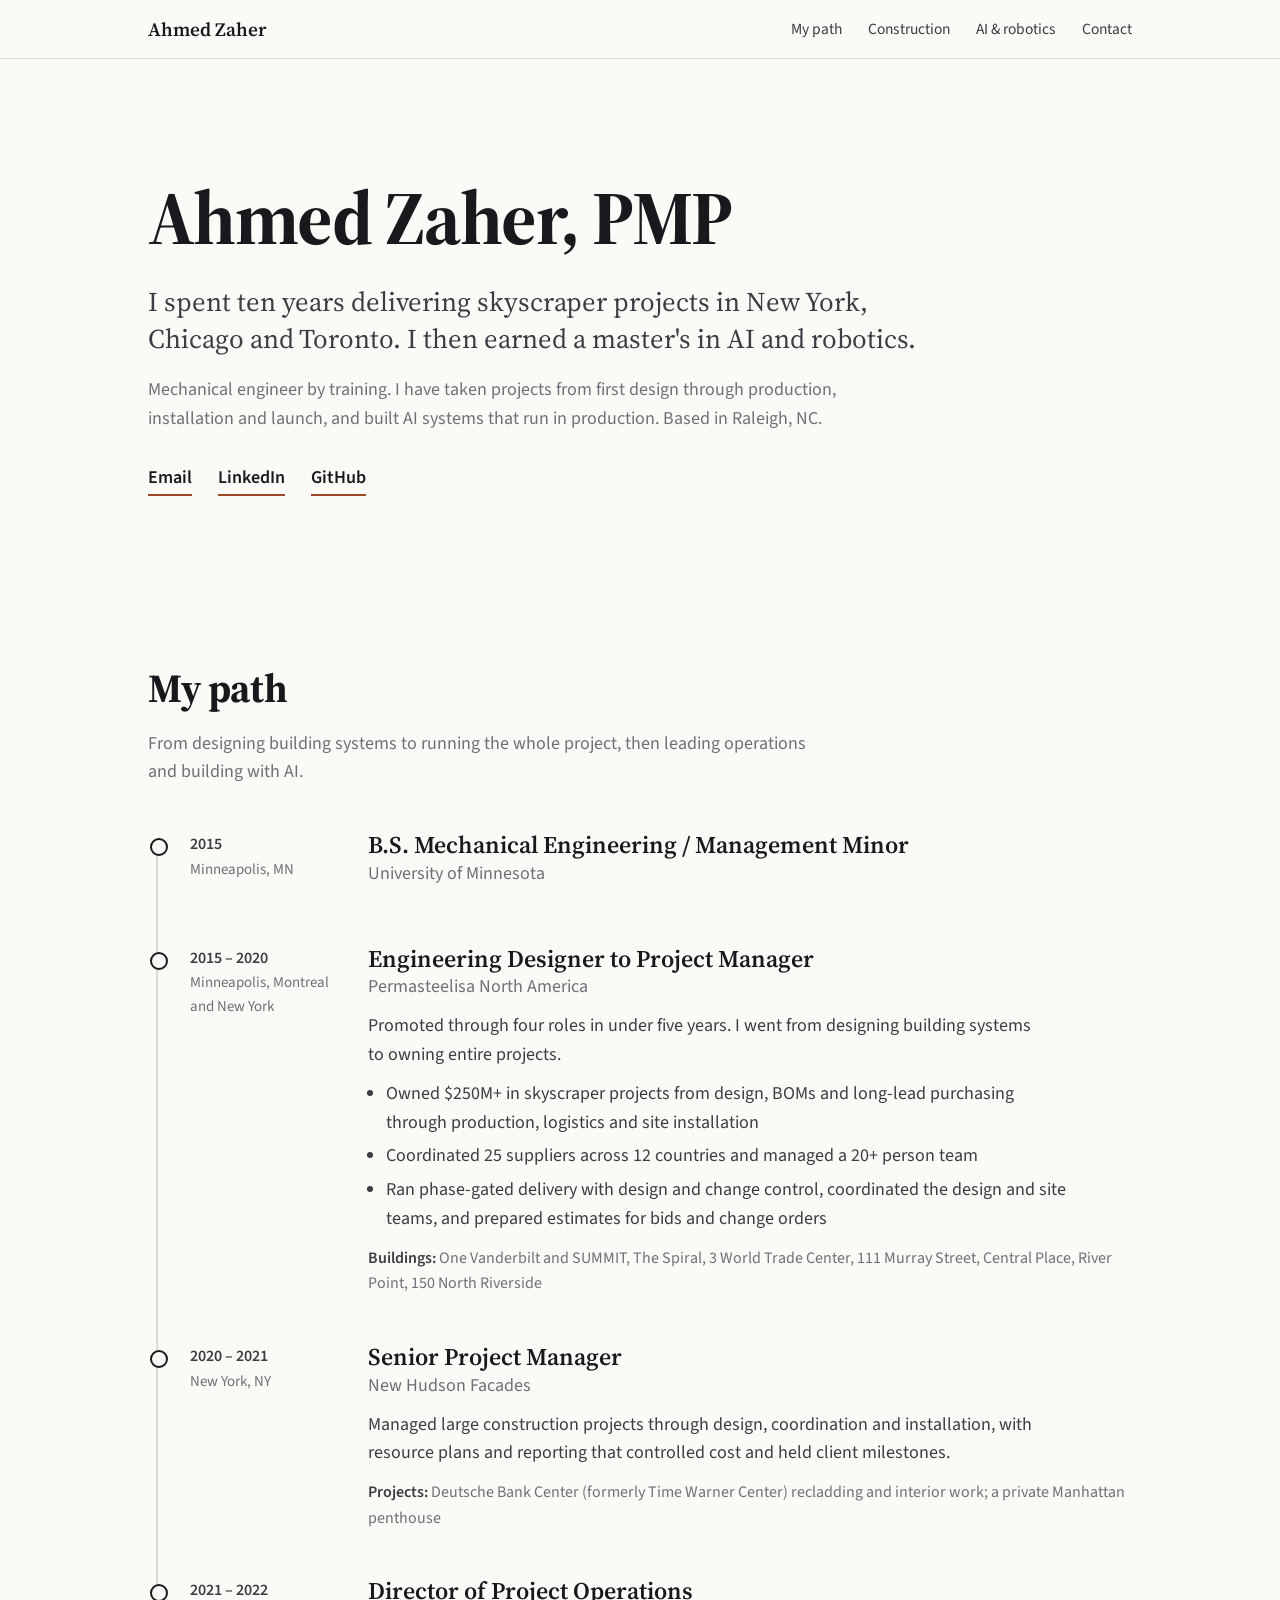
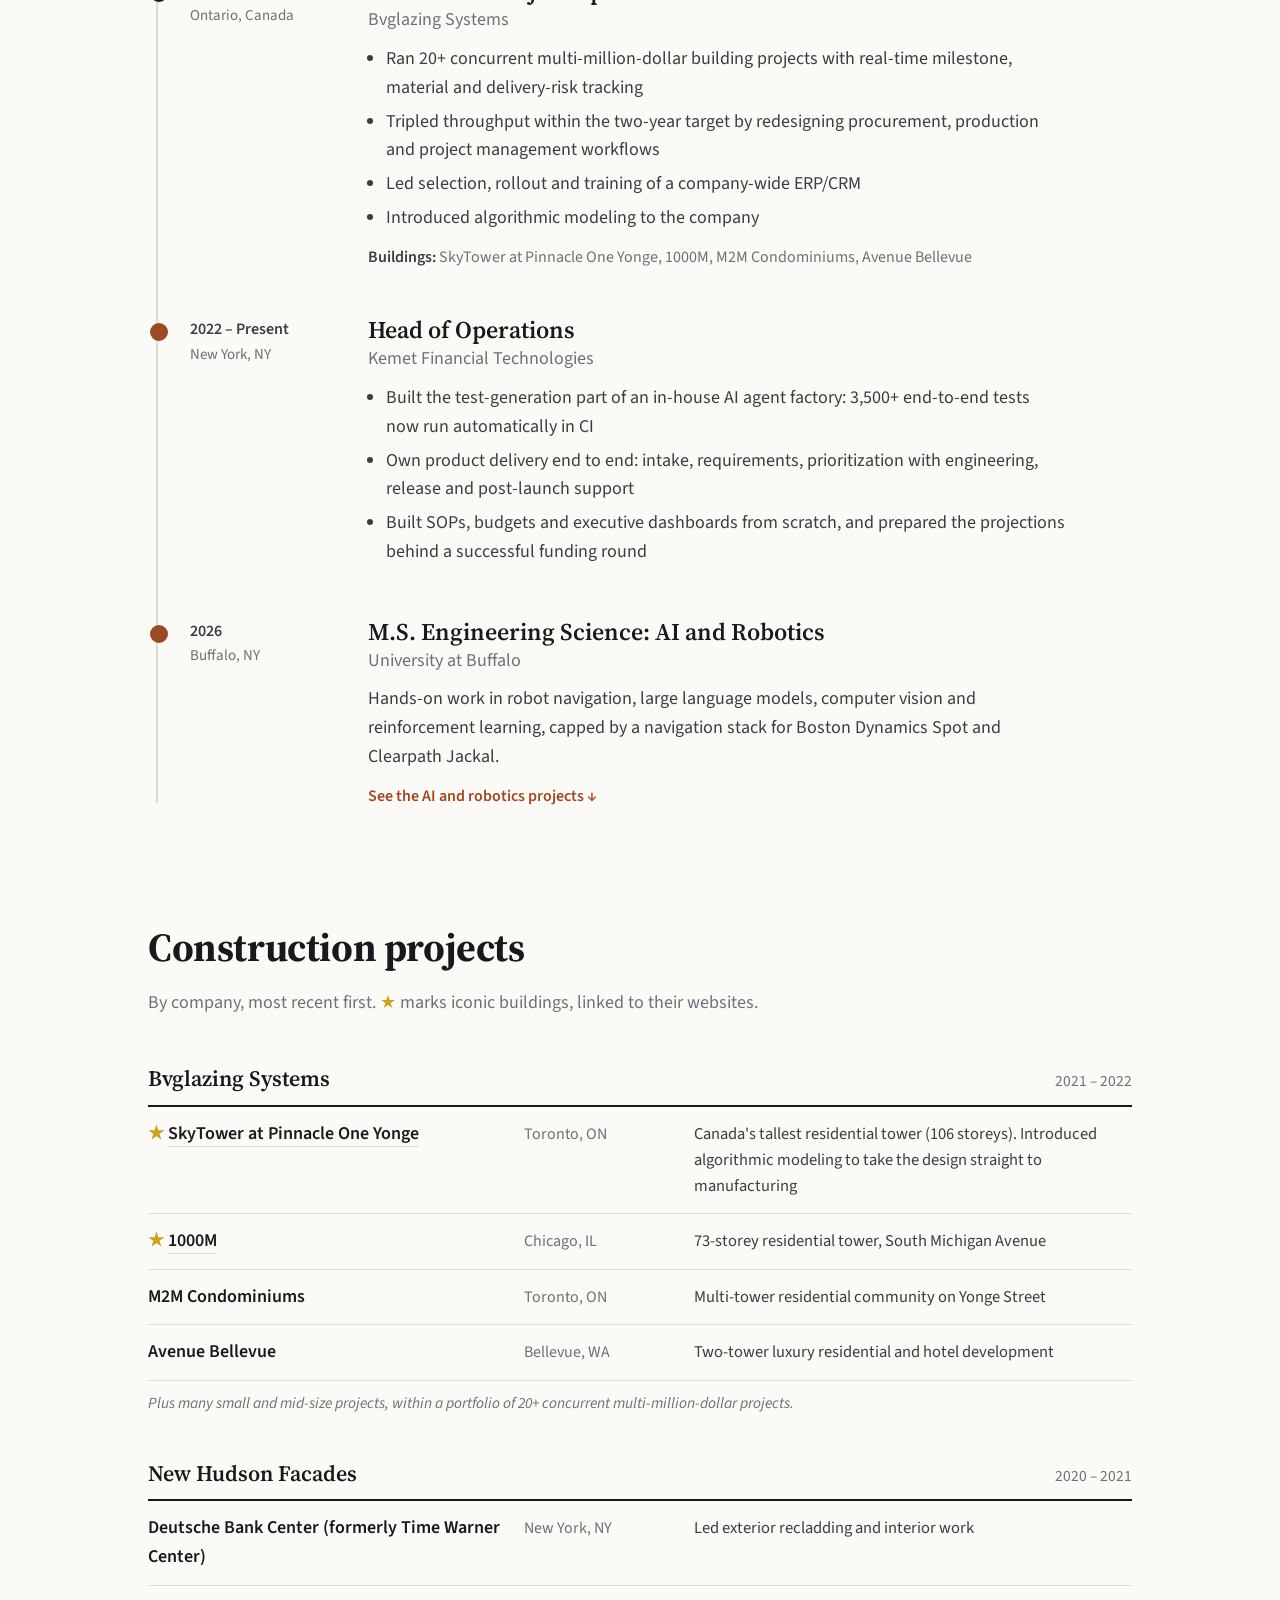
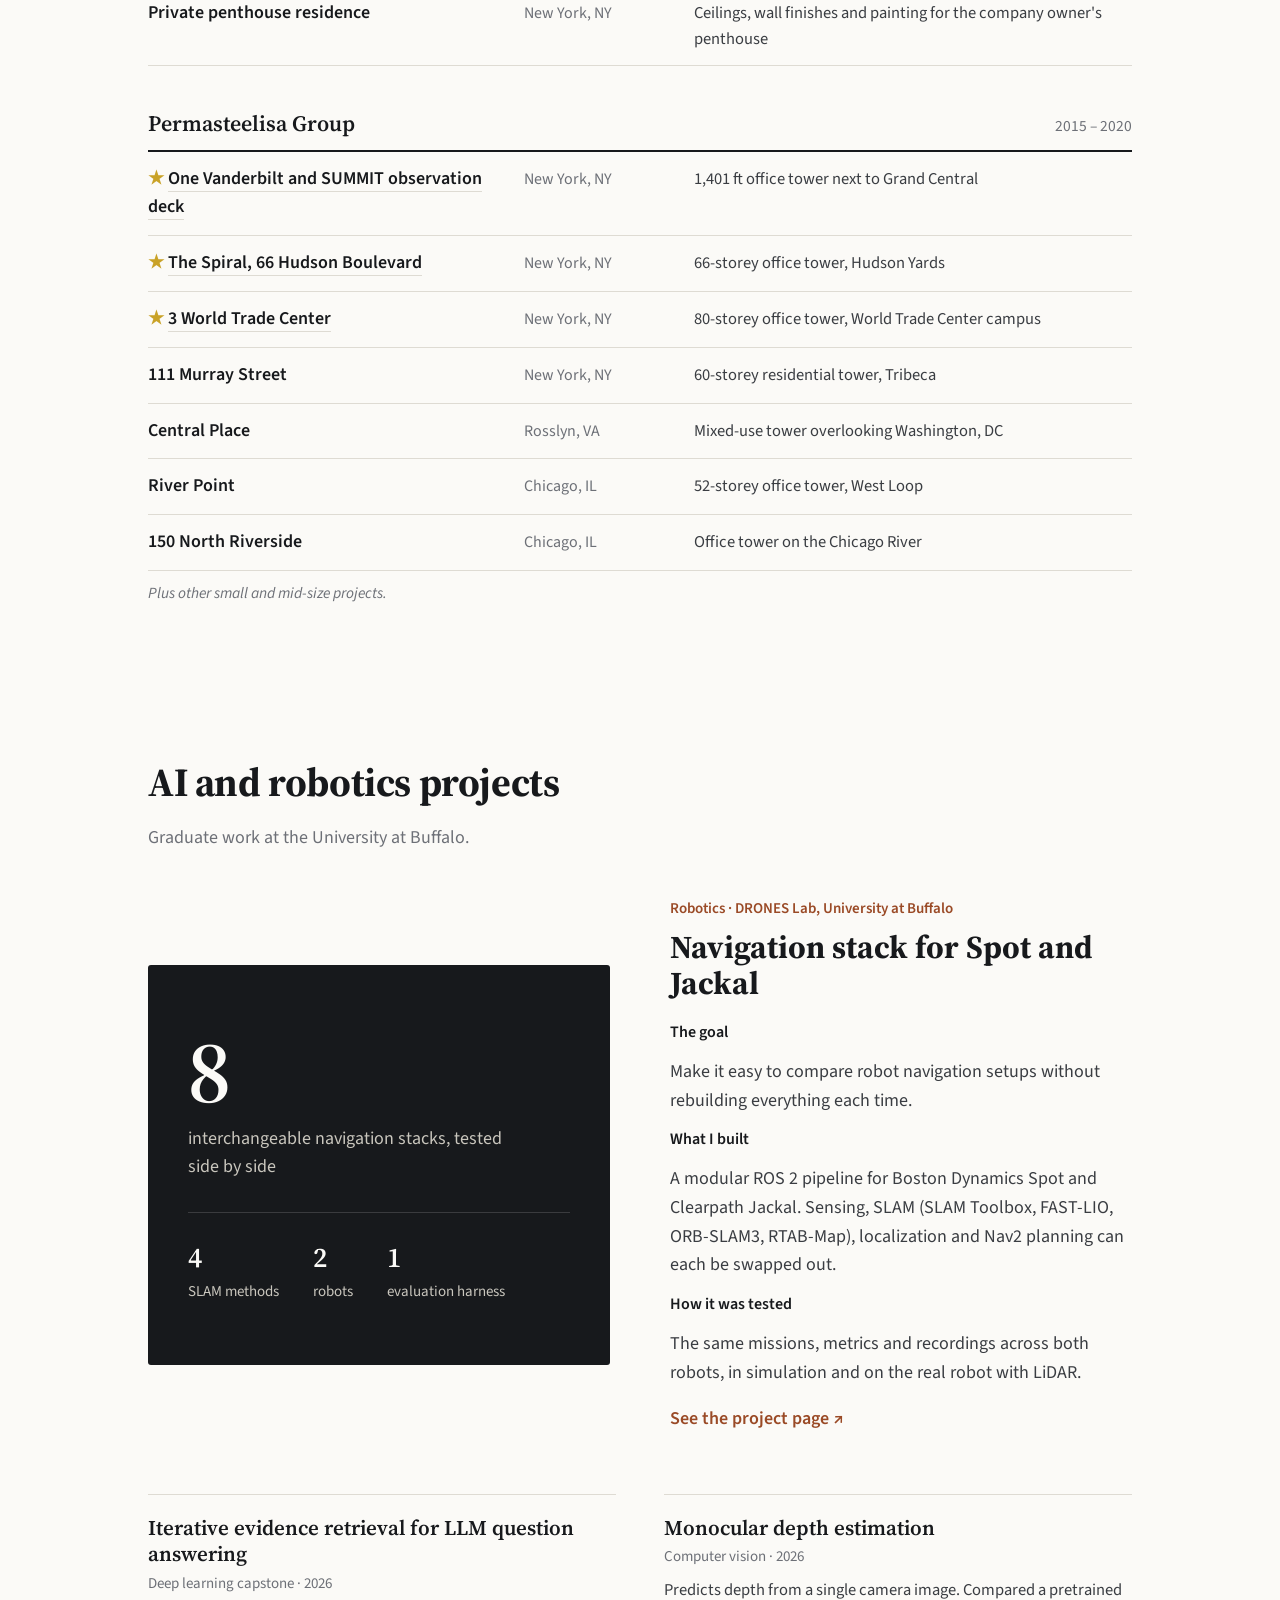
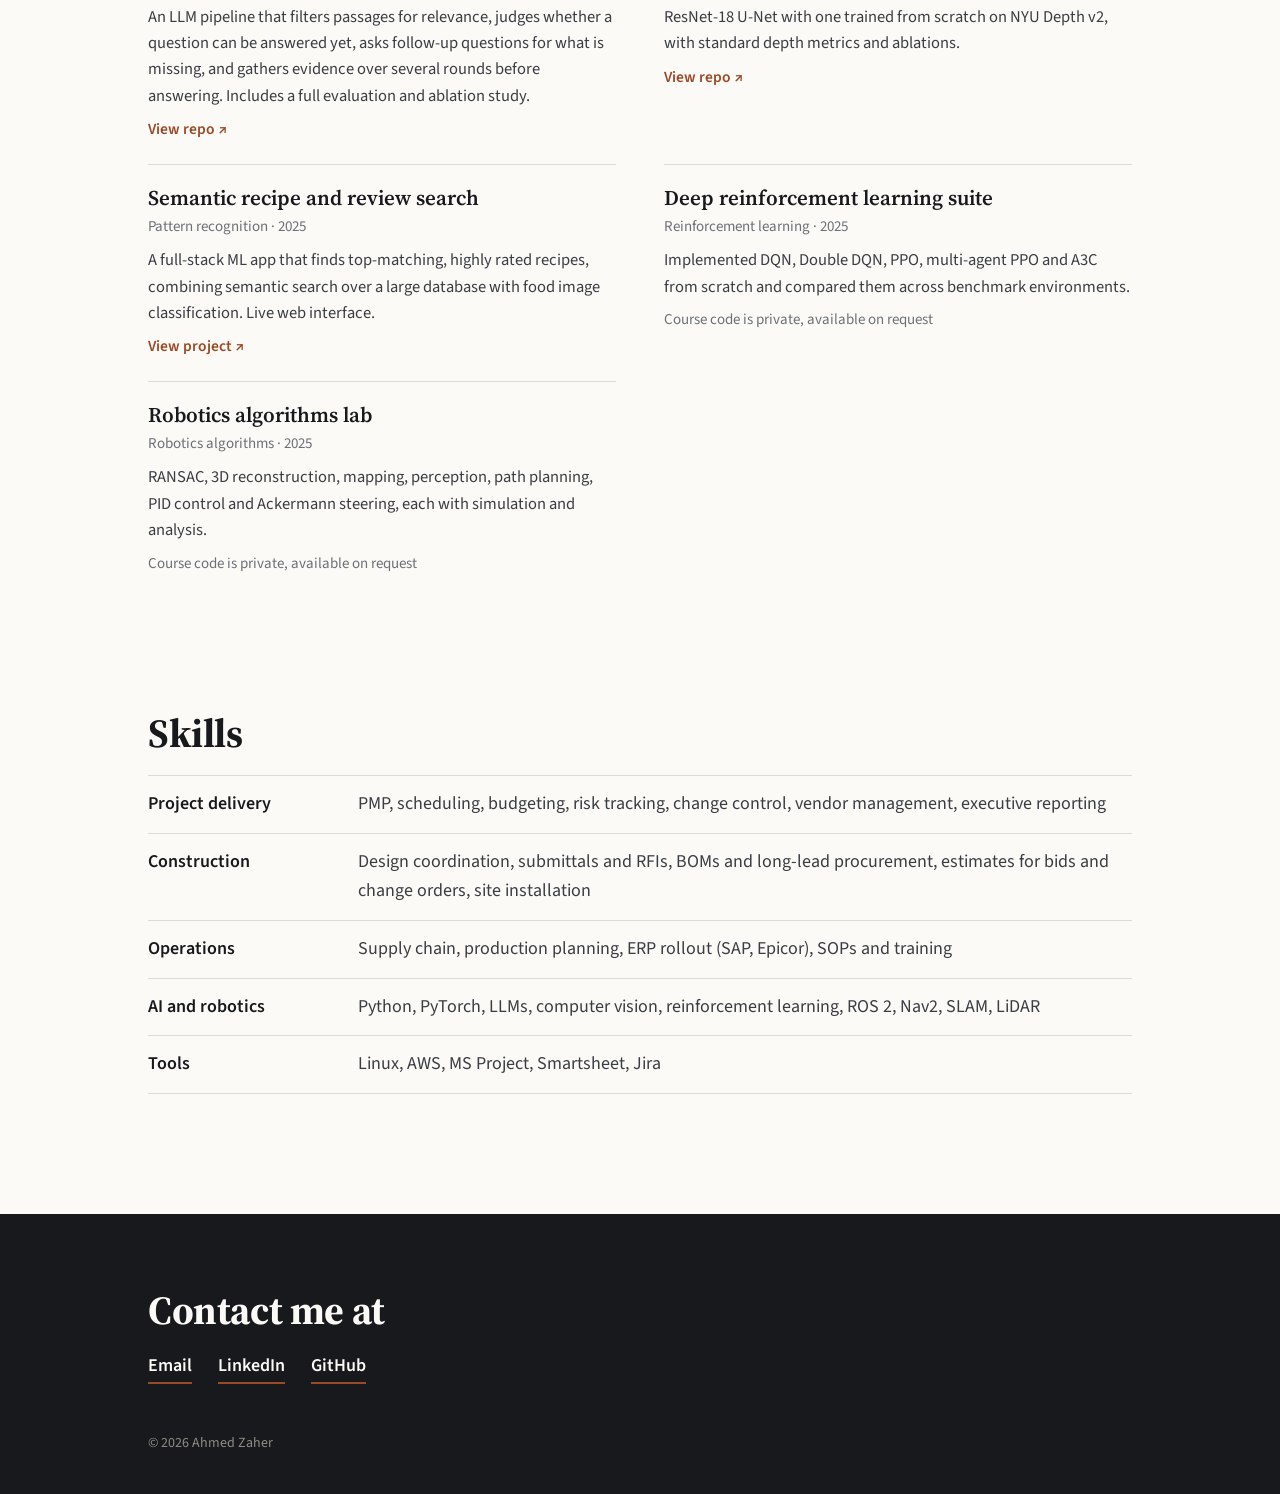
==== commit 91dbb9f7: "Simplify: drop numbers and featured section, star iconic buildings, contact links" ====
--- a/index.html
+++ b/index.html
@@ -107,6 +107,9 @@
   .group-head span { color: var(--muted); font-size: 15.5px; white-space: nowrap; }
   .prow { display: grid; grid-template-columns: minmax(0, 1.3fr) 150px minmax(0, 1.6fr); gap: 20px; padding: 13px 0; border-bottom: 1px solid var(--line); align-items: baseline; }
   .prow .n { font-weight: 600; }
+  .prow .n a { text-decoration: none; border-bottom: 1px solid var(--line); }
+  .prow .n a:hover { color: var(--accent); border-color: var(--accent); }
+  .star { color: #c9a227; }
   .prow .c { color: var(--muted); font-size: 16px; }
   .prow .d { color: var(--ink-2); font-size: 16.5px; }
   .note { color: var(--muted); font-size: 15.5px; font-style: italic; padding-top: 10px; }
@@ -152,8 +155,8 @@
     <a href="#top" class="brand">Ahmed Zaher</a>
     <div class="nav-links">
       <a href="#path">My path</a>
-      <a href="#stories" class="hide">Featured work</a>
-      <a href="#projects" class="hide">Projects</a>
+      <a href="#projects" class="hide">Construction</a>
+      <a href="#ai-work" class="hide">AI &amp; robotics</a>
       <a href="#contact">Contact</a>
     </div>
   </div>
@@ -162,25 +165,16 @@
 <header id="top" class="intro">
   <div class="wrap">
     <h1>Ahmed Zaher, PMP</h1>
-    <p class="lead">I spent ten years delivering skyscraper projects in New York, Chicago and Toronto. I then earned a master's in AI and robotics, and now I lead technical projects in both worlds.</p>
+    <p class="lead">I spent ten years delivering skyscraper projects in New York, Chicago and Toronto. I then earned a master's in AI and robotics.</p>
     <p class="sub">Mechanical engineer by training. I have taken projects from first design through production, installation and launch, and built AI systems that run in production. Based in Raleigh, NC.</p>
     <div class="links">
-      <a href="mailto:azaher4602@gmail.com">azaher4602@gmail.com</a>
+      <a href="mailto:azaher4602@gmail.com">Email</a>
       <a href="https://www.linkedin.com/in/az1205" target="_blank" rel="noopener">LinkedIn</a>
       <a href="https://github.com/azaher1215" target="_blank" rel="noopener">GitHub</a>
     </div>
   </div>
 </header>
 
-<div class="wrap">
-  <div class="numbers">
-    <div class="num"><b>$250M+</b><span>in skyscraper projects I owned</span></div>
-    <div class="num"><b>25</b><span>suppliers in 12 countries coordinated</span></div>
-    <div class="num"><b>20+</b><span>concurrent projects run as a director</span></div>
-    <div class="num"><b>3x</b><span>throughput after redesigning operations</span></div>
-    <div class="num"><b>3,500+</b><span>AI-generated tests running in CI</span></div>
-  </div>
-</div>
 
 <main>
 
@@ -193,8 +187,8 @@
       <div class="stop">
         <div class="when">2015<span class="where">Minneapolis, MN</span></div>
         <div>
-          <h3>B.S. Mechanical Engineering</h3>
-          <div class="org">University of Minnesota, management minor</div>
+          <h3>B.S. Mechanical Engineering / Management Minor</h3>
+          <div class="org">University of Minnesota</div>
         </div>
       </div>
 
@@ -207,10 +201,9 @@
           <ul>
             <li>Owned $250M+ in skyscraper projects from design, BOMs and long-lead purchasing through production, logistics and site installation</li>
             <li>Coordinated 25 suppliers across 12 countries and managed a 20+ person team</li>
-            <li>Ran phase-gated delivery with design and change control, managed submittals and RFIs, coordinated with MEP trades, and prepared estimates for bids and change orders</li>
+            <li>Ran phase-gated delivery with design and change control, coordinated the design and site teams, and prepared estimates for bids and change orders</li>
           </ul>
           <div class="built"><strong>Buildings:</strong> One Vanderbilt and SUMMIT, The Spiral, 3 World Trade Center, 111 Murray Street, Central Place, River Point, 150 North Riverside</div>
-          <a class="story-link" href="#one-vanderbilt">Read the One Vanderbilt story ↓</a>
         </div>
       </div>
 
@@ -219,7 +212,7 @@
         <div>
           <h3>Senior Project Manager</h3>
           <div class="org">New Hudson Facades</div>
-          <p>Managed large construction projects through submittals, RFIs, MEP coordination and installation, with resource plans and reporting that controlled cost and held client milestones.</p>
+          <p>Managed large construction projects through design, coordination and installation, with resource plans and reporting that controlled cost and held client milestones.</p>
           <div class="built"><strong>Projects:</strong> Deutsche Bank Center (formerly Time Warner Center) recladding and interior work; a private Manhattan penthouse</div>
         </div>
       </div>
@@ -236,7 +229,6 @@
             <li>Introduced algorithmic modeling to the company</li>
           </ul>
           <div class="built"><strong>Buildings:</strong> SkyTower at Pinnacle One Yonge, 1000M, M2M Condominiums, Avenue Bellevue</div>
-          <a class="story-link" href="#skytower">Read the SkyTower story ↓</a>
         </div>
       </div>
 
@@ -250,7 +242,6 @@
             <li>Own product delivery end to end: intake, requirements, prioritization with engineering, release and post-launch support</li>
             <li>Built SOPs, budgets and executive dashboards from scratch, and prepared the projections behind a successful funding round</li>
           </ul>
-          <a class="story-link" href="#ai-testing">Read the AI testing story ↓</a>
         </div>
       </div>
 
@@ -260,87 +251,52 @@
           <h3>M.S. Engineering Science: AI and Robotics</h3>
           <div class="org">University at Buffalo</div>
           <p>Hands-on work in robot navigation, large language models, computer vision and reinforcement learning, capped by a navigation stack for Boston Dynamics Spot and Clearpath Jackal.</p>
-          <a class="story-link" href="#nav-stack">Read the robotics story ↓</a>
+          <a class="story-link" href="#ai-work">See the AI and robotics projects ↓</a>
         </div>
       </div>
     </div>
   </div>
 </section>
 
-<section id="stories">
-  <div class="wrap">
-    <h2>Featured work</h2>
-    <p class="sec-intro">Two construction projects and two AI and robotics projects.</p>
-
-    <article class="story" id="one-vanderbilt">
-      <div class="story-media">
-        <figure>
-          <img src="img/one-vanderbilt.webp" alt="One Vanderbilt tower in Midtown Manhattan at dusk" loading="lazy" />
-          <figcaption>Image: <a href="https://www.onevanderbilt.com/" target="_blank" rel="noopener">onevanderbilt.com</a></figcaption>
-        </figure>
-      </div>
-      <div>
-        <div class="kicker">Construction · Permasteelisa</div>
-        <h3>One Vanderbilt and the SUMMIT observation deck</h3>
-        <dl>
-          <dt>The project</dt>
-          <dd>A 1,401 ft office tower next to Grand Central Terminal, home of the SUMMIT observation deck.</dd>
-          <dt>What I owned</dt>
-          <dd>The project from design, BOMs and long-lead purchasing through production, logistics and site installation, with suppliers across 12 countries.</dd>
-          <dt>Also delivered</dt>
-          <dd>The Spiral at 66 Hudson Boulevard and work on 3 World Trade Center, for $250M+ in projects in total.</dd>
-        </dl>
-      </div>
-    </article>
-
-    <article class="story flip" id="skytower">
-      <div class="story-media">
-        <figure>
-          <img src="img/skytower.webp" alt="Aerial view of SkyTower at Pinnacle One Yonge on the Toronto waterfront" loading="lazy" />
-          <figcaption>Image: <a href="https://pinnacleoneyonge.com/" target="_blank" rel="noopener">pinnacleoneyonge.com</a></figcaption>
-        </figure>
-      </div>
-      <div>
-        <div class="kicker">Construction and technology · Bvglazing</div>
-        <h3>SkyTower at Pinnacle One Yonge</h3>
-        <dl>
-          <dt>The project</dt>
-          <dd>Canada's tallest residential tower, at 106 storeys on the Toronto waterfront.</dd>
-          <dt>What I changed</dt>
-          <dd>I introduced algorithmic modeling to the company. We wrote algorithms that took the building's complex geometry from design straight to manufacturing and grouped panels into production lots to cut cost.</dd>
-          <dt>Making it stick</dt>
-          <dd>The method was new to the company, so I trained the teams and wrote new SOPs to make sure the work was done right.</dd>
-        </dl>
-      </div>
-    </article>
-
-    <article class="story" id="ai-testing">
-      <div class="story-media">
-        <div class="panel">
-          <b>3,500+</b>
-          <span>end-to-end tests written by AI and run automatically in CI</span>
-          <div class="row">
-            <div><strong>Tickets</strong>in</div>
-            <div><strong>Tests</strong>out</div>
-            <div><strong>Nearly all</strong>user workflows covered</div>
-          </div>
-        </div>
-      </div>
-      <div>
-        <div class="kicker">AI · Kemet Financial Technologies</div>
-        <h3>AI that writes the tests</h3>
-        <dl>
-          <dt>The setting</dt>
-          <dd>A trading platform used by top New York trading desks, where every release has to work.</dd>
-          <dt>What I built</dt>
-          <dd>The test-generation part of an in-house AI agent factory. It turns tickets and acceptance criteria into end-to-end tests.</dd>
-          <dt>Result</dt>
-          <dd>3,500+ tests now run automatically in CI, covering nearly every user workflow in the trading system.</dd>
-        </dl>
-      </div>
-    </article>
-
-    <article class="story flip" id="nav-stack">
+<section id="projects">
+  <div class="wrap">
+    <h2>Construction projects</h2>
+    <p class="sec-intro">By company, most recent first. <span class="star">★</span> marks iconic buildings, linked to their websites.</p>
+
+    <div class="group">
+      <div class="group-head"><h3>Bvglazing Systems</h3><span>2021 – 2022</span></div>
+      <div class="prow"><div class="n"><span class="star" title="Iconic building">★</span> <a href="https://www.1yongetoronto.com/" target="_blank" rel="noopener">SkyTower at Pinnacle One Yonge</a></div><div class="c">Toronto, ON</div><div class="d">Canada's tallest residential tower (106 storeys). Introduced algorithmic modeling to take the design straight to manufacturing</div></div>
+      <div class="prow"><div class="n"><span class="star" title="Iconic building">★</span> <a href="https://1000mchicago.com/" target="_blank" rel="noopener">1000M</a></div><div class="c">Chicago, IL</div><div class="d">73-storey residential tower, South Michigan Avenue</div></div>
+      <div class="prow"><div class="n">M2M Condominiums</div><div class="c">Toronto, ON</div><div class="d">Multi-tower residential community on Yonge Street</div></div>
+      <div class="prow"><div class="n">Avenue Bellevue</div><div class="c">Bellevue, WA</div><div class="d">Two-tower luxury residential and hotel development</div></div>
+      <div class="note">Plus many small and mid-size projects, within a portfolio of 20+ concurrent multi-million-dollar projects.</div>
+    </div>
+
+    <div class="group">
+      <div class="group-head"><h3>New Hudson Facades</h3><span>2020 – 2021</span></div>
+      <div class="prow"><div class="n">Deutsche Bank Center (formerly Time Warner Center)</div><div class="c">New York, NY</div><div class="d">Led exterior recladding and interior work</div></div>
+      <div class="prow"><div class="n">Private penthouse residence</div><div class="c">New York, NY</div><div class="d">Ceilings, wall finishes and painting for the company owner's penthouse</div></div>
+    </div>
+
+    <div class="group">
+      <div class="group-head"><h3>Permasteelisa Group</h3><span>2015 – 2020</span></div>
+      <div class="prow"><div class="n"><span class="star" title="Iconic building">★</span> <a href="https://onevanderbilt.com/" target="_blank" rel="noopener">One Vanderbilt and SUMMIT observation deck</a></div><div class="c">New York, NY</div><div class="d">1,401 ft office tower next to Grand Central</div></div>
+      <div class="prow"><div class="n"><span class="star" title="Iconic building">★</span> <a href="https://www.thespiralny.com/" target="_blank" rel="noopener">The Spiral, 66 Hudson Boulevard</a></div><div class="c">New York, NY</div><div class="d">66-storey office tower, Hudson Yards</div></div>
+      <div class="prow"><div class="n"><span class="star" title="Iconic building">★</span> <a href="https://www.3wtc.com/" target="_blank" rel="noopener">3 World Trade Center</a></div><div class="c">New York, NY</div><div class="d">80-storey office tower, World Trade Center campus</div></div>
+      <div class="prow"><div class="n">111 Murray Street</div><div class="c">New York, NY</div><div class="d">60-storey residential tower, Tribeca</div></div>
+      <div class="prow"><div class="n">Central Place</div><div class="c">Rosslyn, VA</div><div class="d">Mixed-use tower overlooking Washington, DC</div></div>
+      <div class="prow"><div class="n">River Point</div><div class="c">Chicago, IL</div><div class="d">52-storey office tower, West Loop</div></div>
+      <div class="prow"><div class="n">150 North Riverside</div><div class="c">Chicago, IL</div><div class="d">Office tower on the Chicago River</div></div>
+      <div class="note">Plus other small and mid-size projects.</div>
+    </div>
+  </div>
+</section>
+
+<section id="ai-work">
+  <div class="wrap">
+    <h2>AI and robotics projects</h2>
+    <p class="sec-intro">Graduate work at the University at Buffalo.</p>
+    <article class="story" id="nav-stack">
       <div class="story-media">
         <div class="panel">
           <b>8</b>
@@ -366,48 +322,7 @@
         <a class="more" href="dronestack/" target="_blank" rel="noopener">See the project page ↗</a>
       </div>
     </article>
-  </div>
-</section>
-
-<section id="projects">
-  <div class="wrap">
-    <h2>Construction projects</h2>
-    <p class="sec-intro">By company, most recent first.</p>
-
-    <div class="group">
-      <div class="group-head"><h3>Bvglazing Systems</h3><span>2021 – 2022</span></div>
-      <div class="prow"><div class="n">SkyTower at Pinnacle One Yonge</div><div class="c">Toronto, ON</div><div class="d">Canada's tallest residential tower (106 storeys). Introduced algorithmic modeling to take the design straight to manufacturing</div></div>
-      <div class="prow"><div class="n">1000M</div><div class="c">Chicago, IL</div><div class="d">73-storey residential tower, South Michigan Avenue</div></div>
-      <div class="prow"><div class="n">M2M Condominiums</div><div class="c">Toronto, ON</div><div class="d">Multi-tower residential community on Yonge Street</div></div>
-      <div class="prow"><div class="n">Avenue Bellevue</div><div class="c">Bellevue, WA</div><div class="d">Two-tower luxury residential and hotel development</div></div>
-      <div class="note">Plus many small and mid-size projects, within a portfolio of 20+ concurrent multi-million-dollar projects.</div>
-    </div>
-
-    <div class="group">
-      <div class="group-head"><h3>New Hudson Facades</h3><span>2020 – 2021</span></div>
-      <div class="prow"><div class="n">Deutsche Bank Center (formerly Time Warner Center)</div><div class="c">New York, NY</div><div class="d">Led exterior recladding and interior work</div></div>
-      <div class="prow"><div class="n">Private penthouse residence</div><div class="c">New York, NY</div><div class="d">Ceilings, wall finishes and painting for the company owner's penthouse</div></div>
-    </div>
-
-    <div class="group">
-      <div class="group-head"><h3>Permasteelisa Group</h3><span>2015 – 2020</span></div>
-      <div class="prow"><div class="n">One Vanderbilt and SUMMIT observation deck</div><div class="c">New York, NY</div><div class="d">1,401 ft office tower next to Grand Central</div></div>
-      <div class="prow"><div class="n">The Spiral, 66 Hudson Boulevard</div><div class="c">New York, NY</div><div class="d">66-storey office tower, Hudson Yards</div></div>
-      <div class="prow"><div class="n">3 World Trade Center</div><div class="c">New York, NY</div><div class="d">80-storey office tower, World Trade Center campus</div></div>
-      <div class="prow"><div class="n">111 Murray Street</div><div class="c">New York, NY</div><div class="d">60-storey residential tower, Tribeca</div></div>
-      <div class="prow"><div class="n">Central Place</div><div class="c">Rosslyn, VA</div><div class="d">Mixed-use tower overlooking Washington, DC</div></div>
-      <div class="prow"><div class="n">River Point</div><div class="c">Chicago, IL</div><div class="d">52-storey office tower, West Loop</div></div>
-      <div class="prow"><div class="n">150 North Riverside</div><div class="c">Chicago, IL</div><div class="d">Office tower on the Chicago River</div></div>
-      <div class="note">Plus other small and mid-size projects.</div>
-    </div>
-  </div>
-</section>
-
-<section id="ai-work">
-  <div class="wrap">
-    <h2>AI and robotics projects</h2>
-    <p class="sec-intro">Graduate work at the University at Buffalo.</p>
-    <div class="work">
+    <div class="work" style="margin-top:12px">
       <div class="work-item">
         <h3>Iterative evidence retrieval for LLM question answering</h3>
         <div class="meta">Deep learning capstone · 2026</div>
@@ -447,7 +362,7 @@
     <h2>Skills</h2>
     <dl class="skills">
       <dt>Project delivery</dt><dd>PMP, scheduling, budgeting, risk tracking, change control, vendor management, executive reporting</dd>
-      <dt>Construction</dt><dd>Submittals and RFIs, MEP coordination, BOMs and long-lead procurement, estimates for bids and change orders, site installation</dd>
+      <dt>Construction</dt><dd>Design coordination, submittals and RFIs, BOMs and long-lead procurement, estimates for bids and change orders, site installation</dd>
       <dt>Operations</dt><dd>Supply chain, production planning, ERP rollout (SAP, Epicor), SOPs and training</dd>
       <dt>AI and robotics</dt><dd>Python, PyTorch, LLMs, computer vision, reinforcement learning, ROS 2, Nav2, SLAM, LiDAR</dd>
       <dt>Tools</dt><dd>Linux, AWS, MS Project, Smartsheet, Jira</dd>
@@ -459,14 +374,13 @@
 
 <footer id="contact">
   <div class="wrap">
-    <h2>Let's talk</h2>
-    <p>I'm open to project leadership roles in AI, robotics and construction. Based in Raleigh, NC.</p>
+    <h2>Contact me at</h2>
     <div class="links">
-      <a href="mailto:azaher4602@gmail.com">azaher4602@gmail.com</a>
+      <a href="mailto:azaher4602@gmail.com">Email</a>
       <a href="https://www.linkedin.com/in/az1205" target="_blank" rel="noopener">LinkedIn</a>
       <a href="https://github.com/azaher1215" target="_blank" rel="noopener">GitHub</a>
     </div>
-    <div class="small">© 2026 Ahmed Zaher. Building images belong to their owners and link to each building's website.</div>
+    <div class="small">© 2026 Ahmed Zaher</div>
   </div>
 </footer>
 
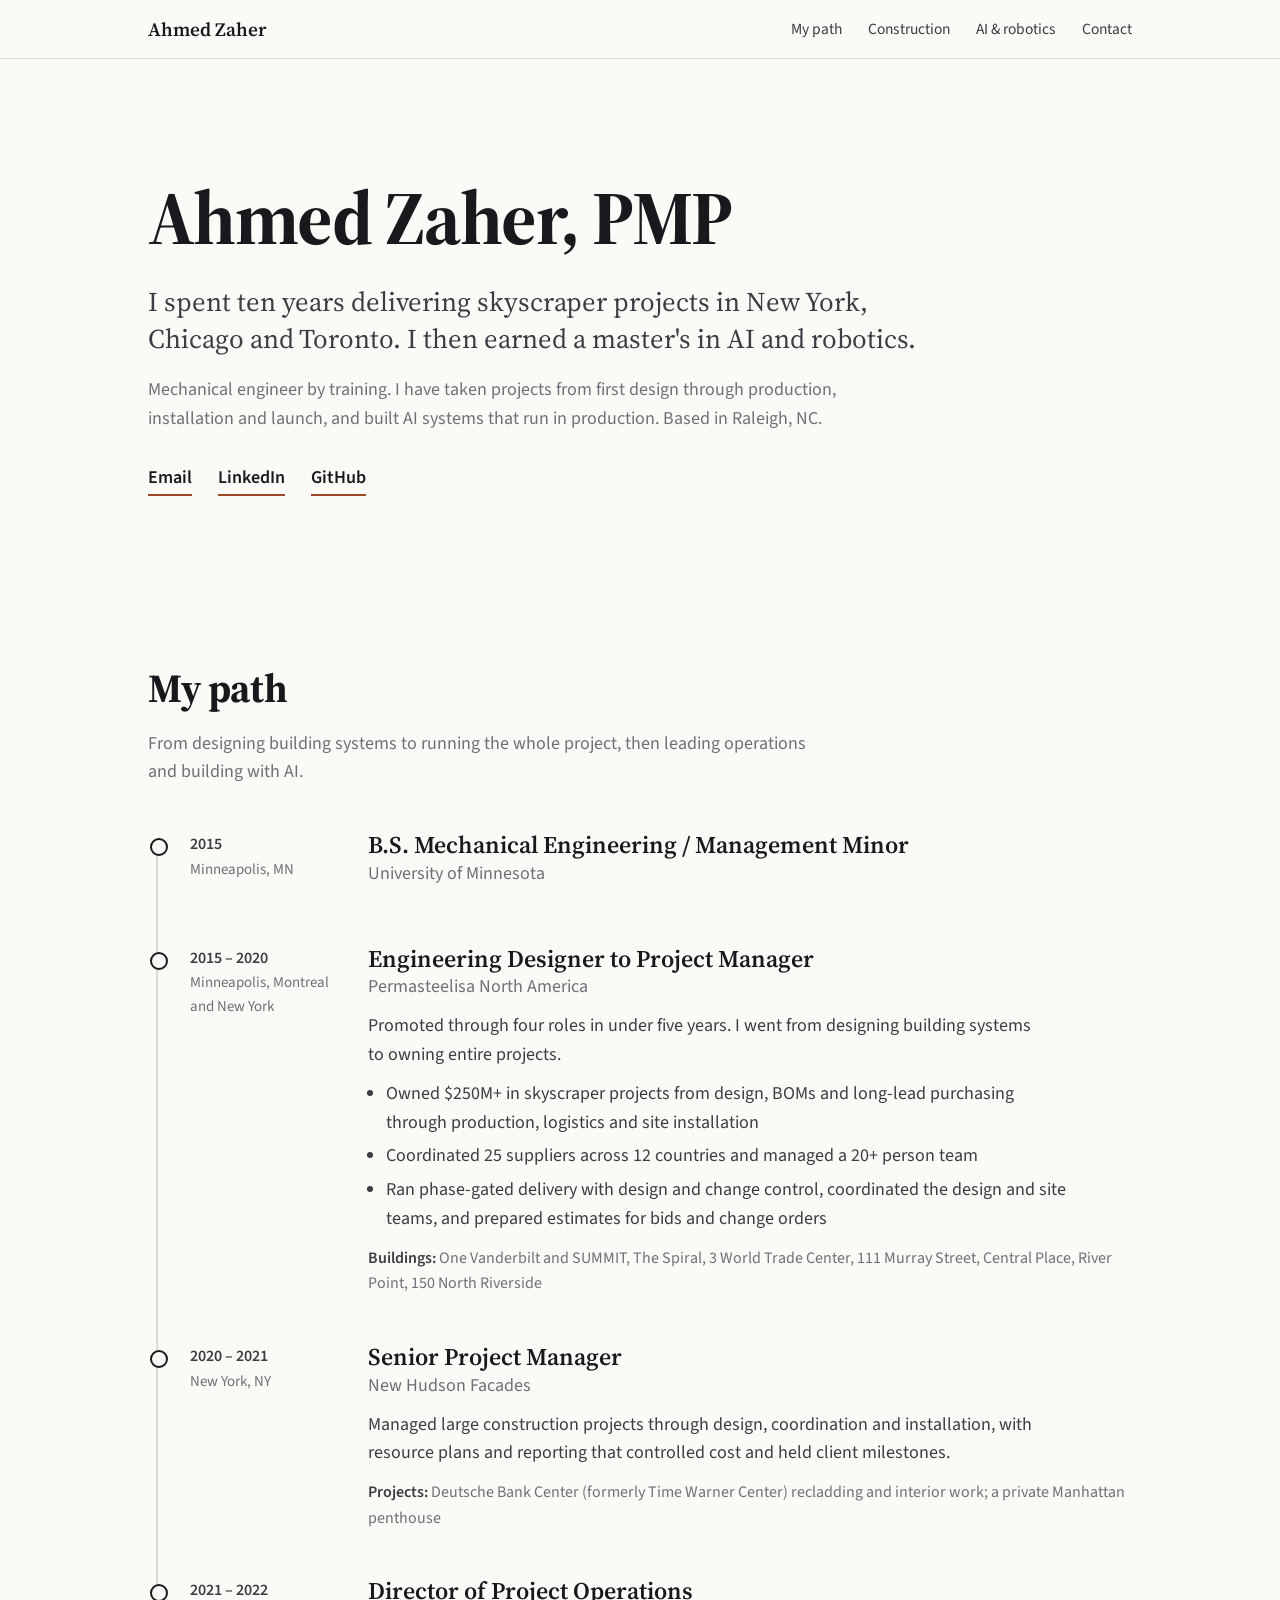
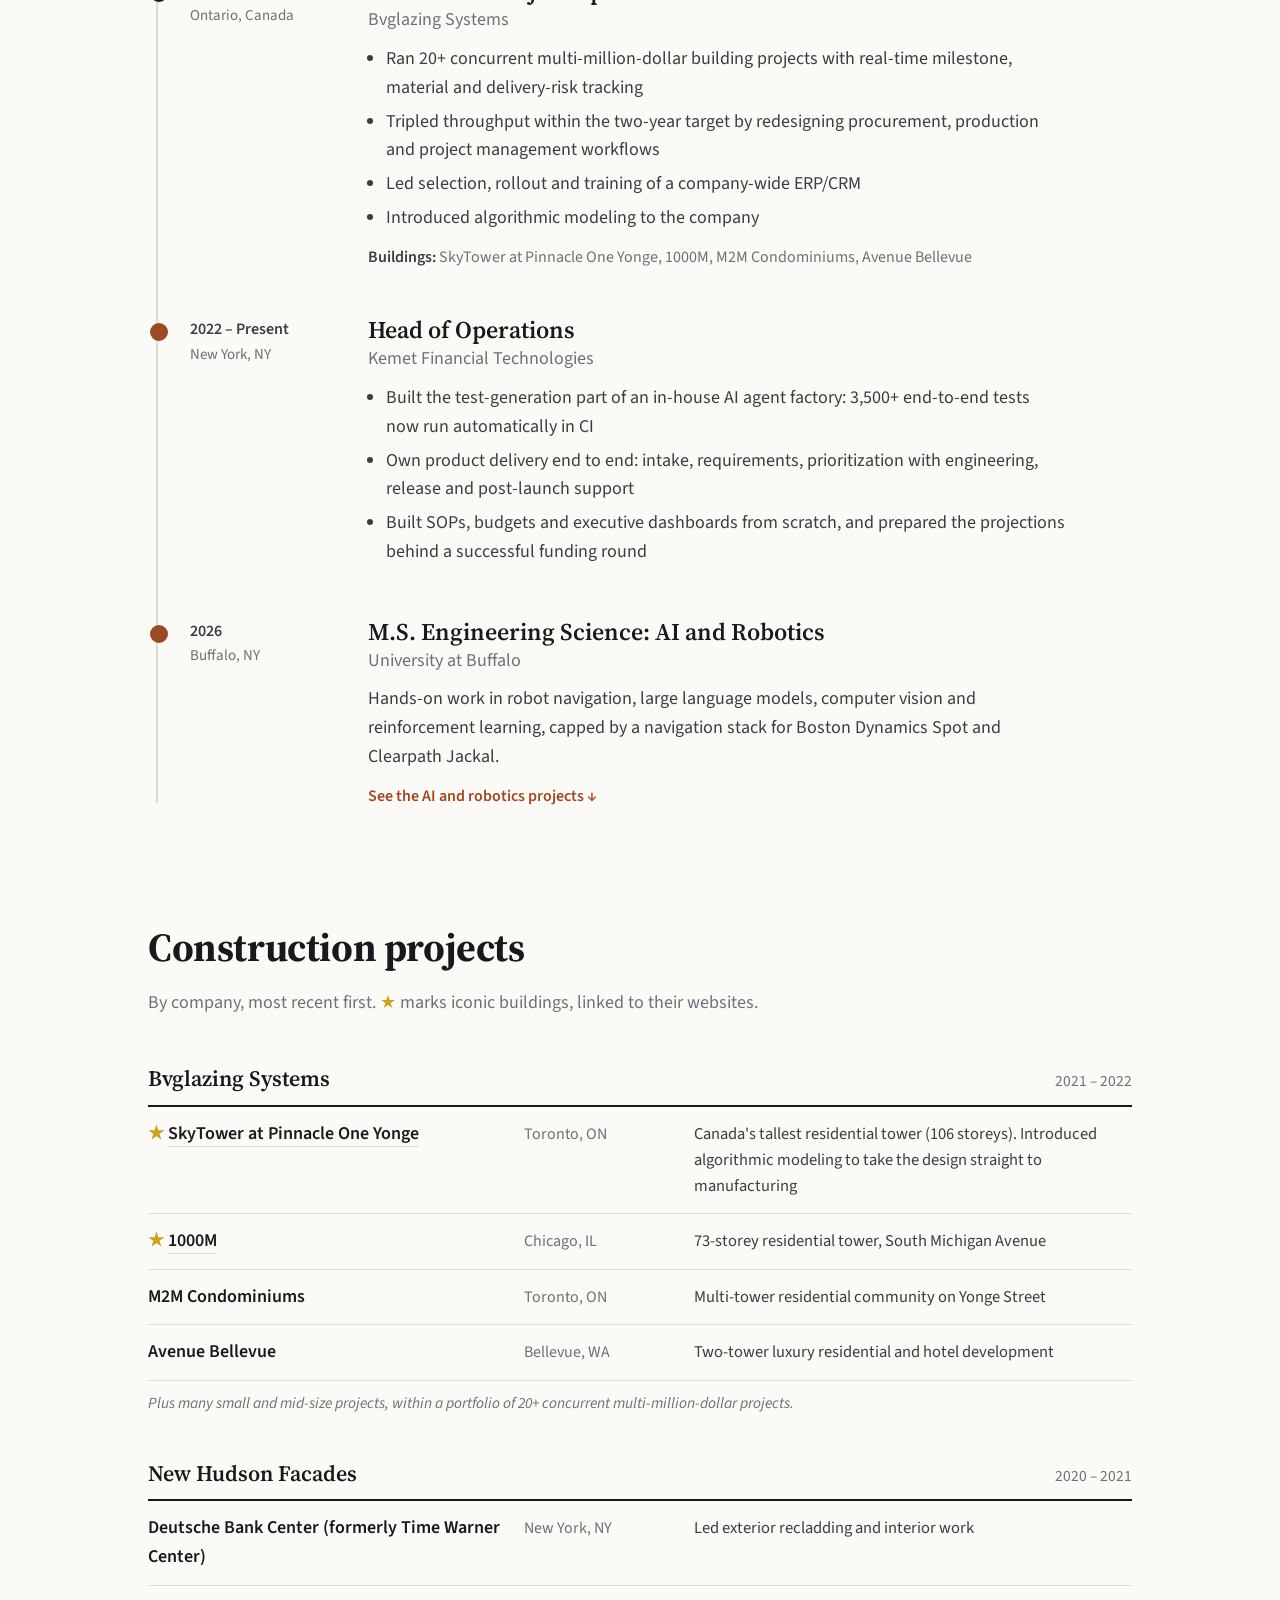
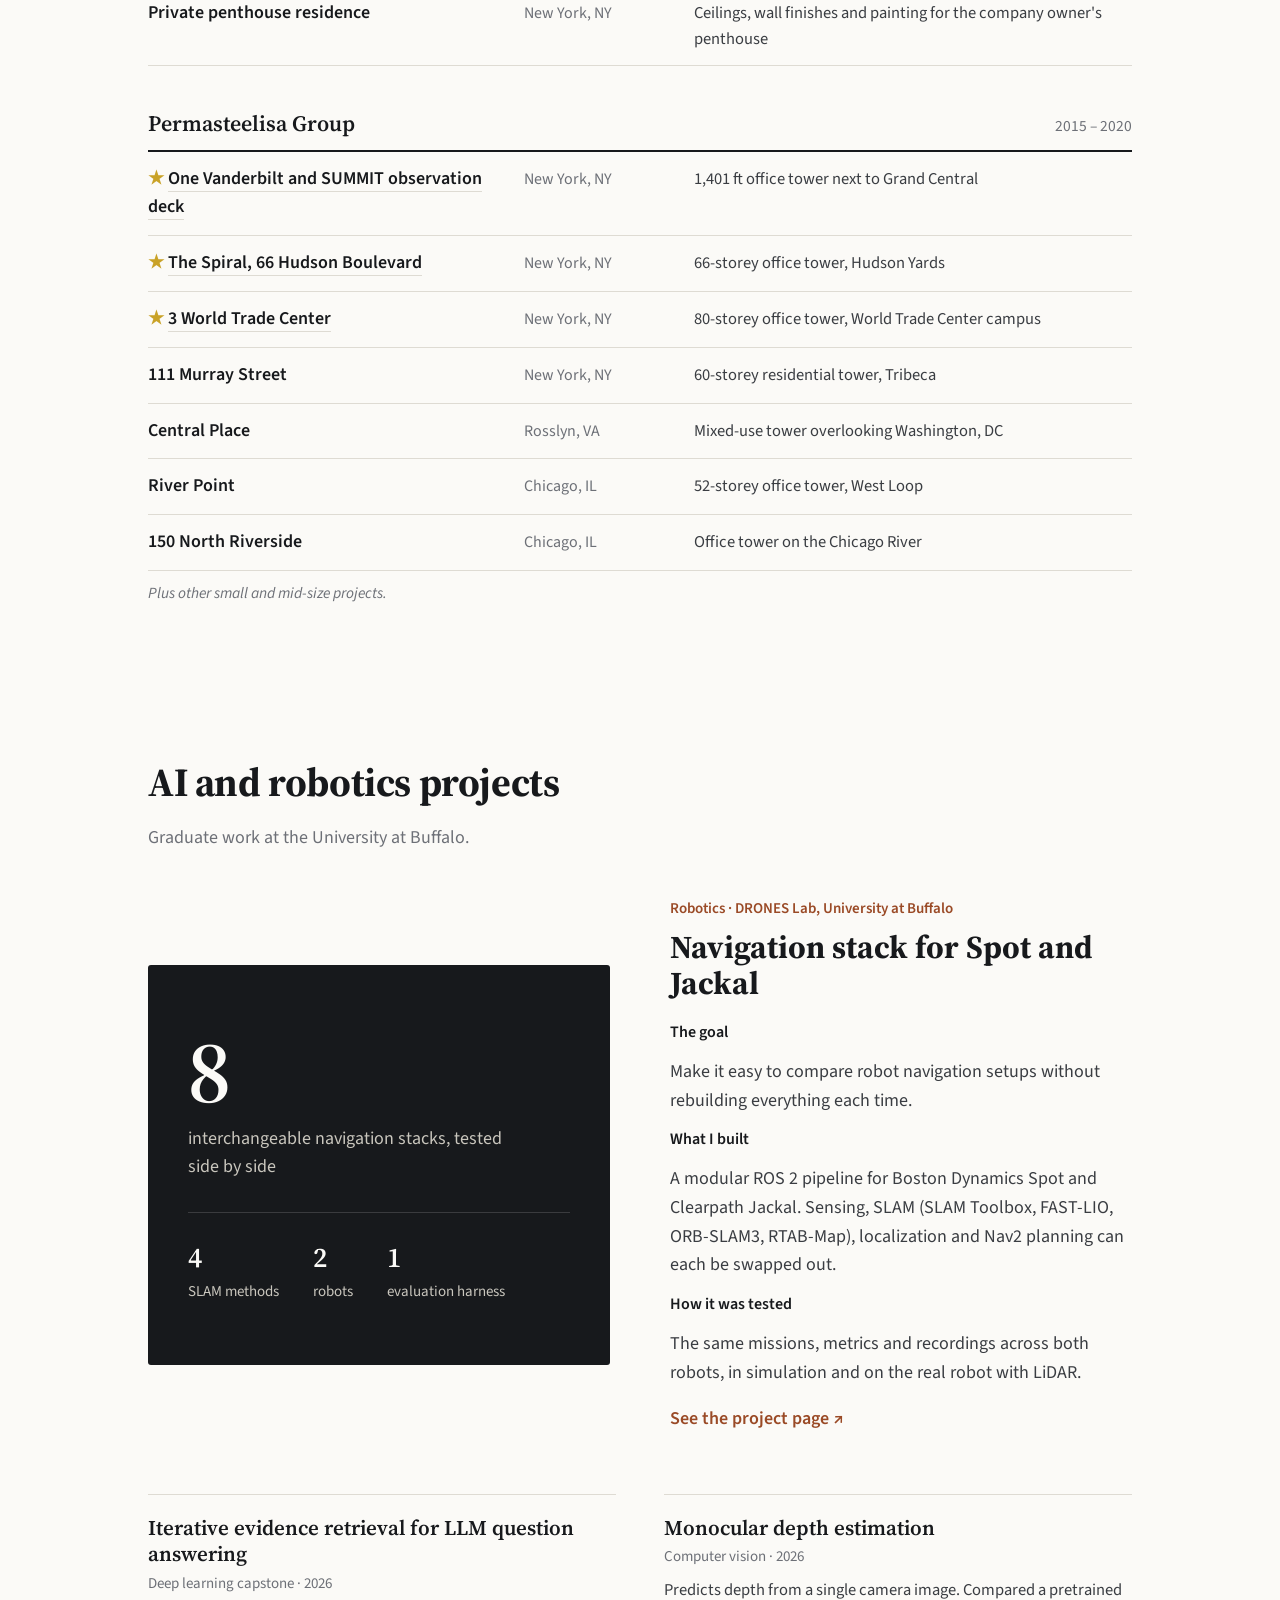
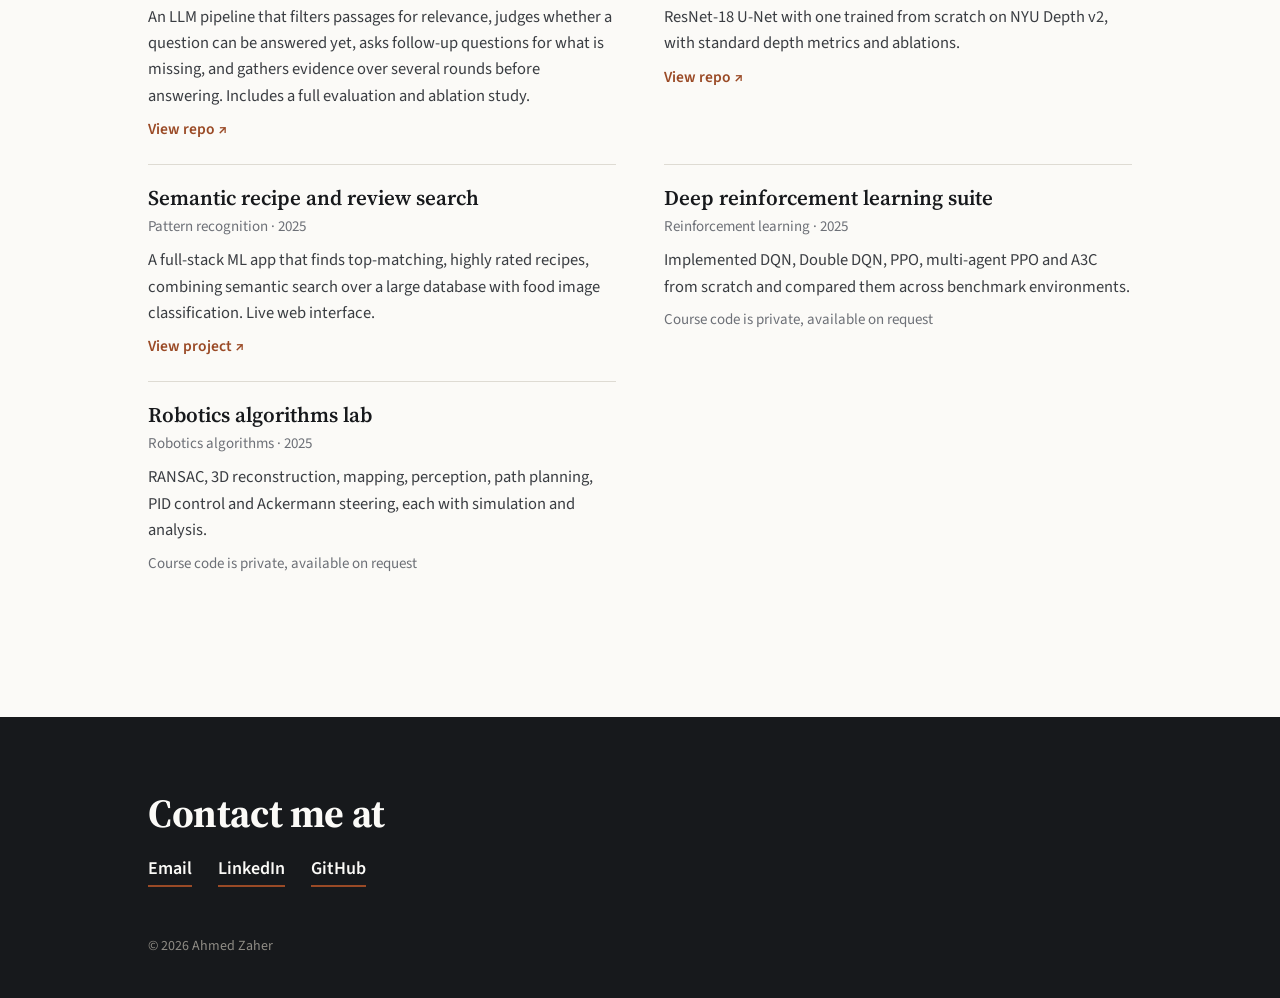
==== commit ac86c85c: "SkyTower link; remove skills section" ====
--- a/index.html
+++ b/index.html
@@ -265,7 +265,7 @@
 
     <div class="group">
       <div class="group-head"><h3>Bvglazing Systems</h3><span>2021 – 2022</span></div>
-      <div class="prow"><div class="n"><span class="star" title="Iconic building">★</span> <a href="https://www.1yongetoronto.com/" target="_blank" rel="noopener">SkyTower at Pinnacle One Yonge</a></div><div class="c">Toronto, ON</div><div class="d">Canada's tallest residential tower (106 storeys). Introduced algorithmic modeling to take the design straight to manufacturing</div></div>
+      <div class="prow"><div class="n"><span class="star" title="Iconic building">★</span> <a href="https://oneyongeskytower.com/" target="_blank" rel="noopener">SkyTower at Pinnacle One Yonge</a></div><div class="c">Toronto, ON</div><div class="d">Canada's tallest residential tower (106 storeys). Introduced algorithmic modeling to take the design straight to manufacturing</div></div>
       <div class="prow"><div class="n"><span class="star" title="Iconic building">★</span> <a href="https://1000mchicago.com/" target="_blank" rel="noopener">1000M</a></div><div class="c">Chicago, IL</div><div class="d">73-storey residential tower, South Michigan Avenue</div></div>
       <div class="prow"><div class="n">M2M Condominiums</div><div class="c">Toronto, ON</div><div class="d">Multi-tower residential community on Yonge Street</div></div>
       <div class="prow"><div class="n">Avenue Bellevue</div><div class="c">Bellevue, WA</div><div class="d">Two-tower luxury residential and hotel development</div></div>
@@ -357,18 +357,7 @@
   </div>
 </section>
 
-<section id="skills">
-  <div class="wrap">
-    <h2>Skills</h2>
-    <dl class="skills">
-      <dt>Project delivery</dt><dd>PMP, scheduling, budgeting, risk tracking, change control, vendor management, executive reporting</dd>
-      <dt>Construction</dt><dd>Design coordination, submittals and RFIs, BOMs and long-lead procurement, estimates for bids and change orders, site installation</dd>
-      <dt>Operations</dt><dd>Supply chain, production planning, ERP rollout (SAP, Epicor), SOPs and training</dd>
-      <dt>AI and robotics</dt><dd>Python, PyTorch, LLMs, computer vision, reinforcement learning, ROS 2, Nav2, SLAM, LiDAR</dd>
-      <dt>Tools</dt><dd>Linux, AWS, MS Project, Smartsheet, Jira</dd>
-    </dl>
-  </div>
-</section>
+
 
 </main>
 
